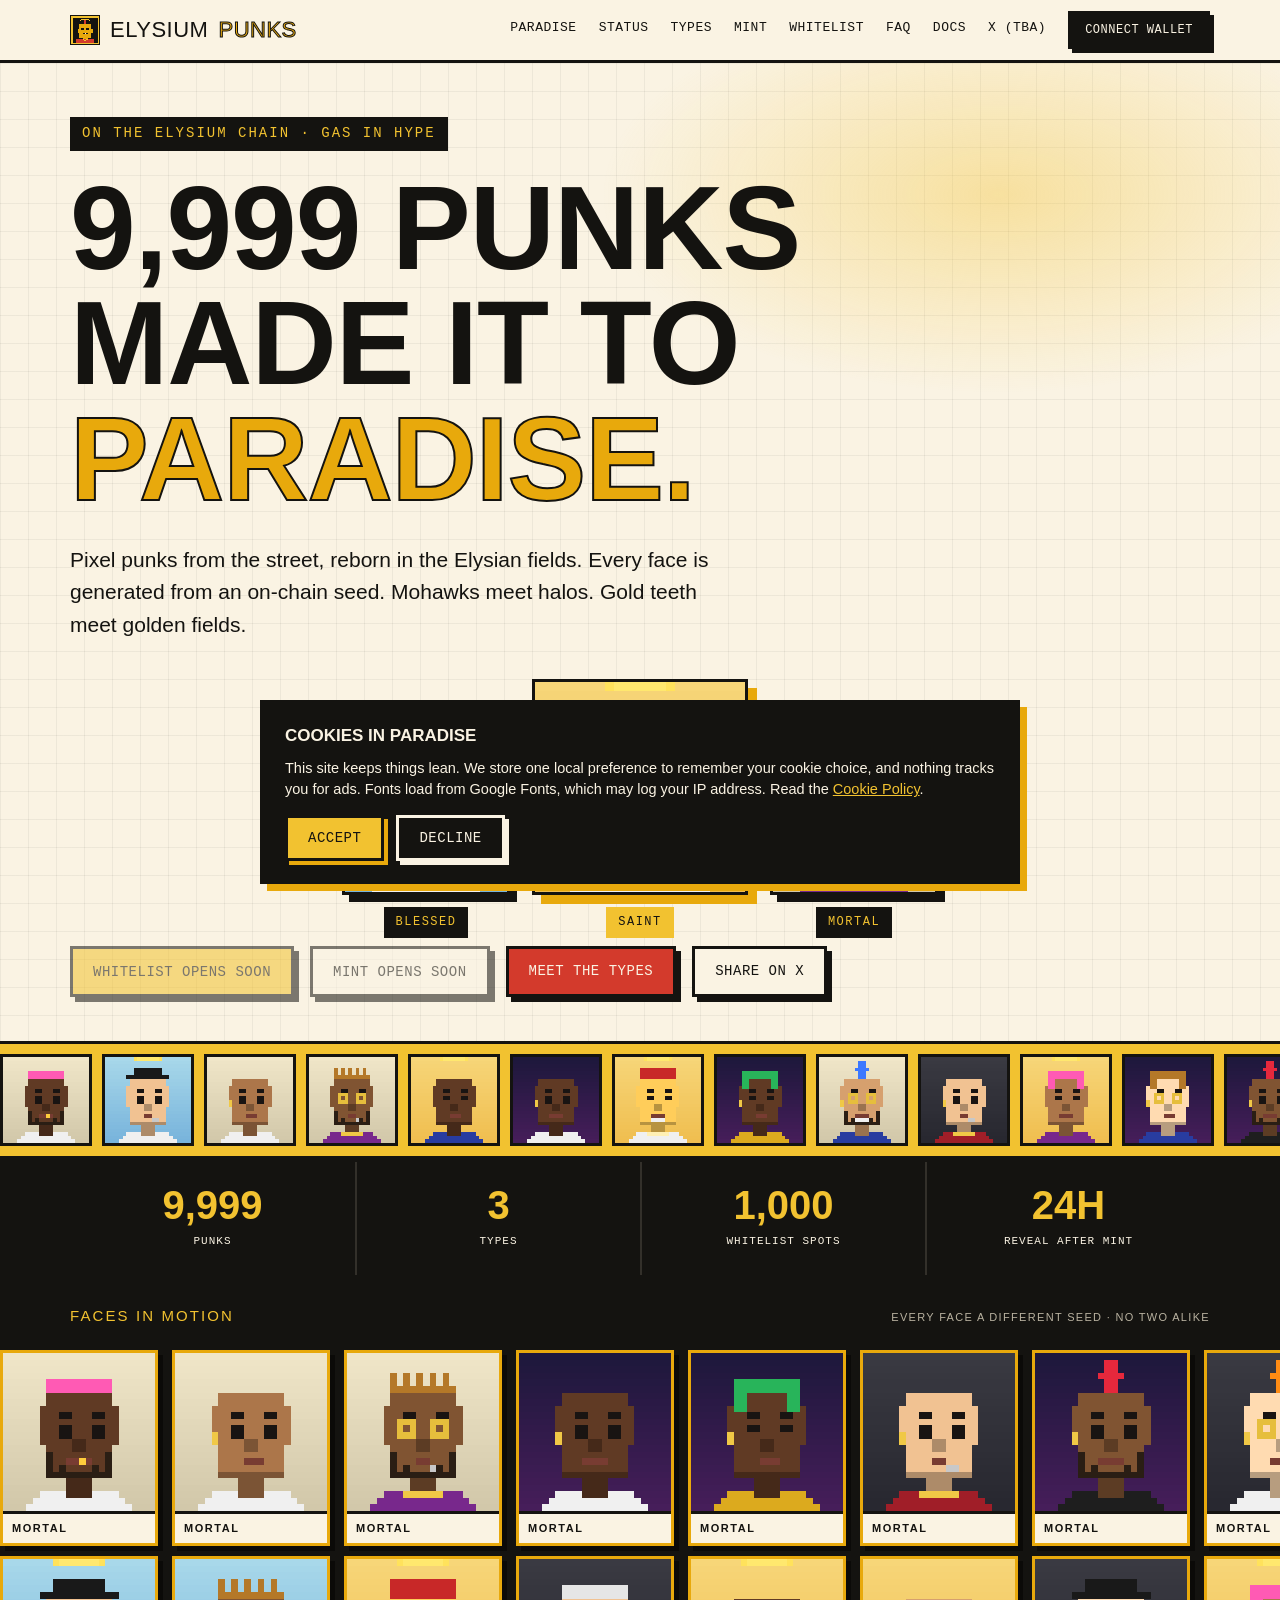
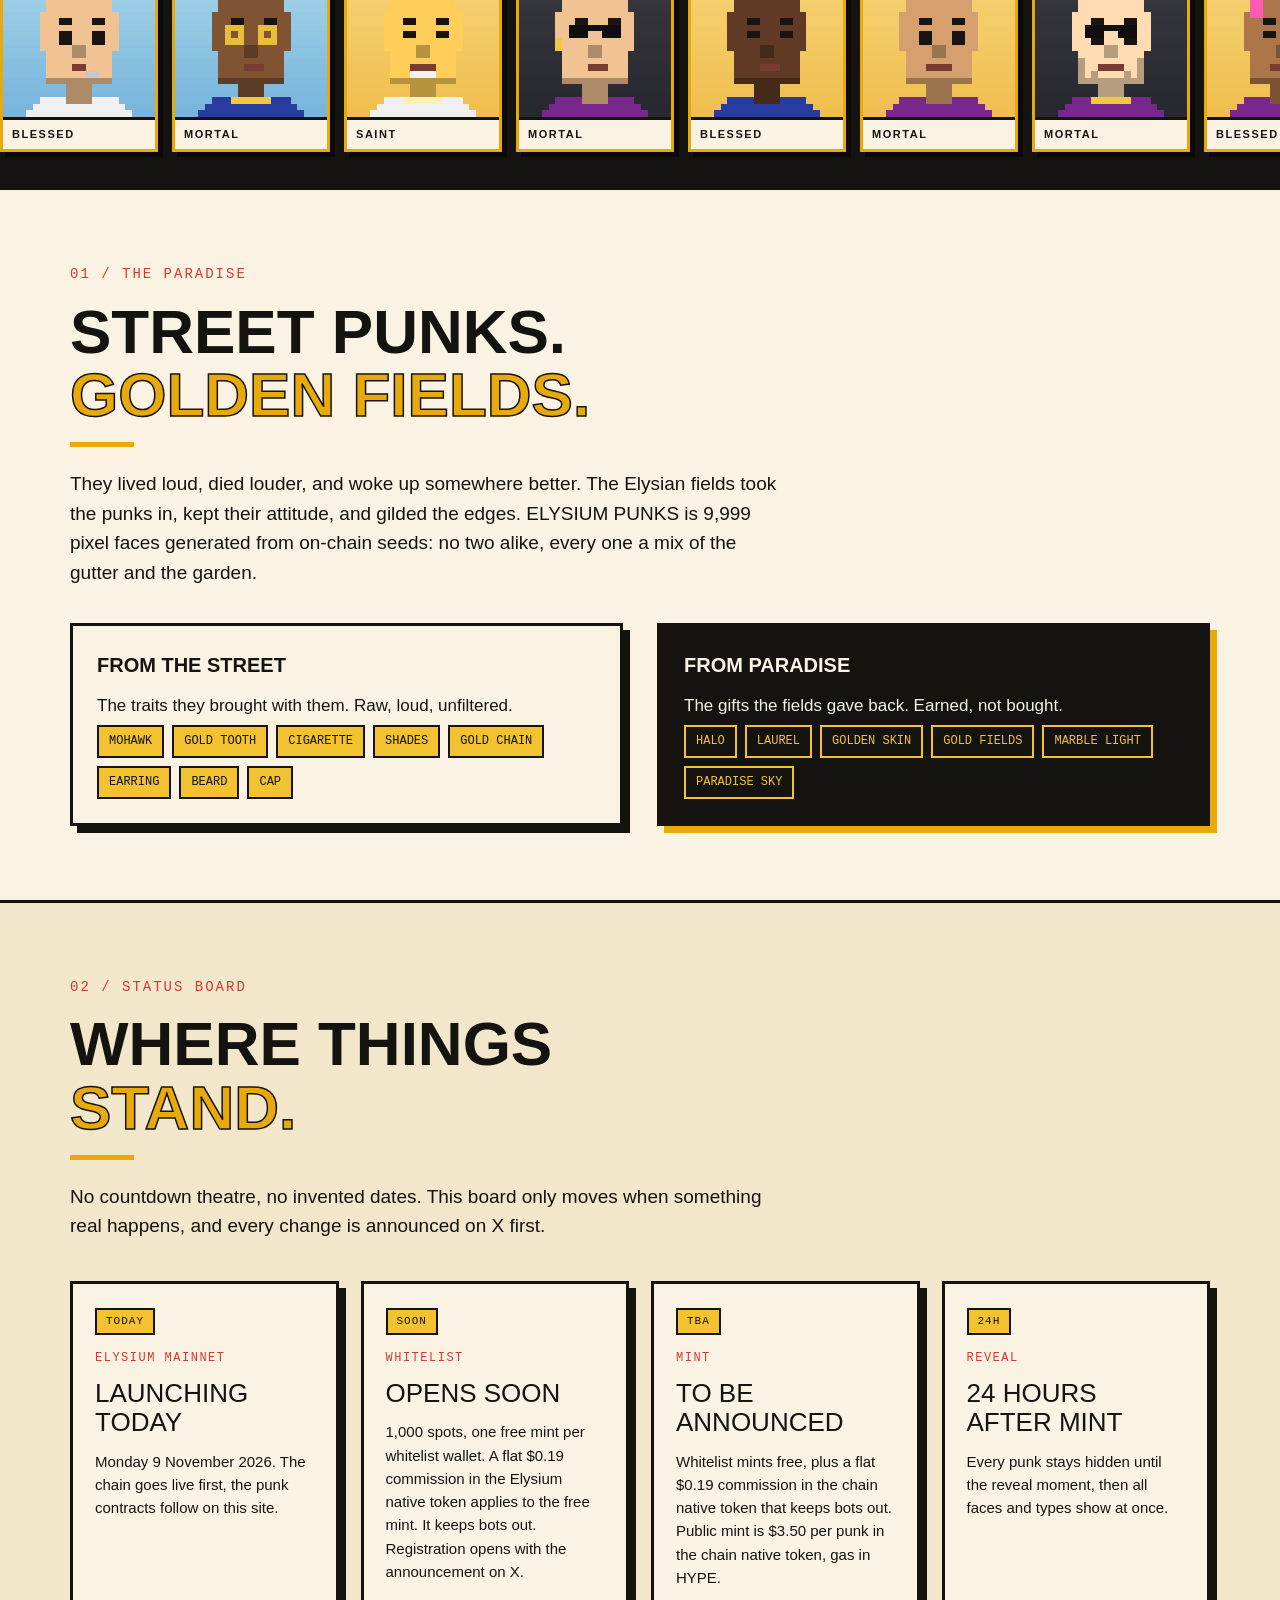
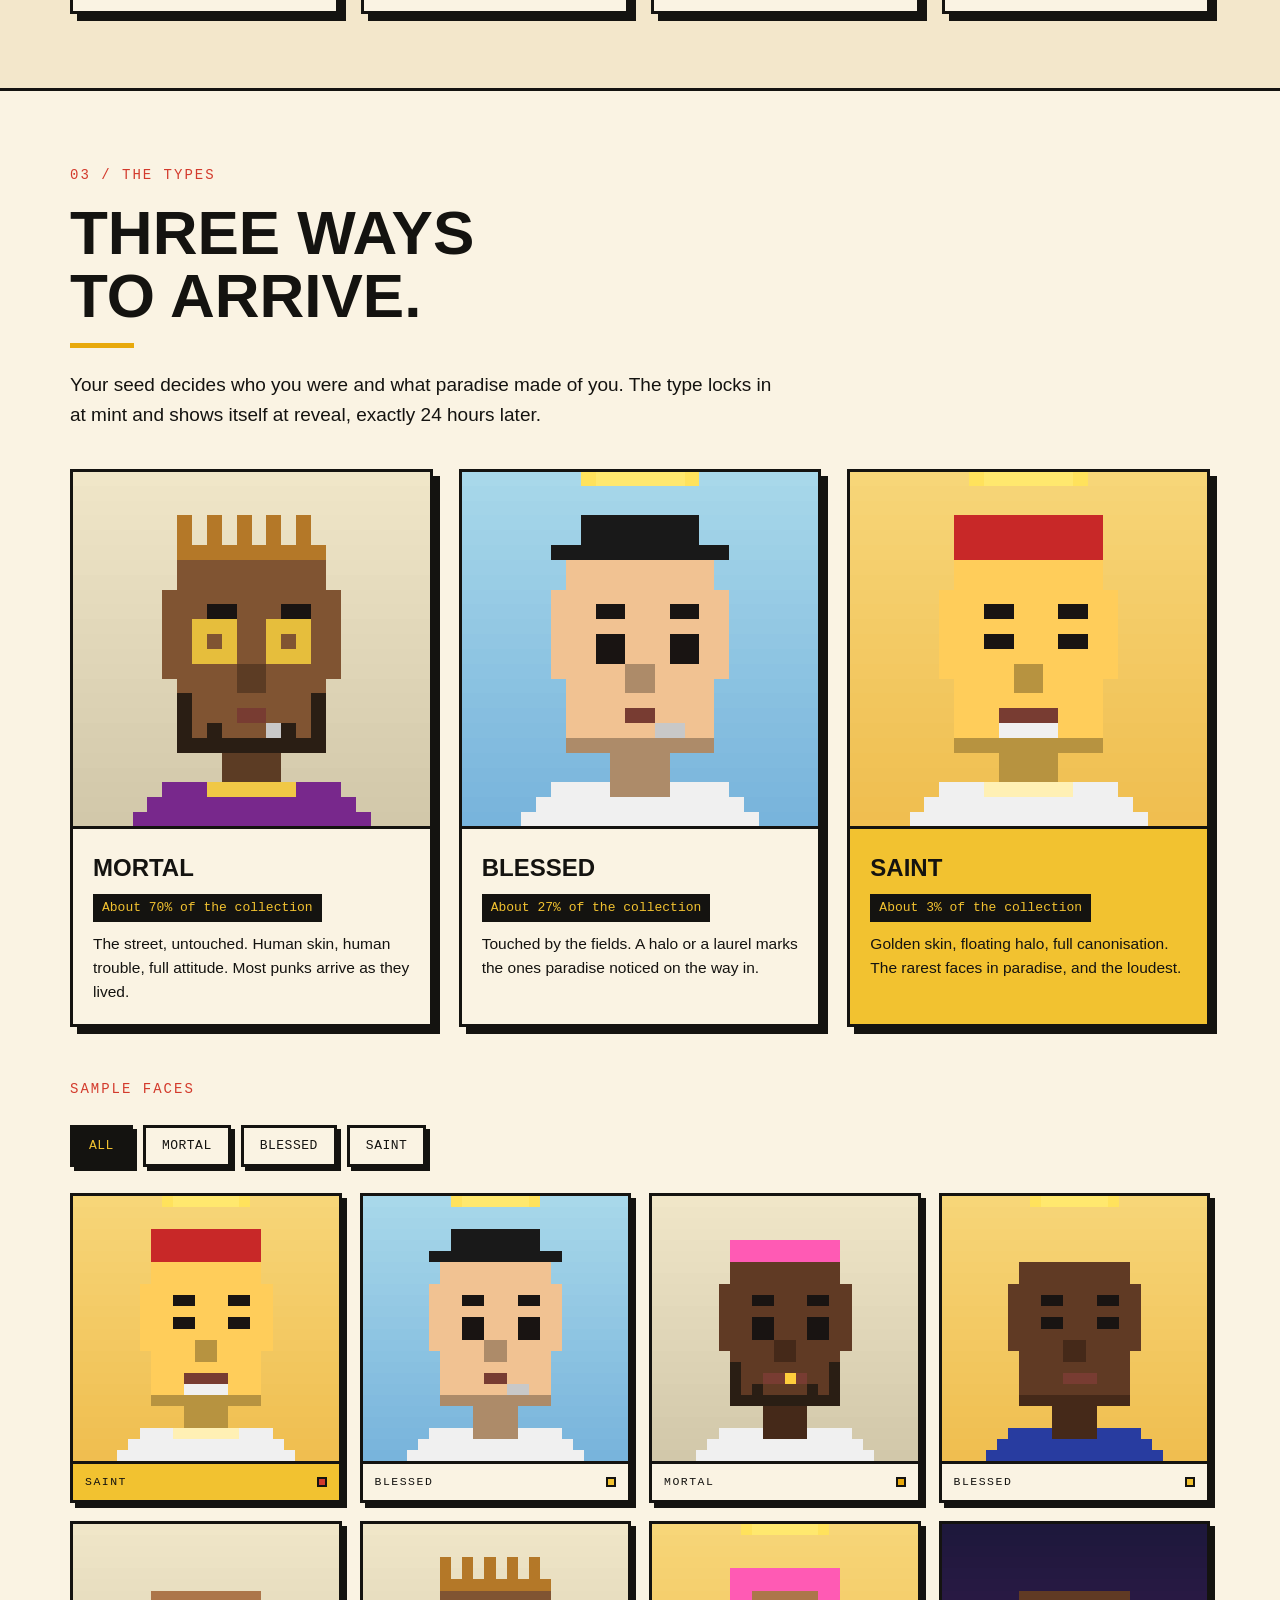
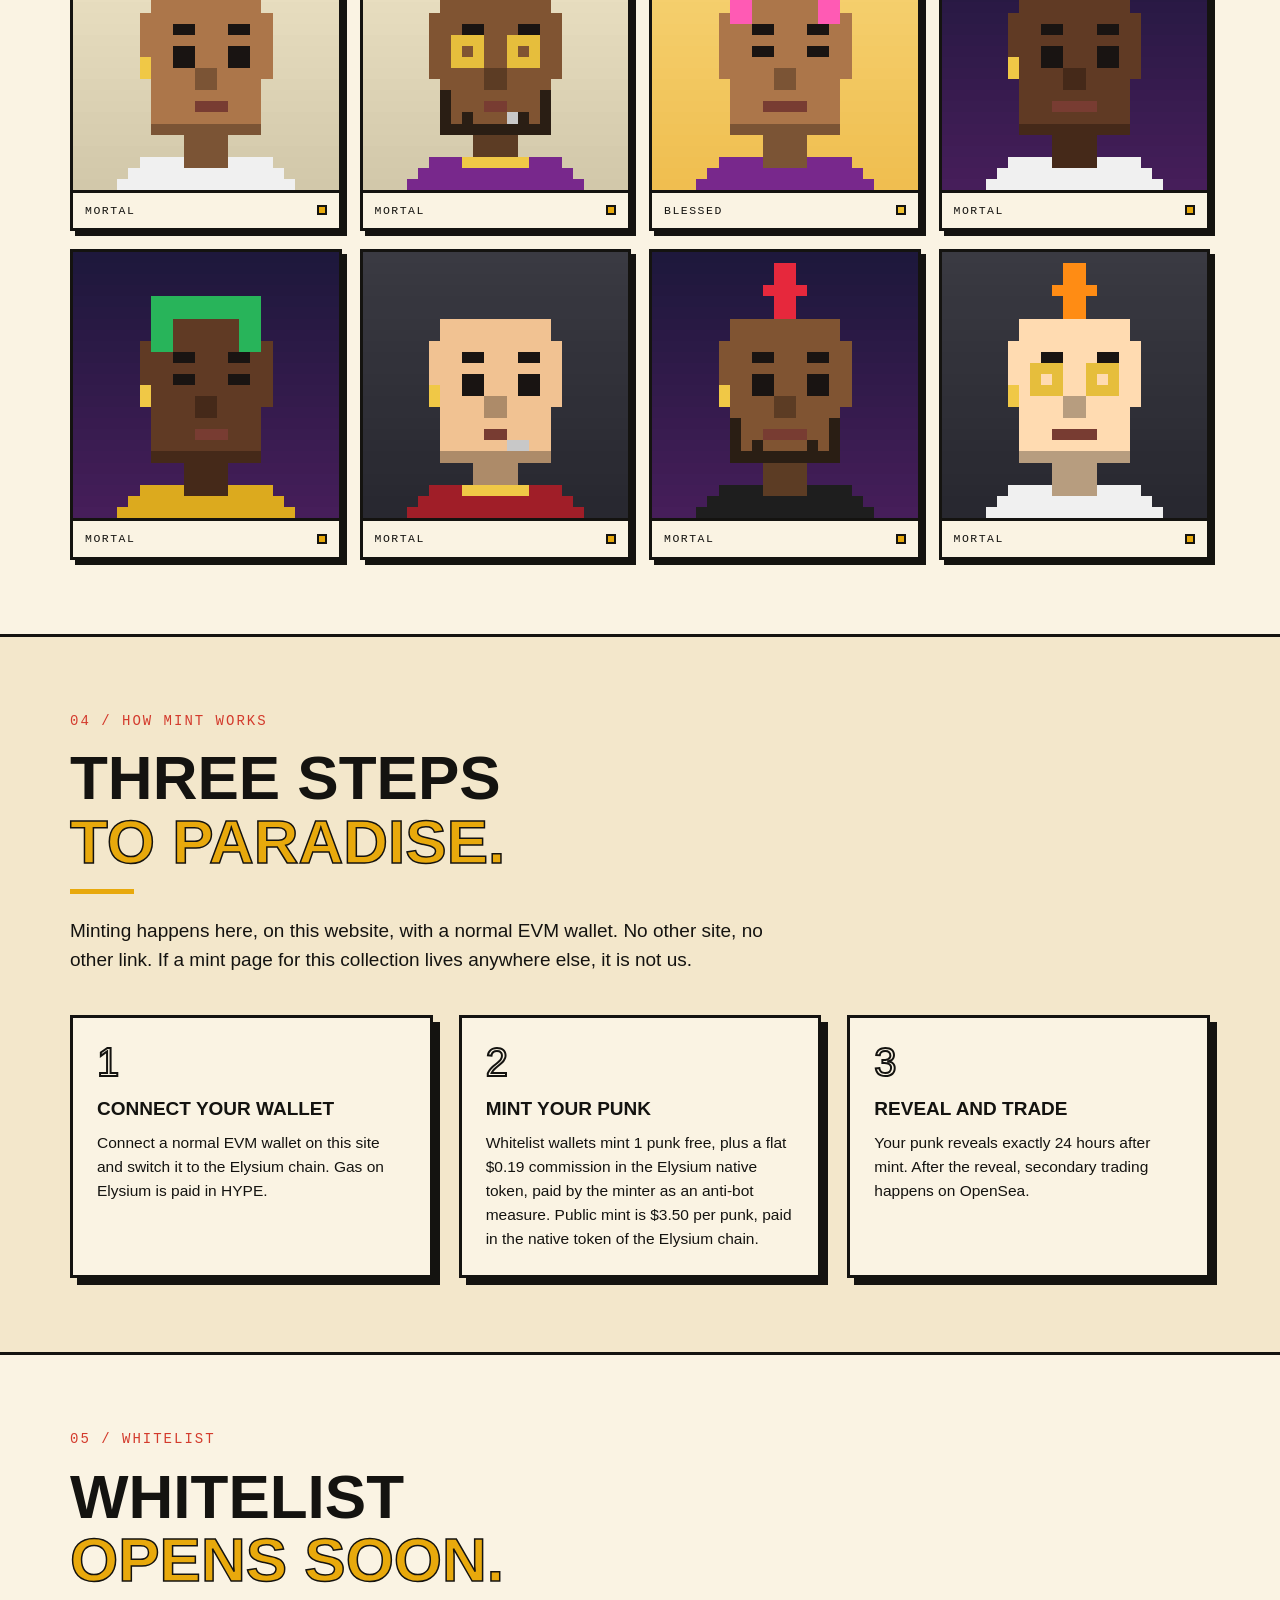
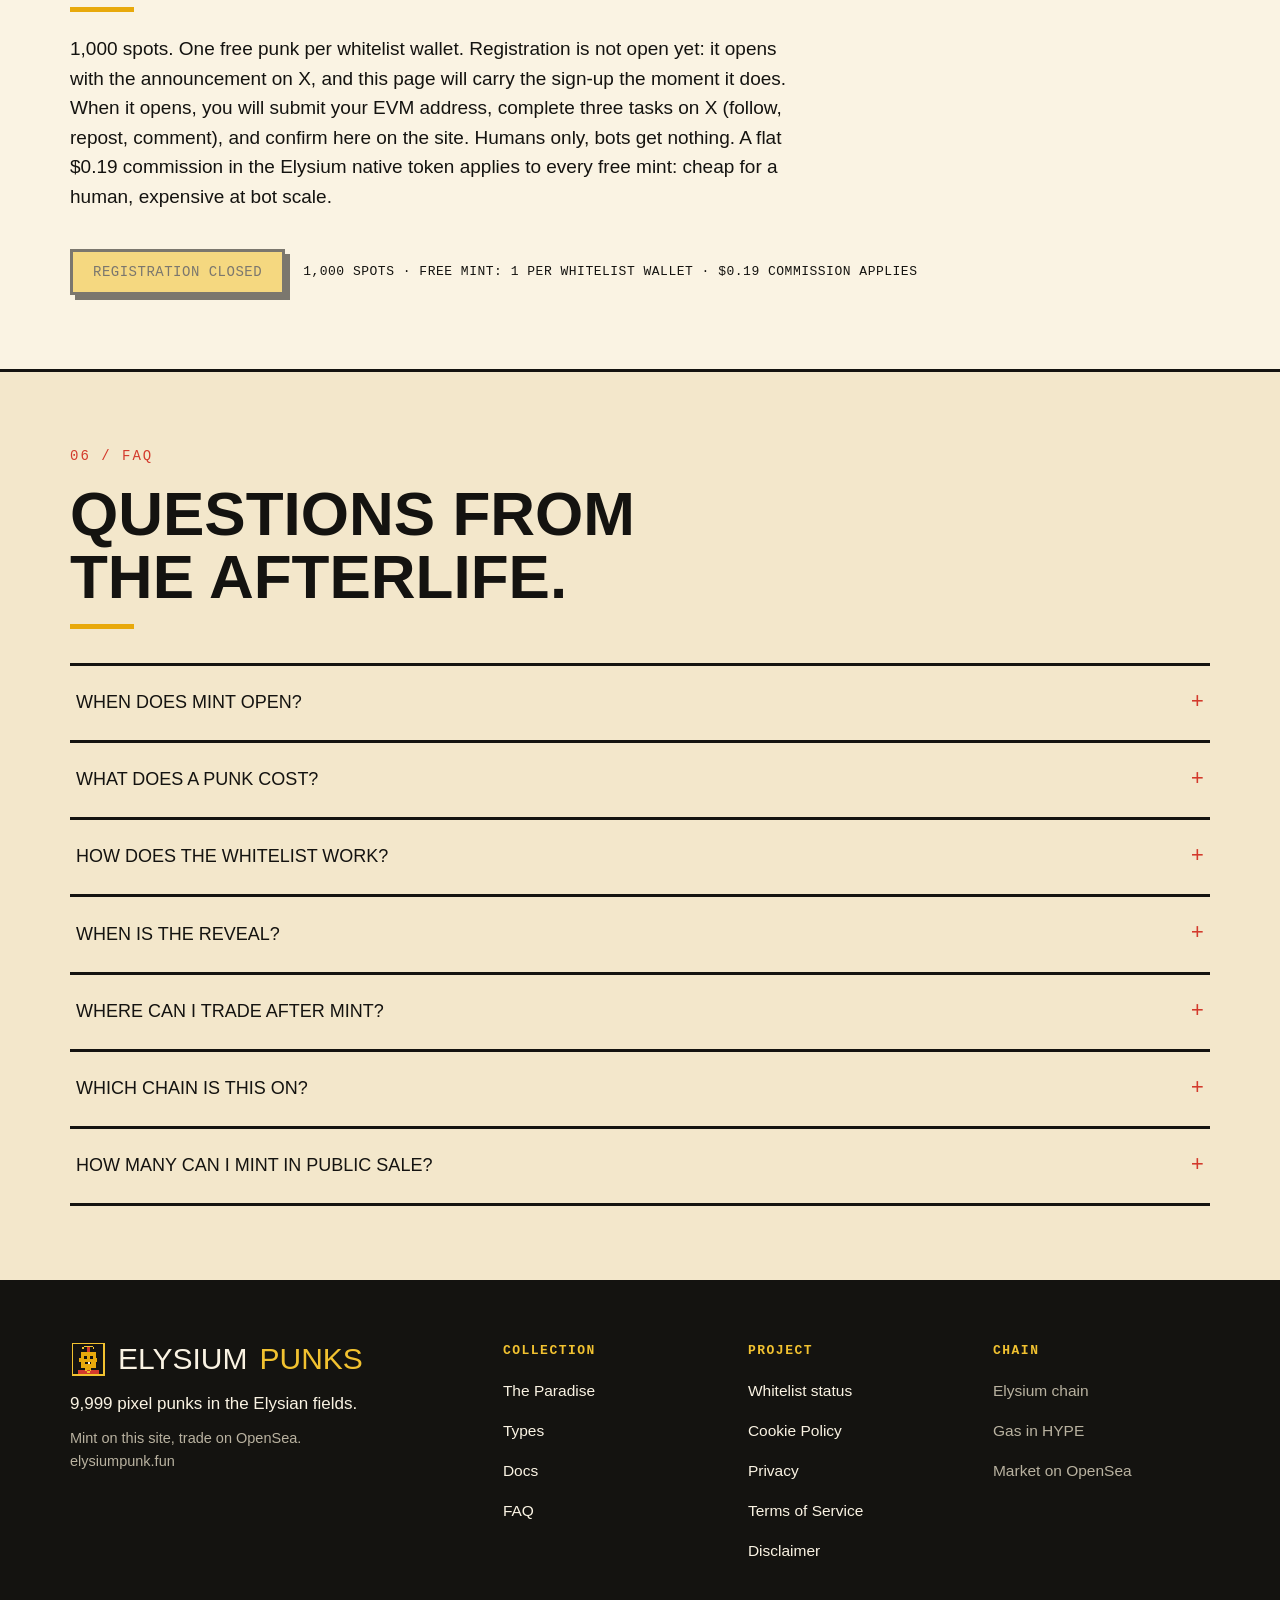
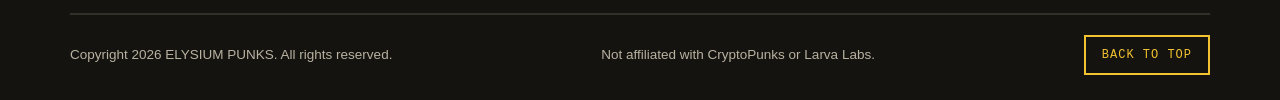
==== index.html @ f562dbe3 "Legal pages (Terms, Disclaimer) in footer; living hero background and swaying faces" ====
<!DOCTYPE html>
<html lang="en">
<head>
<meta charset="UTF-8">
<meta name="viewport" content="width=device-width, initial-scale=1.0">
<meta http-equiv="Content-Security-Policy" content="default-src 'self'; script-src 'self'; style-src 'self' https://fonts.googleapis.com 'unsafe-inline'; font-src 'self' https://fonts.gstatic.com; img-src 'self'; connect-src 'none'; base-uri 'self'; form-action 'self'; object-src 'none'">
<meta name="referrer" content="strict-origin-when-cross-origin">
<title>ELYSIUM PUNKS: 9,999 Punks Made It To Paradise</title>
<meta name="description" content="ELYSIUM PUNKS is a 9,999 piece pixel punk collection on the Elysium chain. Street punks who reached the Elysian fields. Whitelist opens soon, public mint $3.50, reveal in 24 hours.">
<meta property="og:type" content="website">
<meta property="og:site_name" content="ELYSIUM PUNKS">
<meta property="og:title" content="ELYSIUM PUNKS: 9,999 Punks Made It To Paradise">
<meta property="og:description" content="Pixel punks from the street, reborn in the Elysian fields. 9,999 faces on the Elysium chain. Whitelist opens soon, public mint $3.50, reveal in 24 hours.">
<meta property="og:url" content="https://elysiumpunk.fun/">
<meta property="og:image" content="https://elysiumpunk.fun/img/og.png">
<meta name="twitter:card" content="summary_large_image">
<meta name="twitter:title" content="ELYSIUM PUNKS: 9,999 Punks Made It To Paradise">
<meta name="twitter:description" content="Pixel punks from the street, reborn in the Elysian fields. 9,999 faces on the Elysium chain. Whitelist opens soon, public mint $3.50, reveal in 24 hours.">
<meta name="twitter:image" content="https://elysiumpunk.fun/img/og.png">
<link rel="preconnect" href="https://fonts.googleapis.com">
<link rel="preconnect" href="https://fonts.gstatic.com" crossorigin>
<link href="https://fonts.googleapis.com/css2?family=Archivo+Black&family=Silkscreen:wght@400;700&family=Space+Grotesk:wght@400;500;700&display=swap" rel="stylesheet">
<link rel="stylesheet" href="style.css?v=5">
<link rel="icon" type="image/png" sizes="128x128" href="img/logo.png">
<link rel="icon" type="image/svg+xml" href="img/logo.svg">
</head>
<body>

<header>
  <div class="header-in">
    <a class="logo" href="index.html"><img class="logo-mark" src="img/logo.svg" alt="" width="30" height="30">ELYSIUM <em>PUNKS</em></a>
    <nav class="mainnav" aria-label="Main">
      <a href="#paradise">Paradise</a>
      <a href="#status">Status</a>
      <a href="#types">Types</a>
      <a href="#how">Mint</a>
      <a href="#whitelist">Whitelist</a>
      <a href="#faq">FAQ</a>
      <a href="docs.html">Docs</a>
      <a href="https://x.com/" target="_blank" rel="noopener noreferrer">X (TBA)</a>
    </nav>
    <button class="btn small ink head-act" id="connectBtn" type="button">Connect Wallet</button>
  </div>
  <div class="scroll-progress" id="scrollProgress" aria-hidden="true"></div>
</header>

<div class="hero">
  <div class="hero-pixels" aria-hidden="true"><i></i><i></i><i></i><i></i><i></i><i></i><i></i><i></i><i></i><i></i><i></i><i></i></div>
  <div class="wrap">
    <span class="kicker hi" style="--d:0ms">On the Elysium chain · Gas in HYPE</span>
    <h1><span class="h-line hi" style="--d:90ms">9,999 punks</span><span class="h-line hi" style="--d:180ms">made it to</span><span class="h-line hi" style="--d:270ms"><span class="gold">paradise.</span></span></h1>
    <p class="sub hi" style="--d:390ms">Pixel punks from the street, reborn in the Elysian fields. Every face is generated from an on-chain seed. Mohawks meet halos. Gold teeth meet golden fields.</p>
    <div class="hero-trio">
      <figure class="hero-face d1 hi" style="--d:500ms">
        <img src="img/punk-700-blessed.png" alt="Blessed punk sample face">
        <figcaption><span class="tchip">Blessed</span></figcaption>
      </figure>
      <figure class="hero-face center d2 hi" style="--d:580ms">
        <img src="img/punk-970-saint.png" alt="Saint punk sample face">
        <figcaption><span class="tchip">Saint</span></figcaption>
      </figure>
      <figure class="hero-face d3 hi" style="--d:660ms">
        <img src="img/punk-3-mortal.png" alt="Mortal punk sample face">
        <figcaption><span class="tchip">Mortal</span></figcaption>
      </figure>
    </div>
    <div class="hero-cta hi" style="--d:780ms">
      <button class="btn gold" type="button" disabled>Whitelist opens soon</button>
      <button class="btn" id="mintBtn" type="button" disabled>Mint opens soon</button>
      <a class="btn red" href="#types">Meet the types</a>
      <a class="btn" href="https://twitter.com/intent/tweet?text=ELYSIUM%20PUNKS%3A%209%2C999%20pixel%20punks%20made%20it%20to%20paradise.%20Whitelist%20opens%20soon%2C%20mint%20on%20the%20Elysium%20chain.&amp;url=https%3A%2F%2Felysiumpunk.fun" target="_blank" rel="noopener noreferrer">Share on X</a>
    </div>
  </div>
  <div class="marquee" aria-hidden="true">
    <div class="marquee-track" id="marqueeTrack"></div>
  </div>
</div>

<div class="stats">
  <div class="stats-in">
    <div class="stat"><b data-count="9999">9,999</b><span>Punks</span></div>
    <div class="stat"><b>3</b><span>Types</span></div>
    <div class="stat"><b data-count="1000">1,000</b><span>Whitelist spots</span></div>
    <div class="stat"><b>24H</b><span>Reveal after mint</span></div>
  </div>
</div>

<section class="parade" aria-label="Faces in motion">
  <div class="parade-head"><span class="ph-l">Faces in motion</span><span class="ph-r">Every face a different seed · No two alike</span></div>
  <div class="prow"><div class="ptrack"><figure class="ptile"><img src="img/punk-1-mortal.png" alt="" loading="lazy"><figcaption>Mortal</figcaption></figure><figure class="ptile"><img src="img/punk-2-mortal.png" alt="" loading="lazy"><figcaption>Mortal</figcaption></figure><figure class="ptile"><img src="img/punk-3-mortal.png" alt="" loading="lazy"><figcaption>Mortal</figcaption></figure><figure class="ptile"><img src="img/punk-4-mortal.png" alt="" loading="lazy"><figcaption>Mortal</figcaption></figure><figure class="ptile"><img src="img/punk-5-mortal.png" alt="" loading="lazy"><figcaption>Mortal</figcaption></figure><figure class="ptile"><img src="img/punk-6-mortal.png" alt="" loading="lazy"><figcaption>Mortal</figcaption></figure><figure class="ptile"><img src="img/punk-7-mortal.png" alt="" loading="lazy"><figcaption>Mortal</figcaption></figure><figure class="ptile"><img src="img/punk-8-mortal.png" alt="" loading="lazy"><figcaption>Mortal</figcaption></figure><figure class="ptile"><img src="img/punk-11-mortal.png" alt="" loading="lazy"><figcaption>Mortal</figcaption></figure><figure class="ptile"><img src="img/punk-12-mortal.png" alt="" loading="lazy"><figcaption>Mortal</figcaption></figure><figure class="ptile" aria-hidden="true"><img src="img/punk-1-mortal.png" alt="" loading="lazy"><figcaption>Mortal</figcaption></figure><figure class="ptile" aria-hidden="true"><img src="img/punk-2-mortal.png" alt="" loading="lazy"><figcaption>Mortal</figcaption></figure><figure class="ptile" aria-hidden="true"><img src="img/punk-3-mortal.png" alt="" loading="lazy"><figcaption>Mortal</figcaption></figure><figure class="ptile" aria-hidden="true"><img src="img/punk-4-mortal.png" alt="" loading="lazy"><figcaption>Mortal</figcaption></figure><figure class="ptile" aria-hidden="true"><img src="img/punk-5-mortal.png" alt="" loading="lazy"><figcaption>Mortal</figcaption></figure><figure class="ptile" aria-hidden="true"><img src="img/punk-6-mortal.png" alt="" loading="lazy"><figcaption>Mortal</figcaption></figure><figure class="ptile" aria-hidden="true"><img src="img/punk-7-mortal.png" alt="" loading="lazy"><figcaption>Mortal</figcaption></figure><figure class="ptile" aria-hidden="true"><img src="img/punk-8-mortal.png" alt="" loading="lazy"><figcaption>Mortal</figcaption></figure><figure class="ptile" aria-hidden="true"><img src="img/punk-11-mortal.png" alt="" loading="lazy"><figcaption>Mortal</figcaption></figure><figure class="ptile" aria-hidden="true"><img src="img/punk-12-mortal.png" alt="" loading="lazy"><figcaption>Mortal</figcaption></figure></div></div>
  <div class="prow rev"><div class="ptrack"><figure class="ptile"><img src="img/punk-700-blessed.png" alt="" loading="lazy"><figcaption>Blessed</figcaption></figure><figure class="ptile"><img src="img/punk-13-mortal.png" alt="" loading="lazy"><figcaption>Mortal</figcaption></figure><figure class="ptile"><img src="img/punk-970-saint.png" alt="" loading="lazy"><figcaption>Saint</figcaption></figure><figure class="ptile"><img src="img/punk-14-mortal.png" alt="" loading="lazy"><figcaption>Mortal</figcaption></figure><figure class="ptile"><img src="img/punk-701-blessed.png" alt="" loading="lazy"><figcaption>Blessed</figcaption></figure><figure class="ptile"><img src="img/punk-15-mortal.png" alt="" loading="lazy"><figcaption>Mortal</figcaption></figure><figure class="ptile"><img src="img/punk-16-mortal.png" alt="" loading="lazy"><figcaption>Mortal</figcaption></figure><figure class="ptile"><img src="img/punk-702-blessed.png" alt="" loading="lazy"><figcaption>Blessed</figcaption></figure><figure class="ptile"><img src="img/punk-17-mortal.png" alt="" loading="lazy"><figcaption>Mortal</figcaption></figure><figure class="ptile"><img src="img/punk-18-mortal.png" alt="" loading="lazy"><figcaption>Mortal</figcaption></figure><figure class="ptile" aria-hidden="true"><img src="img/punk-700-blessed.png" alt="" loading="lazy"><figcaption>Blessed</figcaption></figure><figure class="ptile" aria-hidden="true"><img src="img/punk-13-mortal.png" alt="" loading="lazy"><figcaption>Mortal</figcaption></figure><figure class="ptile" aria-hidden="true"><img src="img/punk-970-saint.png" alt="" loading="lazy"><figcaption>Saint</figcaption></figure><figure class="ptile" aria-hidden="true"><img src="img/punk-14-mortal.png" alt="" loading="lazy"><figcaption>Mortal</figcaption></figure><figure class="ptile" aria-hidden="true"><img src="img/punk-701-blessed.png" alt="" loading="lazy"><figcaption>Blessed</figcaption></figure><figure class="ptile" aria-hidden="true"><img src="img/punk-15-mortal.png" alt="" loading="lazy"><figcaption>Mortal</figcaption></figure><figure class="ptile" aria-hidden="true"><img src="img/punk-16-mortal.png" alt="" loading="lazy"><figcaption>Mortal</figcaption></figure><figure class="ptile" aria-hidden="true"><img src="img/punk-702-blessed.png" alt="" loading="lazy"><figcaption>Blessed</figcaption></figure><figure class="ptile" aria-hidden="true"><img src="img/punk-17-mortal.png" alt="" loading="lazy"><figcaption>Mortal</figcaption></figure><figure class="ptile" aria-hidden="true"><img src="img/punk-18-mortal.png" alt="" loading="lazy"><figcaption>Mortal</figcaption></figure></div></div>
</section>

<section class="blk" id="paradise">
  <div class="wrap">
    <p class="sec-tag">01 / The Paradise</p>
    <h2>Street punks.<br><span class="gold">Golden fields.</span></h2>
    <p class="lede">They lived loud, died louder, and woke up somewhere better. The Elysian fields took the punks in, kept their attitude, and gilded the edges. ELYSIUM PUNKS is 9,999 pixel faces generated from on-chain seeds: no two alike, every one a mix of the gutter and the garden.</p>
    <div class="cols rv">
      <div class="traitbox">
        <h3>From the street</h3>
        <p>The traits they brought with them. Raw, loud, unfiltered.</p>
        <div class="chips">
          <span class="chip">Mohawk</span>
          <span class="chip">Gold tooth</span>
          <span class="chip">Cigarette</span>
          <span class="chip">Shades</span>
          <span class="chip">Gold chain</span>
          <span class="chip">Earring</span>
          <span class="chip">Beard</span>
          <span class="chip">Cap</span>
        </div>
      </div>
      <div class="traitbox dark">
        <h3>From paradise</h3>
        <p>The gifts the fields gave back. Earned, not bought.</p>
        <div class="chips">
          <span class="chip">Halo</span>
          <span class="chip">Laurel</span>
          <span class="chip">Golden skin</span>
          <span class="chip">Gold fields</span>
          <span class="chip">Marble light</span>
          <span class="chip">Paradise sky</span>
        </div>
      </div>
    </div>
  </div>
</section>

<section class="blk alt" id="status">
  <div class="wrap">
    <p class="sec-tag">02 / Status Board</p>
    <h2>Where things<br><span class="gold">stand.</span></h2>
    <p class="lede">No countdown theatre, no invented dates. This board only moves when something real happens, and every change is announced on X first.</p>
    <div class="statusgrid rv">
      <article class="statuscard">
        <span class="status-pill">Today</span>
        <span class="s-label">Elysium mainnet</span>
        <span class="s-value">Launching today</span>
        <p>Monday 9 November 2026. The chain goes live first, the punk contracts follow on this site.</p>
      </article>
      <article class="statuscard">
        <span class="status-pill">Soon</span>
        <span class="s-label">Whitelist</span>
        <span class="s-value">Opens soon</span>
        <p>1,000 spots, one free mint per whitelist wallet. A flat $0.19 commission in the Elysium native token applies to the free mint. It keeps bots out. Registration opens with the announcement on X.</p>
      </article>
      <article class="statuscard">
        <span class="status-pill">TBA</span>
        <span class="s-label">Mint</span>
        <span class="s-value">To be announced</span>
        <p>Whitelist mints free, plus a flat $0.19 commission in the chain native token that keeps bots out. Public mint is $3.50 per punk in the chain native token, gas in HYPE.</p>
      </article>
      <article class="statuscard">
        <span class="status-pill">24H</span>
        <span class="s-label">Reveal</span>
        <span class="s-value">24 hours after mint</span>
        <p>Every punk stays hidden until the reveal moment, then all faces and types show at once.</p>
      </article>
    </div>
  </div>
</section>

<section class="blk" id="types">
  <div class="wrap">
    <p class="sec-tag">03 / The Types</p>
    <h2>Three ways<br>to arrive.</h2>
    <p class="lede">Your seed decides who you were and what paradise made of you. The type locks in at mint and shows itself at reveal, exactly 24 hours later.</p>
    <div class="typegrid rv">
      <article class="typecard">
        <img src="img/punk-3-mortal.png" alt="Mortal punk sample face">
        <div class="tc-in">
          <h3>Mortal</h3>
          <span class="pct">About 70% of the collection</span>
          <p>The street, untouched. Human skin, human trouble, full attitude. Most punks arrive as they lived.</p>
        </div>
      </article>
      <article class="typecard">
        <img src="img/punk-700-blessed.png" alt="Blessed punk sample face">
        <div class="tc-in">
          <h3>Blessed</h3>
          <span class="pct">About 27% of the collection</span>
          <p>Touched by the fields. A halo or a laurel marks the ones paradise noticed on the way in.</p>
        </div>
      </article>
      <article class="typecard saint">
        <img src="img/punk-970-saint.png" alt="Saint punk sample face">
        <div class="tc-in">
          <h3>Saint</h3>
          <span class="pct">About 3% of the collection</span>
          <p>Golden skin, floating halo, full canonisation. The rarest faces in paradise, and the loudest.</p>
        </div>
      </article>
    </div>

    <p class="sec-tag gal-head">Sample faces</p>
    <div class="gal-filters" role="group" aria-label="Filter sample faces">
      <button class="fchip on" type="button" data-filter="all">All</button>
      <button class="fchip" type="button" data-filter="mortal">Mortal</button>
      <button class="fchip" type="button" data-filter="blessed">Blessed</button>
      <button class="fchip" type="button" data-filter="saint">Saint</button>
    </div>
    <div class="gallery rv">
      <figure class="saint" data-type="saint" tabindex="0" role="button" aria-label="View Saint sample face"><img src="img/punk-970-saint.png" alt="Saint punk sample face" loading="lazy"><figcaption>Saint<span class="g-dot"></span></figcaption></figure>
      <figure class="blessed" data-type="blessed" tabindex="0" role="button" aria-label="View Blessed sample face"><img src="img/punk-700-blessed.png" alt="Blessed punk sample face" loading="lazy"><figcaption>Blessed<span class="g-dot"></span></figcaption></figure>
      <figure data-type="mortal" tabindex="0" role="button" aria-label="View Mortal sample face"><img src="img/punk-1-mortal.png" alt="Mortal punk sample face" loading="lazy"><figcaption>Mortal<span class="g-dot"></span></figcaption></figure>
      <figure class="blessed" data-type="blessed" tabindex="0" role="button" aria-label="View Blessed sample face"><img src="img/punk-701-blessed.png" alt="Blessed punk sample face" loading="lazy"><figcaption>Blessed<span class="g-dot"></span></figcaption></figure>
      <figure data-type="mortal" tabindex="0" role="button" aria-label="View Mortal sample face"><img src="img/punk-2-mortal.png" alt="Mortal punk sample face" loading="lazy"><figcaption>Mortal<span class="g-dot"></span></figcaption></figure>
      <figure data-type="mortal" tabindex="0" role="button" aria-label="View Mortal sample face"><img src="img/punk-3-mortal.png" alt="Mortal punk sample face" loading="lazy"><figcaption>Mortal<span class="g-dot"></span></figcaption></figure>
      <figure class="blessed" data-type="blessed" tabindex="0" role="button" aria-label="View Blessed sample face"><img src="img/punk-702-blessed.png" alt="Blessed punk sample face" loading="lazy"><figcaption>Blessed<span class="g-dot"></span></figcaption></figure>
      <figure data-type="mortal" tabindex="0" role="button" aria-label="View Mortal sample face"><img src="img/punk-4-mortal.png" alt="Mortal punk sample face" loading="lazy"><figcaption>Mortal<span class="g-dot"></span></figcaption></figure>
      <figure data-type="mortal" tabindex="0" role="button" aria-label="View Mortal sample face"><img src="img/punk-5-mortal.png" alt="Mortal punk sample face" loading="lazy"><figcaption>Mortal<span class="g-dot"></span></figcaption></figure>
      <figure data-type="mortal" tabindex="0" role="button" aria-label="View Mortal sample face"><img src="img/punk-6-mortal.png" alt="Mortal punk sample face" loading="lazy"><figcaption>Mortal<span class="g-dot"></span></figcaption></figure>
      <figure data-type="mortal" tabindex="0" role="button" aria-label="View Mortal sample face"><img src="img/punk-7-mortal.png" alt="Mortal punk sample face" loading="lazy"><figcaption>Mortal<span class="g-dot"></span></figcaption></figure>
      <figure data-type="mortal" tabindex="0" role="button" aria-label="View Mortal sample face"><img src="img/punk-8-mortal.png" alt="Mortal punk sample face" loading="lazy"><figcaption>Mortal<span class="g-dot"></span></figcaption></figure>
    </div>
  </div>
</section>

<section class="blk alt" id="how">
  <div class="wrap">
    <p class="sec-tag">04 / How Mint Works</p>
    <h2>Three steps<br><span class="gold">to paradise.</span></h2>
    <p class="lede">Minting happens here, on this website, with a normal EVM wallet. No other site, no other link. If a mint page for this collection lives anywhere else, it is not us.</p>
    <div class="steps rv">
      <div class="step">
        <div class="num">1</div>
        <h3>Connect your wallet</h3>
        <p>Connect a normal EVM wallet on this site and switch it to the Elysium chain. Gas on Elysium is paid in HYPE.</p>
      </div>
      <div class="step">
        <div class="num">2</div>
        <h3>Mint your punk</h3>
        <p>Whitelist wallets mint 1 punk free, plus a flat $0.19 commission in the Elysium native token, paid by the minter as an anti-bot measure. Public mint is $3.50 per punk, paid in the native token of the Elysium chain.</p>
      </div>
      <div class="step">
        <div class="num">3</div>
        <h3>Reveal and trade</h3>
        <p>Your punk reveals exactly 24 hours after mint. After the reveal, secondary trading happens on OpenSea.</p>
      </div>
    </div>
  </div>
</section>

<section class="blk" id="whitelist">
  <div class="wrap">
    <p class="sec-tag">05 / Whitelist</p>
    <h2>Whitelist<br><span class="gold">opens soon.</span></h2>
    <p class="lede">1,000 spots. One free punk per whitelist wallet. Registration is not open yet: it opens with the announcement on X, and this page will carry the sign-up the moment it does. When it opens, you will submit your EVM address, complete three tasks on X (follow, repost, comment), and confirm here on the site. Humans only, bots get nothing. A flat $0.19 commission in the Elysium native token applies to every free mint: cheap for a human, expensive at bot scale.</p>
    <div class="wl-cta rv">
      <button class="btn gold" type="button" disabled>Registration closed</button>
      <span class="wl-note">1,000 spots · Free mint: 1 per whitelist wallet · $0.19 commission applies</span>
    </div>
  </div>
</section>

<section class="blk alt" id="faq">
  <div class="wrap">
    <p class="sec-tag">06 / FAQ</p>
    <h2>Questions from<br>the afterlife.</h2>
    <div class="faq rv">
      <details>
        <summary>When does mint open? <span class="plus">+</span></summary>
        <p class="a">Mint opens after the Elysium mainnet launch. The exact date and time will be announced on X and on this page. The mint button stays in its "opens soon" state until contracts are live.</p>
      </details>
      <details>
        <summary>What does a punk cost? <span class="plus">+</span></summary>
        <p class="a">The punk itself is free for whitelist wallets. A flat $0.19 commission in the Elysium native token applies to the free mint, paid by the minter: cheap for a human, expensive at bot scale. Public mint is $3.50 per punk, paid in the native token of the Elysium chain. Gas on Elysium is paid in HYPE.</p>
      </details>
      <details>
        <summary>How does the whitelist work? <span class="plus">+</span></summary>
        <p class="a">Registration has not opened yet. When it opens, you will submit your EVM address, complete three tasks on X (follow, repost, comment), and confirm here on the site. There are 1,000 spots total, and the opening is announced on X first.</p>
      </details>
      <details>
        <summary>When is the reveal? <span class="plus">+</span></summary>
        <p class="a">Exactly 24 hours after mint. Every punk stays hidden until the reveal moment, then all faces and types show at once.</p>
      </details>
      <details>
        <summary>Where can I trade after mint? <span class="plus">+</span></summary>
        <p class="a">On OpenSea. The collection will be listed there for secondary trading once the reveal lands.</p>
      </details>
      <details>
        <summary>Which chain is this on? <span class="plus">+</span></summary>
        <p class="a">The Elysium chain, the Kinetiq L2 on Hyperliquid. You mint with a normal EVM wallet connected to this site, and gas is paid in HYPE.</p>
      </details>
      <details>
        <summary>How many can I mint in public sale? <span class="plus">+</span></summary>
        <p class="a">To be announced with the mint date. Whitelist is fixed at 1 free mint per wallet.</p>
      </details>
    </div>
  </div>
</section>

<footer>
  <div class="wrap">
    <div class="foot-top">
      <div class="foot-brand">
        <div class="foot-logo"><img class="logo-mark" src="img/logo.svg" alt="" width="34" height="34">ELYSIUM <em>PUNKS</em></div>
        <p class="foot-tag">9,999 pixel punks in the Elysian fields.</p>
        <p class="foot-line">Mint on this site, trade on OpenSea.<br>elysiumpunk.fun</p>
      </div>
      <nav class="foot-cols" aria-label="Footer">
        <div class="foot-col">
          <h5>Collection</h5>
          <a href="#paradise">The Paradise</a>
          <a href="#types">Types</a>
          <a href="docs.html">Docs</a>
          <a href="#faq">FAQ</a>
        </div>
        <div class="foot-col">
          <h5>Project</h5>
          <a href="whitelist.html">Whitelist status</a>
          <a href="cookies.html">Cookie Policy</a>
          <a href="privacy.html">Privacy</a>
          <a href="terms.html">Terms of Service</a>
          <a href="disclaimer.html">Disclaimer</a>
        </div>
        <div class="foot-col">
          <h5>Chain</h5>
          <span>Elysium chain</span>
          <span>Gas in HYPE</span>
          <span>Market on OpenSea</span>
        </div>
      </nav>
    </div>
    <div class="foot-bar">
      <span>Copyright 2026 ELYSIUM PUNKS. All rights reserved.</span>
      <span>Not affiliated with CryptoPunks or Larva Labs.</span>
      <button class="to-top" id="toTop" type="button">Back to top</button>
    </div>
  </div>
</footer>

<div class="lightbox" id="lightbox" hidden role="dialog" aria-modal="true" aria-labelledby="lbType">
  <div class="lb-backdrop" id="lbBackdrop"></div>
  <figure class="lb-card">
    <button class="lb-close" id="lbClose" type="button" aria-label="Close">&times;</button>
    <img id="lbImg" src="" alt="">
    <figcaption>
      <span class="lb-type" id="lbType">Mortal</span>
      <span class="lb-share" id="lbShare">About 70% of the collection</span>
      <p class="lb-desc" id="lbDesc"></p>
      <span class="lb-seed" id="lbSeed">Sample face</span>
    </figcaption>
  </figure>
</div>

<div class="cookiebar" id="cookieBar" role="dialog" aria-label="Cookie consent">
  <h4>Cookies in paradise</h4>
  <p>This site keeps things lean. We store one local preference to remember your cookie choice, and nothing tracks you for ads. Fonts load from Google Fonts, which may log your IP address. Read the <a href="cookies.html">Cookie Policy</a>.</p>
  <div class="cb-btns">
    <button class="btn gold" id="cookieAccept" type="button">Accept</button>
    <button class="btn ghost" id="cookieDecline" type="button">Decline</button>
  </div>
</div>
<script src="app.js?v=3"></script>
</body>
</html>
---- style.css ----
/* ELYSIUM PUNKS - shared styles
   Palette: cream #FAF3E3, ink #141310, paradise gold #E8A90C / #F2C230, red #D33A2C */

:root{
  --cream:#FAF3E3;
  --cream2:#F3E7CB;
  --ink:#141310;
  --gold:#E8A90C;
  --gold2:#F2C230;
  --red:#D33A2C;
  --disp:"Archivo Black","Arial Black",sans-serif;
  --pix:"Silkscreen",monospace;
  --body:"Space Grotesk","Helvetica Neue",Arial,sans-serif;
}
*{margin:0;padding:0;box-sizing:border-box}
html{scroll-behavior:smooth}
body{
  background:var(--cream);
  color:var(--ink);
  font-family:var(--body);
  font-size:17px;
  line-height:1.55;
  overflow-x:hidden;
}
img{image-rendering:pixelated;display:block}
a{color:inherit}
.wrap{max-width:1180px;margin:0 auto;padding:0 20px}

/* ---------- header ---------- */
header{
  position:sticky;top:0;z-index:50;
  background:rgba(250,243,227,.88);
  -webkit-backdrop-filter:blur(10px);backdrop-filter:blur(10px);
  border-bottom:3px solid var(--ink);
}
.scroll-progress{
  position:absolute;left:0;bottom:-3px;height:3px;width:100%;
  background:var(--gold);transform:scaleX(0);transform-origin:left;
}
.header-in{
  max-width:1180px;margin:0 auto;padding:10px 20px;
  display:flex;align-items:center;gap:8px 18px;flex-wrap:wrap;
}
.logo{
  font-family:var(--disp);
  font-size:22px;letter-spacing:.5px;line-height:1;
  text-decoration:none;display:flex;align-items:center;gap:10px;
}
.logo-mark{width:30px;height:30px;flex:none;display:block}
.foot-logo{display:flex;align-items:center;gap:12px}
.foot-logo .logo-mark{width:36px;height:36px}
.logo em{font-style:normal;color:var(--gold);-webkit-text-stroke:1px var(--ink)}
nav.mainnav{display:flex;gap:6px 14px;margin-left:auto;flex-wrap:wrap;align-items:center}
nav.mainnav a{
  font-family:var(--pix);font-size:13px;text-decoration:none;
  text-transform:uppercase;letter-spacing:.5px;padding:4px 4px;
  min-height:40px;display:flex;align-items:center;
  border-bottom:3px solid transparent;
}
nav.mainnav a:hover{border-bottom-color:var(--red)}
.btn{
  display:inline-block;font-family:var(--pix);font-size:14px;
  text-transform:uppercase;letter-spacing:.5px;text-decoration:none;
  padding:12px 20px;border:3px solid var(--ink);cursor:pointer;
  background:var(--cream);color:var(--ink);
  box-shadow:5px 5px 0 var(--ink);
  transition:transform .12s ease, box-shadow .12s ease;
}
.btn:hover{transform:translate(2px,2px);box-shadow:3px 3px 0 var(--ink)}
.btn:active{transform:translate(5px,5px);box-shadow:0 0 0 var(--ink)}
.btn.gold{background:var(--gold2)}
.btn.red{background:var(--red);color:var(--cream)}
.btn.ink{background:var(--ink);color:var(--cream);box-shadow:5px 5px 0 var(--gold)}
.btn.ink:hover{box-shadow:3px 3px 0 var(--gold)}
.btn[disabled]{opacity:.55;cursor:not-allowed;transform:none}
.btn.small{padding:9px 14px;font-size:12px;box-shadow:4px 4px 0 var(--ink)}

/* ---------- hero ---------- */
.hero{
  padding:54px 0 0;border-bottom:3px solid var(--ink);overflow:hidden;position:relative;
  background:
    radial-gradient(640px 320px at 78% 12%,rgba(242,194,48,.38),rgba(242,194,48,0) 62%),
    linear-gradient(rgba(20,19,16,.055) 1px,transparent 1px),
    linear-gradient(90deg,rgba(20,19,16,.055) 1px,transparent 1px);
  background-size:auto,28px 28px,28px 28px;
  animation:heroDrift 18s ease-in-out infinite alternate;
}
@keyframes heroDrift{
  from{background-position:0 0,0 0,0 0}
  to{background-position:140px -50px,84px 42px,42px 84px}
}
.h-line{display:block}
.hero .kicker{
  font-family:var(--pix);font-size:14px;text-transform:uppercase;
  letter-spacing:2px;display:inline-block;background:var(--ink);color:var(--gold2);
  padding:6px 12px;margin-bottom:20px;
}
.hero h1{
  font-family:var(--disp);
  font-size:clamp(44px,10.5vw,118px);
  line-height:.98;letter-spacing:-1px;text-transform:uppercase;
}
.hero h1 .gold{color:var(--gold);-webkit-text-stroke:2px var(--ink)}
.hero h1 .outl{color:var(--cream);-webkit-text-stroke:2.5px var(--ink)}
.hero p.sub{
  max-width:640px;font-size:clamp(17px,2.4vw,21px);margin:26px 0 30px;
}
.hero-cta{display:flex;gap:16px;flex-wrap:wrap;margin-bottom:44px}

/* ---------- marquee ---------- */
.marquee{
  border-top:3px solid var(--ink);border-bottom:3px solid var(--ink);
  background:var(--gold2);overflow:hidden;padding:10px 0;
}
.marquee-track{
  display:flex;gap:10px;width:max-content;will-change:transform;
  animation:scrollx 28s linear infinite;
}
.marquee:hover .marquee-track{animation-play-state:paused}
.marquee-track img{
  width:92px;height:92px;border:3px solid var(--ink);background:var(--cream);
}
@keyframes scrollx{from{transform:translateX(0)}to{transform:translateX(-50%)}}

/* ---------- stat strip ---------- */
.stats{background:var(--ink);color:var(--cream)}
.stats-in{
  max-width:1180px;margin:0 auto;padding:0 20px;
  display:grid;grid-template-columns:repeat(4,1fr);
}
.stat{padding:22px 10px;text-align:center;border-left:2px solid #33302a}
.stat:first-child{border-left:none}
.stat b{
  display:block;font-family:var(--disp);font-size:clamp(22px,4.5vw,40px);
  color:var(--gold2);line-height:1.05;
}
.stat span{font-family:var(--pix);font-size:11px;text-transform:uppercase;letter-spacing:1px}

/* ---------- sections ---------- */
section.blk{padding:74px 0;scroll-margin-top:104px}
section.blk.alt{background:var(--cream2);border-top:3px solid var(--ink);border-bottom:3px solid var(--ink)}
.sec-tag{
  font-family:var(--pix);font-size:14px;letter-spacing:2px;text-transform:uppercase;
  color:var(--red);margin-bottom:14px;
}
h2{
  font-family:var(--disp);text-transform:uppercase;
  font-size:clamp(32px,6.5vw,62px);line-height:1.02;margin-bottom:22px;
}
h2 .gold{color:var(--gold);-webkit-text-stroke:1.5px var(--ink)}
.lede{max-width:720px;font-size:19px}
.cols{display:grid;grid-template-columns:1fr 1fr;gap:34px;margin-top:36px}
.traitbox{
  border:3px solid var(--ink);background:var(--cream);padding:24px;
  box-shadow:7px 7px 0 var(--ink);
}
.traitbox.dark{background:var(--ink);color:var(--cream);box-shadow:7px 7px 0 var(--gold)}
.traitbox h3{font-family:var(--disp);text-transform:uppercase;font-size:20px;margin-bottom:12px}
.chips{display:flex;flex-wrap:wrap;gap:8px;margin-top:6px}
.chip{
  font-family:var(--pix);font-size:12px;padding:5px 10px;
  border:2px solid var(--ink);background:var(--gold2);text-transform:uppercase;
}
.traitbox.dark .chip{border-color:var(--gold2);background:transparent;color:var(--gold2)}

/* ---------- types ---------- */
.typegrid{display:grid;grid-template-columns:repeat(3,1fr);gap:26px;margin-top:40px}
.typecard{
  border:3px solid var(--ink);background:var(--cream);
  box-shadow:7px 7px 0 var(--ink);overflow:hidden;
  transition:transform .15s ease;
}
.typecard:hover{transform:translateY(-6px) rotate(-.5deg)}
.typecard img{width:100%;aspect-ratio:1;object-fit:cover;border-bottom:3px solid var(--ink);cursor:pointer}
.typecard .tc-in{padding:20px}
.typecard h3{font-family:var(--disp);text-transform:uppercase;font-size:24px}
.typecard .pct{
  font-family:var(--pix);font-size:13px;display:inline-block;margin:8px 0 10px;
  background:var(--ink);color:var(--gold2);padding:4px 9px;
}
.typecard.saint{background:var(--gold2)}
.typecard p{font-size:15.5px}

/* ---------- whitelist steps ---------- */
.steps{display:grid;grid-template-columns:repeat(3,1fr);gap:26px;margin-top:40px}
.step{
  border:3px solid var(--ink);background:var(--cream);padding:24px;
  box-shadow:7px 7px 0 var(--ink);position:relative;
}
.step .num{
  font-family:var(--disp);font-size:40px;color:var(--cream);
  -webkit-text-stroke:2px var(--ink);line-height:1;
}
.step h3{font-family:var(--disp);text-transform:uppercase;font-size:19px;margin:12px 0 8px}
.step p{font-size:15.5px}
.wl-cta{margin-top:38px;display:flex;align-items:center;gap:18px;flex-wrap:wrap}
.wl-note{font-family:var(--pix);font-size:13px;text-transform:uppercase;letter-spacing:.5px}

/* ---------- faq ---------- */
.faq{margin-top:34px;border-top:3px solid var(--ink)}
.faq details{border-bottom:3px solid var(--ink);padding:0}
.faq summary{
  font-family:var(--disp);text-transform:uppercase;font-size:18px;
  padding:20px 6px;cursor:pointer;list-style:none;
  display:flex;justify-content:space-between;align-items:center;gap:14px;
}
.faq summary::-webkit-details-marker{display:none}
::selection{background:var(--gold2);color:var(--ink)}
a:focus-visible,button:focus-visible,summary:focus-visible{outline:3px solid var(--red);outline-offset:2px}
.faq summary .plus{font-family:var(--pix);color:var(--red);font-size:22px}
.faq details[open ] summary .plus{transform:rotate(45deg)}
.faq .a{padding:0 6px 22px;max-width:760px}

/* ---------- footer ---------- */
footer{background:var(--ink);color:var(--cream);padding:58px 0 0;margin-top:0}
.foot-top{
  display:grid;grid-template-columns:1.1fr 2fr;gap:44px;
  padding-bottom:42px;
}
.foot-logo{font-family:var(--disp);font-size:30px;text-transform:uppercase;line-height:1.1}
.foot-logo em{font-style:normal;color:var(--gold2)}
.foot-tag{font-size:17px;margin-top:14px;max-width:340px}
.foot-line{color:#b9b2a0;font-size:14.5px;margin-top:10px;line-height:1.6}
.foot-cols{display:grid;grid-template-columns:repeat(3,1fr);gap:28px}
.foot-col h5{
  font-family:var(--pix);font-size:13px;letter-spacing:1.5px;text-transform:uppercase;
  color:var(--gold2);margin-bottom:10px;
}
.foot-col a,.foot-col span{
  display:flex;align-items:center;min-height:40px;
  color:var(--cream);text-decoration:none;font-size:15.5px;padding:2px 0;
}
.foot-col a:hover{color:var(--gold2)}
.foot-col span{color:#b9b2a0}
.foot-bar{
  border-top:2px solid #33302a;padding:20px 0 26px;
  display:flex;gap:12px 22px;flex-wrap:wrap;align-items:center;justify-content:space-between;
  font-size:13.5px;color:#b9b2a0;
}
.to-top{
  font-family:var(--pix);font-size:12px;text-transform:uppercase;letter-spacing:1px;
  background:transparent;color:var(--gold2);border:2px solid var(--gold2);
  padding:10px 16px;cursor:pointer;min-height:40px;
}
.to-top:hover{background:var(--gold2);color:var(--ink)}

/* ---------- whitelist form ---------- */
.formcard{
  border:3px solid var(--ink);background:var(--cream);
  box-shadow:8px 8px 0 var(--ink);padding:30px;max-width:680px;margin-top:36px;
}
.field{margin-bottom:22px}
.field label{
  display:block;font-family:var(--pix);font-size:13px;text-transform:uppercase;
  letter-spacing:.5px;margin-bottom:8px;
}
.field input[type=text]{
  width:100%;font-family:var(--body);font-size:16px;padding:13px 14px;
  border:3px solid var(--ink);background:#fff;color:var(--ink);
}
.field input[type=text]:focus{outline:3px solid var(--gold2);outline-offset:1px}
.field .hint{font-size:13.5px;color:#5c564a;margin-top:6px}
.taskrow{
  display:flex;gap:12px;align-items:flex-start;border:3px solid var(--ink);
  padding:14px;margin-bottom:12px;background:#fff;cursor:pointer;
}
.taskrow input{width:22px;height:22px;margin-top:2px;accent-color:var(--red);flex:none}
.taskrow b{font-family:var(--disp);text-transform:uppercase;font-size:15px;display:block}
.taskrow span{font-size:14.5px}
.taskrow a{color:var(--red);font-weight:700}
.captcha-row{display:flex;gap:12px;align-items:center;flex-wrap:wrap}
.captcha-q{
  font-family:var(--pix);font-size:20px;background:var(--ink);color:var(--gold2);
  padding:10px 16px;letter-spacing:2px;
}
.captcha-row input{width:120px !important}
.hp{position:absolute;left:-9999px;top:-9999px;height:1px;width:1px;overflow:hidden}
.err{
  display:none;border:3px solid var(--red);background:#fbe9e6;color:#7c170d;
  padding:13px 16px;font-size:15px;margin-bottom:20px;font-weight:600;
}
.err.show{display:block}
.success{
  display:none;border:3px solid var(--ink);background:var(--gold2);
  box-shadow:8px 8px 0 var(--ink);padding:30px;max-width:680px;margin-top:36px;
}
.success.show{display:block}
.success h3{font-family:var(--disp);text-transform:uppercase;font-size:26px;margin-bottom:10px}
.codebox{
  font-family:var(--pix);font-size:clamp(18px,4.5vw,26px);letter-spacing:2px;
  background:var(--ink);color:var(--gold2);padding:16px;text-align:center;
  margin:18px 0;word-break:break-all;
}


/* ---------- hero trio ---------- */
.hero-trio{
  display:flex;justify-content:center;align-items:flex-end;gap:clamp(10px,3vw,22px);
  margin:38px 0 8px;position:relative;
}
.hero-trio::before{
  content:"";position:absolute;left:50%;top:46%;width:min(560px,90%);height:70%;
  transform:translate(-50%,-50%);
  background:radial-gradient(closest-side,rgba(242,194,48,.5),rgba(242,194,48,0));
  pointer-events:none;
}
.hero-face{
  position:relative;margin:0;text-align:center;
  animation:floaty 6s ease-in-out infinite;
}
.hero-face.d1{animation-duration:5s;animation-delay:0s}
.hero-face.d2{animation-duration:6s;animation-delay:1.4s}
.hero-face.d3{animation-duration:7s;animation-delay:2.6s}
.hero-face img{
  width:clamp(104px,24vw,168px);height:auto;aspect-ratio:1;object-fit:cover;
  border:3px solid var(--ink);background:var(--cream);
  box-shadow:7px 7px 0 var(--ink);
}
.hero-face.center img{
  width:clamp(128px,30vw,216px);
  border-color:var(--ink);box-shadow:9px 9px 0 var(--gold);
}
.tchip{
  display:inline-block;margin-top:12px;
  font-family:var(--pix);font-size:12px;letter-spacing:1.5px;text-transform:uppercase;
  background:var(--ink);color:var(--gold2);padding:6px 12px;
}
.hero-face.center .tchip{background:var(--gold2);color:var(--ink)}
@keyframes floaty{
  0%,100%{transform:translateY(0) rotate(-1.1deg)}
  50%{transform:translateY(-8px) rotate(1.1deg)}
}

/* ---------- status board ---------- */
.statusgrid{display:grid;grid-template-columns:repeat(4,1fr);gap:22px;margin-top:40px}
.statuscard{
  border:3px solid var(--ink);background:var(--cream);padding:22px;
  box-shadow:7px 7px 0 var(--ink);
}
.statuscard .s-label{
  font-family:var(--pix);font-size:12px;letter-spacing:1.5px;text-transform:uppercase;
  color:var(--red);display:block;margin-bottom:12px;
}
.statuscard .s-value{
  font-family:var(--disp);text-transform:uppercase;
  font-size:clamp(20px,2.4vw,26px);line-height:1.12;display:block;
}
.statuscard p{font-size:15px;margin-top:12px}
.status-pill{
  display:inline-block;font-family:var(--pix);font-size:11px;letter-spacing:1px;
  text-transform:uppercase;background:var(--gold2);border:2px solid var(--ink);
  padding:3px 9px;margin-bottom:14px;
}

/* ---------- gallery ---------- */
.gal-head{margin-top:52px}
.gallery{
  display:grid;grid-template-columns:repeat(4,1fr);gap:18px;margin-top:26px;
}
.gallery figure{
  margin:0;border:3px solid var(--ink);background:var(--cream);overflow:hidden;
  box-shadow:5px 5px 0 var(--ink);
  transition:transform .15s ease, box-shadow .15s ease;
}
.gallery figure:hover{transform:translateY(-5px);box-shadow:7px 9px 0 var(--ink)}
.gallery img{width:100%;aspect-ratio:1;object-fit:cover}
.gallery figcaption{
  font-family:var(--pix);font-size:11.5px;letter-spacing:1.5px;text-transform:uppercase;
  padding:9px 12px;border-top:3px solid var(--ink);
  display:flex;justify-content:space-between;align-items:center;gap:8px;
}
.gallery figcaption .g-dot{width:10px;height:10px;background:var(--gold);border:2px solid var(--ink);flex:none}
.gallery figure.blessed figcaption .g-dot{background:var(--gold2)}
.gallery figure.saint{background:var(--gold2)}
.gallery figure.saint figcaption .g-dot{background:var(--red)}

/* ---------- reveal on scroll ---------- */
html.anim .rv{opacity:0;transform:translateY(18px);transition:opacity .6s cubic-bezier(.22,.61,.21,1),transform .6s cubic-bezier(.22,.61,.21,1)}
html.anim .rv.vis{opacity:1;transform:none}

/* ---------- responsive ---------- */
@media (max-width:1024px){
  .statusgrid{grid-template-columns:repeat(2,1fr)}
}
@media (max-width:860px){
  .header-in{
    padding:10px 16px;gap:6px 12px;
    display:grid;grid-template-columns:1fr auto;
    grid-template-areas:"logo act" "nav nav";align-items:center;
  }
  .logo{grid-area:logo;font-size:19px}
  .logo-mark{width:26px;height:26px}
  .head-act{grid-area:act}
  nav.mainnav{
    grid-area:nav;width:100%;margin-left:0;
    flex-wrap:nowrap;overflow-x:auto;gap:4px 8px;
    scrollbar-width:none;-webkit-overflow-scrolling:touch;
  }
  nav.mainnav::-webkit-scrollbar{display:none}
  nav.mainnav a{white-space:nowrap;padding:4px 8px}
  .btn.small{padding:8px 11px}
  section.blk{padding:56px 0;scroll-margin-top:138px}
  .cols,.typegrid,.steps{grid-template-columns:1fr}
  .stats-in{grid-template-columns:repeat(2,1fr)}
  .stat{border-top:2px solid #33302a}
  .stat:nth-child(-n+2){border-top:none}
  .stat:nth-child(odd){border-left:none}
  .hero{padding-top:38px}
  .gallery{grid-template-columns:repeat(3,1fr);gap:12px}
  .foot-top{grid-template-columns:1fr;gap:34px;padding-bottom:34px}
  .foot-cols{grid-template-columns:1fr;gap:24px}
  .foot-bar{justify-content:flex-start}
  .formcard,.success{padding:22px}
}
@media (max-width:560px){
  .statusgrid{grid-template-columns:1fr}
}

/* ---------- reduced motion ---------- */
@media (prefers-reduced-motion: reduce){
  html{scroll-behavior:auto}
  .rv{opacity:1;transform:none;transition:none}
  .hero-face{animation:none}
  .marquee-track{animation:none}
  .ptrack{animation:none}
  .hero-pixels i{animation:none}
  .hero-face{animation:none}
  .gallery figure,.typecard,.btn{transition:none}
}

/* ---------- cookie bar ---------- */
.cookiebar{
  position:fixed;left:16px;right:16px;bottom:16px;z-index:90;
  max-width:760px;margin:0 auto;background:var(--ink);color:var(--cream);
  border:3px solid var(--ink);box-shadow:7px 7px 0 var(--gold);
  padding:20px 22px;display:none;
}
.cookiebar.show{display:block}
.cookiebar h4{font-family:var(--disp);text-transform:uppercase;font-size:17px;margin-bottom:8px}
.cookiebar p{font-size:14.5px;line-height:1.5}
.cookiebar p a{color:var(--gold2)}
.cookiebar .cb-btns{display:flex;gap:12px;margin-top:14px;flex-wrap:wrap}
.cookiebar .btn{box-shadow:4px 4px 0 var(--gold)}
.cookiebar .btn.ghost{background:transparent;color:var(--cream);border-color:var(--cream);box-shadow:4px 4px 0 var(--cream)}
@media (max-width:860px){.cookiebar{left:10px;right:10px;bottom:10px;padding:16px 18px}}

/* ---------- doc pages (shared) ---------- */
.doctable{width:100%;border:3px solid var(--ink);border-collapse:collapse;margin-top:26px;background:var(--cream)}
.doctable th,.doctable td{border:2px solid var(--ink);padding:12px 14px;text-align:left;font-size:15.5px;vertical-align:top}
.doctable th{font-family:var(--pix);text-transform:uppercase;font-size:13px;background:var(--ink);color:var(--gold2)}
.docsec{margin-top:44px}
.docsec p{max-width:760px;margin-top:12px}
.docsec ul{max-width:760px;margin:12px 0 0 20px}
.docsec li{margin-bottom:7px}

/* ---------- print ---------- */
@media print{
  .rv{opacity:1 !important;transform:none !important}
  .cookiebar{display:none !important}
}

/* ---------- hero entrance (JS-gated: content is visible without JS) ---------- */
html.anim .hi{opacity:0;transform:translateY(24px)}
html.anim .hi.in{
  opacity:1;transform:none;
  transition:opacity .65s cubic-bezier(.22,.61,.21,1),transform .65s cubic-bezier(.22,.61,.21,1);
  transition-delay:var(--d,0s);
}

/* ---------- section heading underline sweep ---------- */
section.blk h2::after{
  content:"";display:block;width:64px;height:5px;background:var(--gold);
  margin-top:16px;transform-origin:left center;
}
html.anim section.blk h2::after{transform:scaleX(0)}
html.anim section.blk h2.vis::after{
  transform:scaleX(1);
  transition:transform .7s cubic-bezier(.22,.61,.21,1) .15s;
}

/* ---------- stat strip entrance ---------- */
html.anim .stat{opacity:0;transform:translateY(10px)}
html.anim .stat.vis{
  opacity:1;transform:none;
  transition:opacity .55s cubic-bezier(.22,.61,.21,1),transform .55s cubic-bezier(.22,.61,.21,1);
}

/* ---------- button sheen + card motion ---------- */
.btn{position:relative;overflow:hidden}
.statuscard,.step{transition:transform .25s cubic-bezier(.22,.61,.21,1)}
.typecard:active,.statuscard:active,.step:active{transform:translateY(2px) scale(.99)}
.gallery figure{position:relative;cursor:pointer;transition:opacity .25s ease,transform .25s ease,box-shadow .25s ease}
.gallery figure.tile-out{opacity:0;transform:scale(.92)}
.gallery figure:active{transform:translateY(1px) scale(.99)}
@media (hover:hover) and (pointer:fine){
  .btn::after{
    content:"";position:absolute;top:0;left:-90%;width:45%;height:100%;
    background:linear-gradient(100deg,rgba(255,255,255,0),rgba(255,255,255,.5),rgba(255,255,255,0));
    transform:skewX(-18deg);transition:left .55s cubic-bezier(.22,.61,.21,1);
    pointer-events:none;
  }
  .btn:hover::after{left:140%}
  .btn[disabled]::after{display:none}
  .statuscard:hover,.step:hover{transform:translateY(-5px)}
  .gallery figure::after{
    content:"";position:absolute;top:0;left:-90%;width:45%;height:100%;z-index:1;
    background:linear-gradient(100deg,rgba(255,255,255,0),rgba(255,255,255,.35),rgba(255,255,255,0));
    transform:skewX(-18deg);transition:left .55s cubic-bezier(.22,.61,.21,1);
    pointer-events:none;
  }
  .gallery figure:hover::after{left:140%}
}

/* ---------- gallery filter chips ---------- */
.gal-filters{display:flex;gap:10px;flex-wrap:wrap;margin-top:24px}
.fchip{
  font-family:var(--pix);font-size:13px;text-transform:uppercase;letter-spacing:.5px;
  padding:10px 16px;min-height:42px;border:3px solid var(--ink);
  background:var(--cream);color:var(--ink);cursor:pointer;
  box-shadow:4px 4px 0 var(--ink);
  transition:transform .12s ease,box-shadow .12s ease,background .15s ease,color .15s ease;
}
.fchip:hover{transform:translate(2px,2px);box-shadow:3px 3px 0 var(--ink)}
.fchip:active{transform:translate(4px,4px);box-shadow:0 0 0 var(--ink)}
.fchip.on{background:var(--ink);color:var(--gold2)}

/* ---------- lightbox ---------- */
.lightbox{
  position:fixed;inset:0;z-index:200;padding:18px;
  display:flex;align-items:center;justify-content:center;
}
.lightbox[hidden]{display:none}
.lb-backdrop{
  position:absolute;inset:0;background:rgba(20,19,16,.74);
  -webkit-backdrop-filter:blur(4px);backdrop-filter:blur(4px);
}
.lb-card{
  position:relative;margin:0;width:min(92vw,400px);
  background:var(--cream);border:3px solid var(--ink);
  box-shadow:9px 9px 0 var(--gold);
}
html.anim .lb-card{animation:lbIn .35s cubic-bezier(.22,.61,.21,1)}
@keyframes lbIn{from{opacity:0;transform:translateY(14px) scale(.95)}to{opacity:1;transform:none}}
.lb-card img{width:100%;aspect-ratio:1;object-fit:cover;border-bottom:3px solid var(--ink)}
.lb-card figcaption{padding:18px 20px 20px}
.lb-type{font-family:var(--disp);text-transform:uppercase;font-size:24px;display:block;line-height:1.1}
.lb-share{
  display:inline-block;font-family:var(--pix);font-size:12.5px;margin:9px 0 10px;
  background:var(--ink);color:var(--gold2);padding:4px 9px;
}
.lb-desc{font-size:15.5px}
.lb-seed{
  display:inline-block;margin-top:12px;font-family:var(--pix);font-size:11px;
  letter-spacing:1.5px;text-transform:uppercase;color:var(--red);
}
.lb-seed:empty{display:none}
.lb-close{
  position:absolute;top:10px;right:10px;width:42px;height:42px;z-index:2;
  font-family:var(--pix);font-size:22px;line-height:1;cursor:pointer;
  background:var(--cream);color:var(--ink);border:3px solid var(--ink);
  box-shadow:4px 4px 0 var(--ink);
}
.lb-close:active{transform:translate(2px,2px);box-shadow:2px 2px 0 var(--ink)}

/* ---------- reduced motion: new animation layers ---------- */
@media (prefers-reduced-motion: reduce){
  .hero{animation:none}
  html.anim .hi{opacity:1;transform:none;transition:none}
  html.anim .stat{opacity:1;transform:none;transition:none}
  html.anim section.blk h2::after{transform:none;transition:none}
  html.anim .lb-card{animation:none}
  .fchip,.statuscard,.step,.gallery figure{transition:none}
}

/* Faces in motion: dual-direction parade band */
.parade{background:var(--ink);border-block:3px solid var(--ink);padding:26px 0 30px;overflow:hidden}
.parade-head{display:flex;justify-content:space-between;align-items:baseline;gap:16px;padding:0 20px 18px;max-width:1180px;margin:0 auto}
.ph-l{font-family:var(--f-disp);font-size:15px;letter-spacing:.14em;text-transform:uppercase;color:var(--gold2)}
.ph-r{font-family:var(--f-mono);font-size:11px;letter-spacing:.12em;text-transform:uppercase;color:#B9B2A0}
.prow{overflow:hidden;padding:5px 0}
.ptrack{display:flex;gap:14px;width:max-content;will-change:transform;animation:scrollx 30s linear infinite}
.prow.rev .ptrack{animation-direction:reverse;animation-duration:38s}
.parade:hover .ptrack{animation-play-state:paused}
.ptile{margin:0;width:158px;flex:none;background:var(--cream);border:3px solid var(--gold);box-shadow:5px 5px 0 rgba(0,0,0,.45)}
.ptile img{display:block;width:100%;height:158px;object-fit:cover;image-rendering:pixelated}
.ptile figcaption{font-family:var(--f-mono);font-size:11px;font-weight:700;letter-spacing:.14em;text-transform:uppercase;color:var(--ink);padding:6px 9px;border-top:3px solid var(--ink)}
@media (max-width:560px){.ptile{width:124px}.ptile img{height:124px}.ph-r{display:none}}

/* Hero floating pixels: gold dust rising through the hero */
.hero-pixels{position:absolute;inset:0;overflow:hidden;pointer-events:none;z-index:0}
.hero .wrap,.hero .marquee{position:relative;z-index:1}
.hero-pixels i{position:absolute;bottom:-14px;display:block;background:var(--gold);opacity:0;animation:pixelRise linear infinite}
.hero-pixels i:nth-child(3n){background:var(--ink)}
.hero-pixels i:nth-child(4n){background:var(--red)}
.hero-pixels i:nth-child(1){left:6%;width:8px;height:8px;animation-duration:11s;animation-delay:0s}
.hero-pixels i:nth-child(2){left:14%;width:6px;height:6px;animation-duration:14s;animation-delay:2.2s}
.hero-pixels i:nth-child(3){left:23%;width:9px;height:9px;animation-duration:12s;animation-delay:4.5s}
.hero-pixels i:nth-child(4){left:34%;width:6px;height:6px;animation-duration:15s;animation-delay:1.1s}
.hero-pixels i:nth-child(5){left:45%;width:8px;height:8px;animation-duration:10.5s;animation-delay:5.6s}
.hero-pixels i:nth-child(6){left:54%;width:7px;height:7px;animation-duration:13.5s;animation-delay:3.3s}
.hero-pixels i:nth-child(7){left:63%;width:9px;height:9px;animation-duration:11.5s;animation-delay:6.4s}
.hero-pixels i:nth-child(8){left:71%;width:6px;height:6px;animation-duration:14.5s;animation-delay:.7s}
.hero-pixels i:nth-child(9){left:79%;width:8px;height:8px;animation-duration:12.5s;animation-delay:2.9s}
.hero-pixels i:nth-child(10){left:86%;width:7px;height:7px;animation-duration:10s;animation-delay:4.1s}
.hero-pixels i:nth-child(11){left:92%;width:6px;height:6px;animation-duration:15.5s;animation-delay:5.2s}
.hero-pixels i:nth-child(12){left:40%;width:6px;height:6px;animation-duration:13s;animation-delay:7s}
@keyframes pixelRise{
  0%{transform:translate(0,0);opacity:0}
  10%{opacity:.5}
  50%{transform:translate(14px,-330px)}
  88%{opacity:.45}
  100%{transform:translate(-8px,-640px);opacity:0}
}
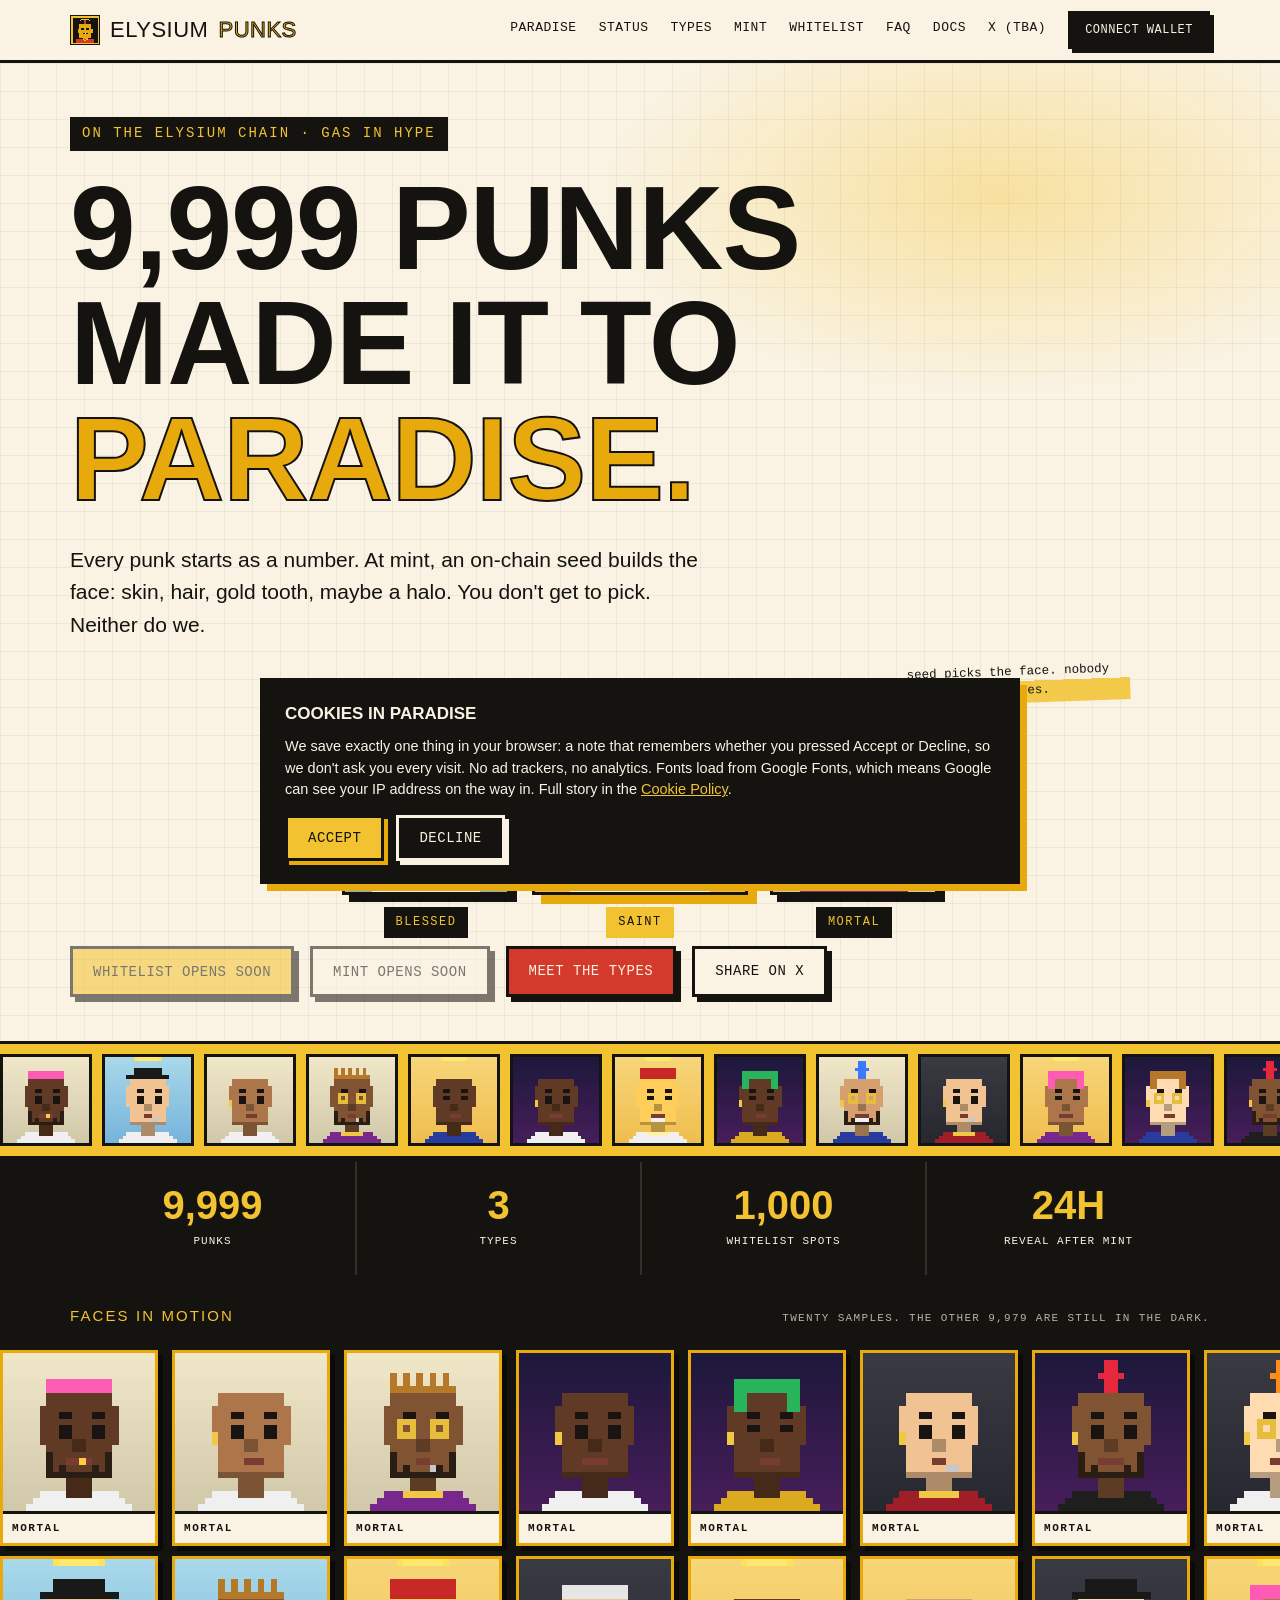
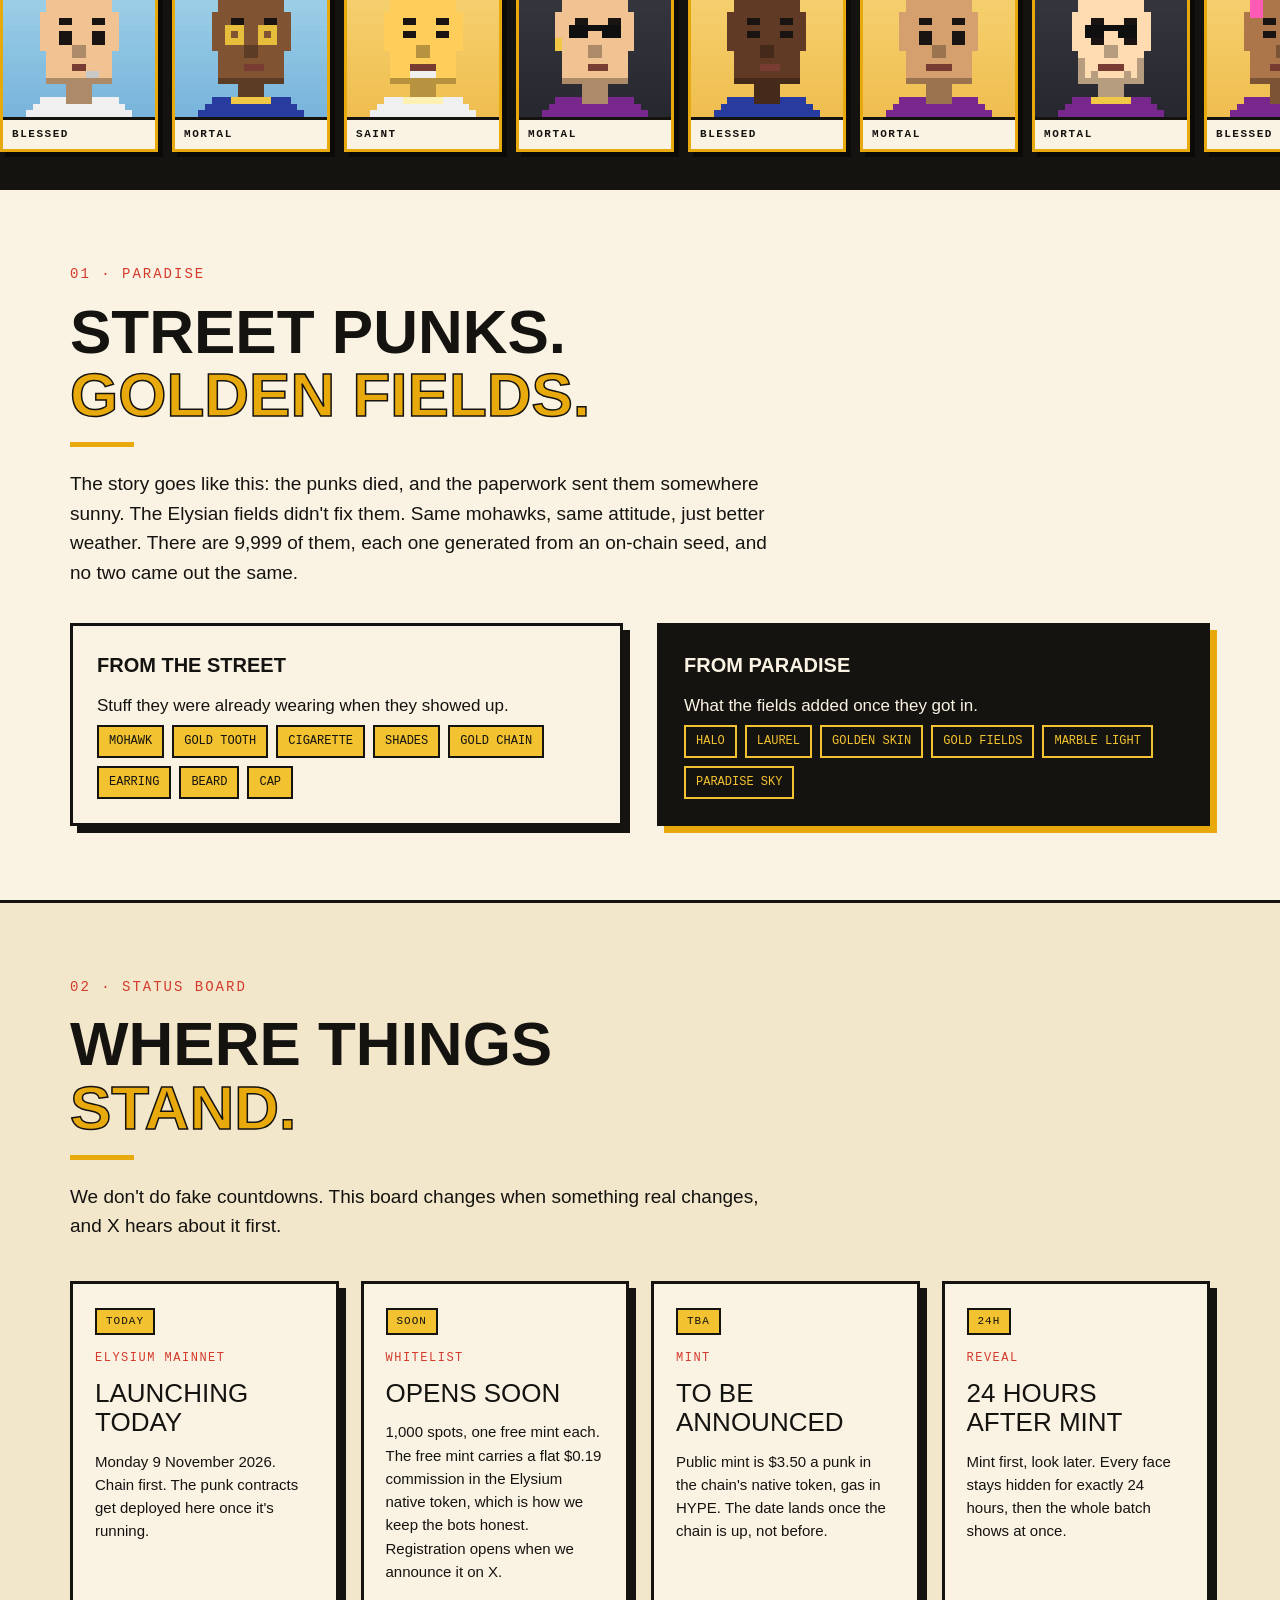
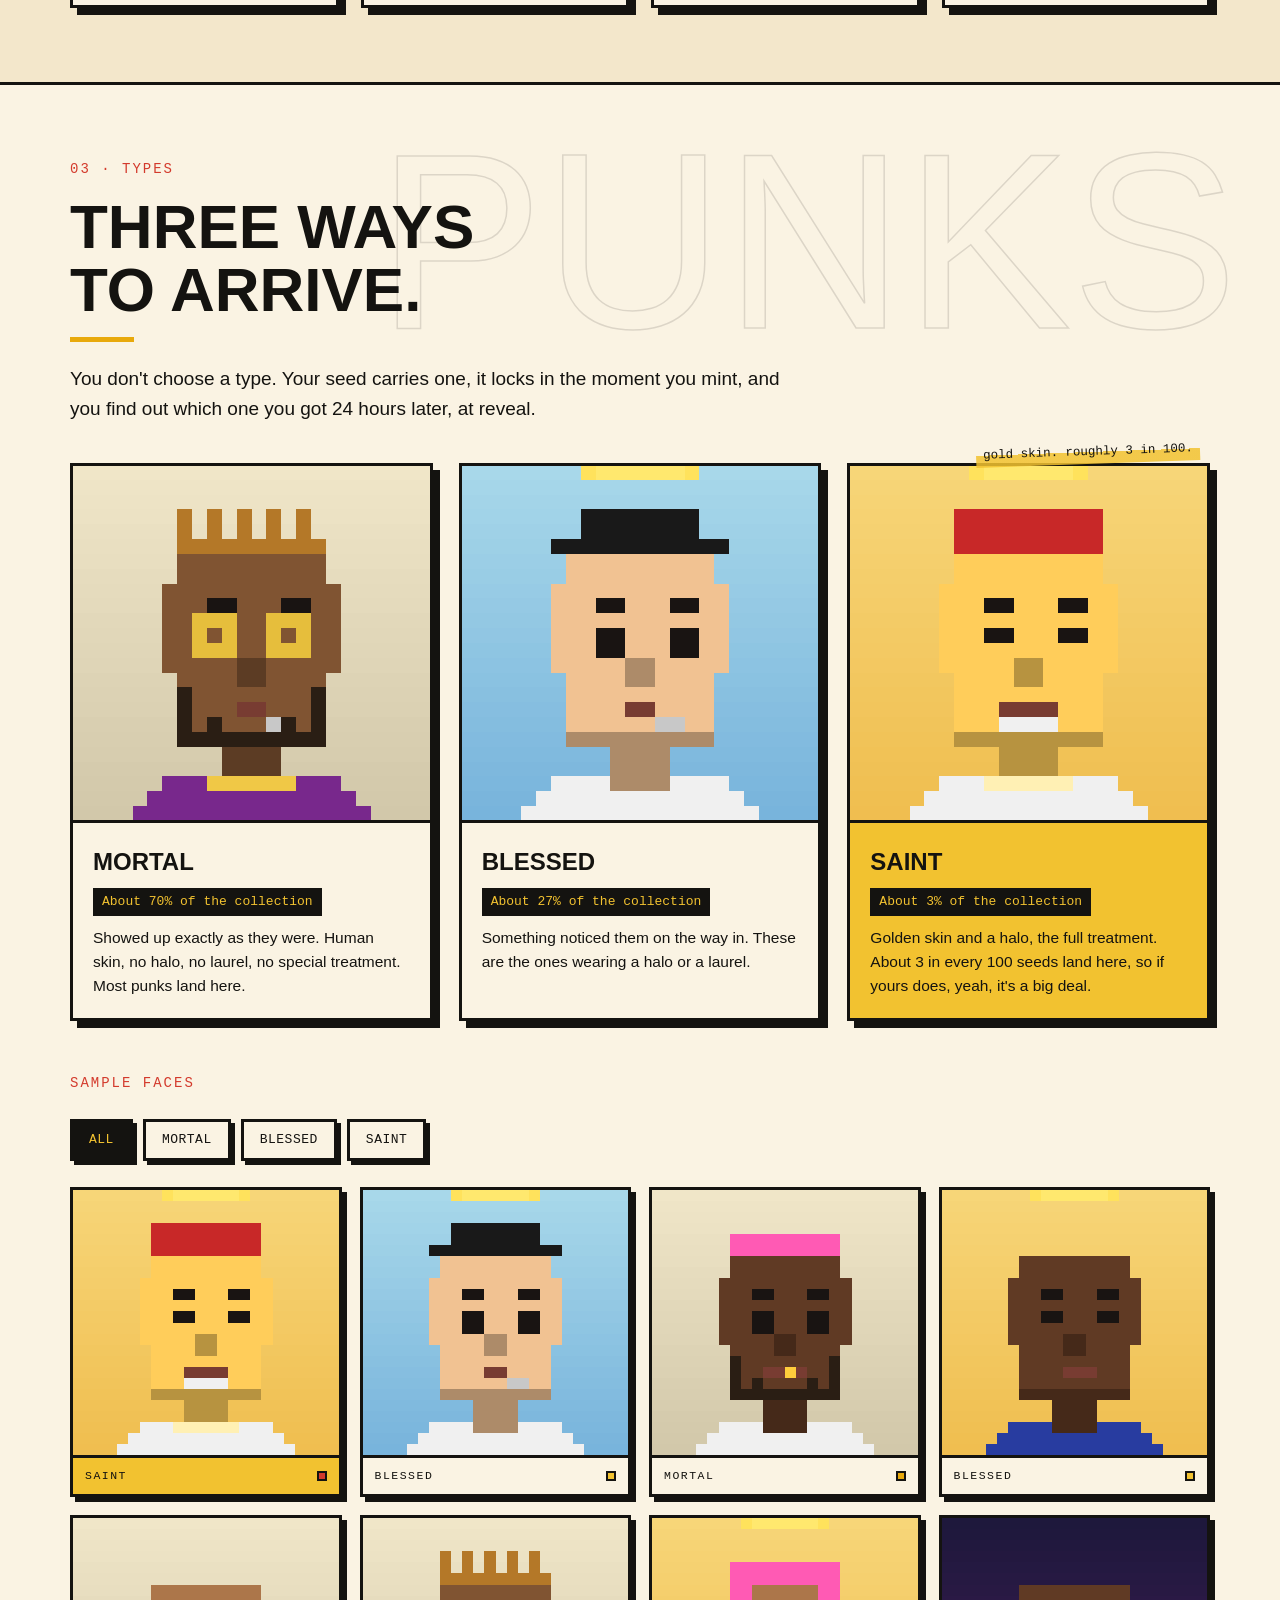
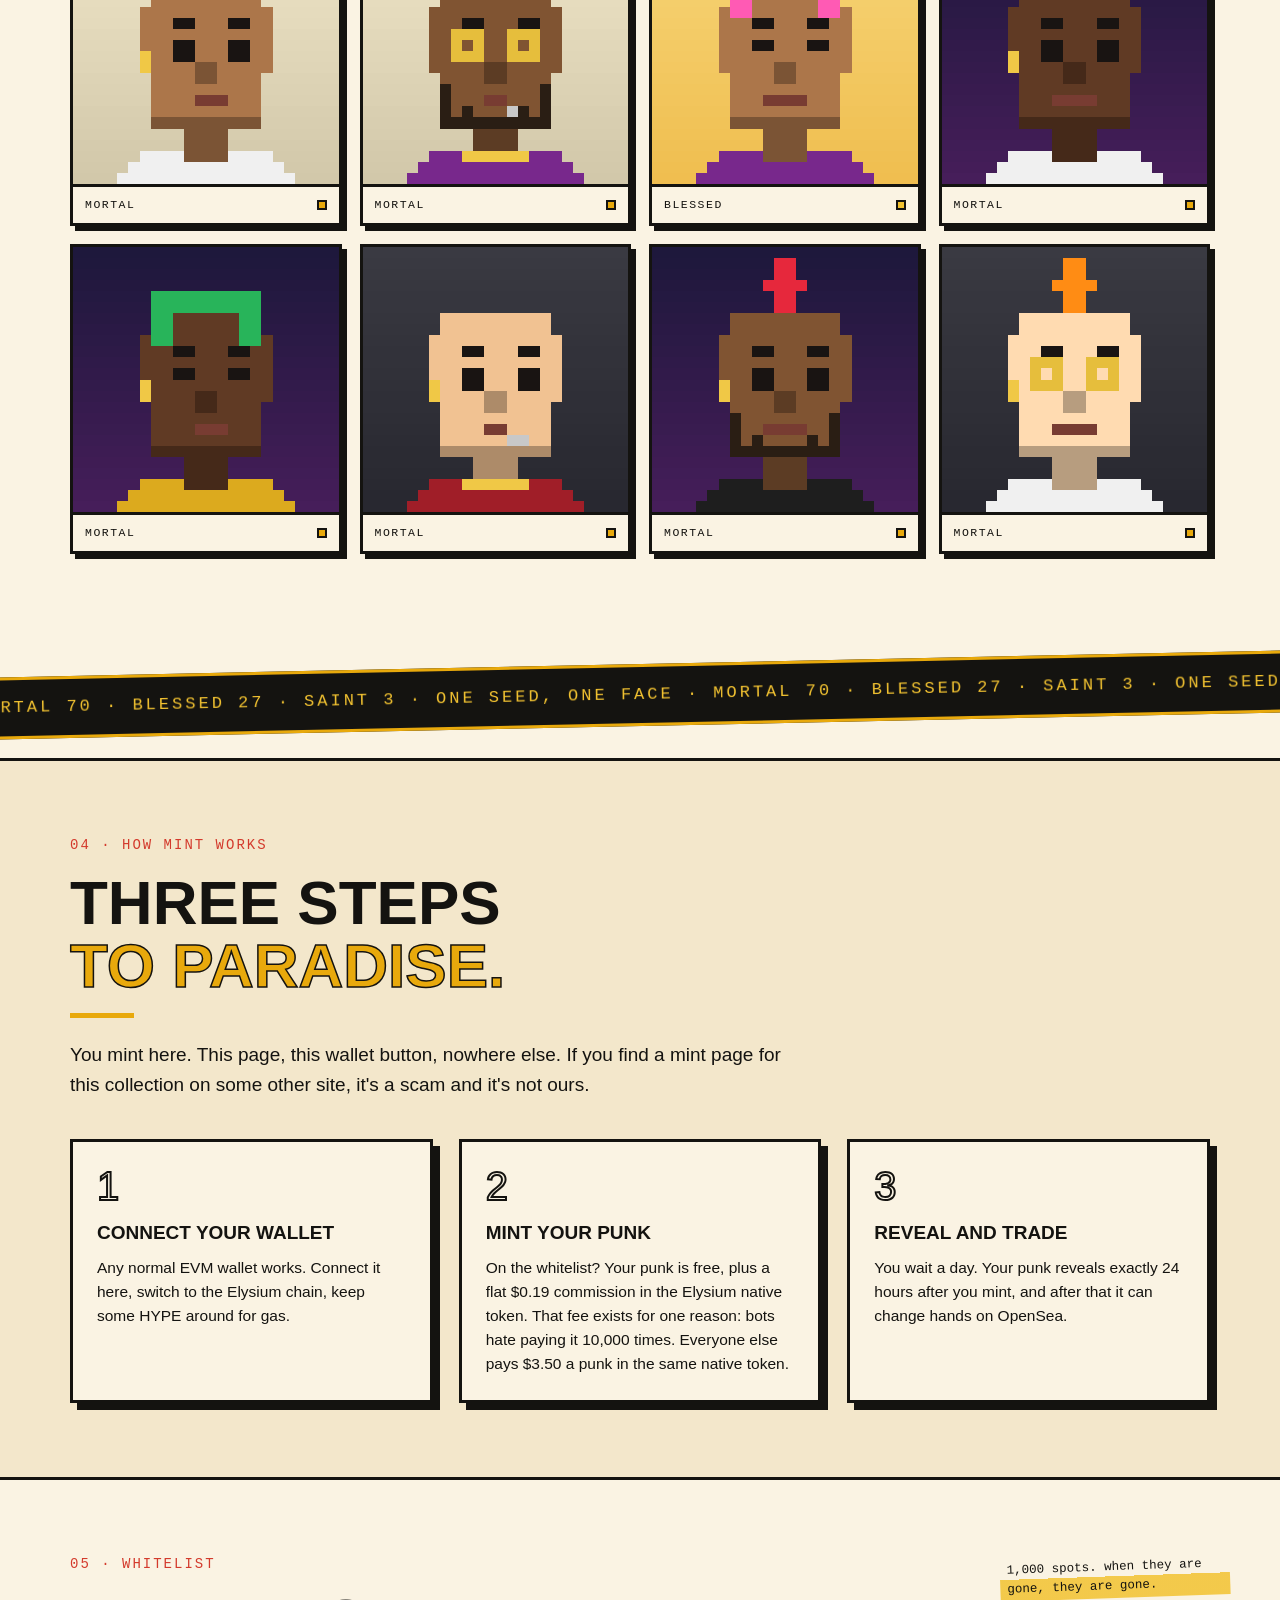
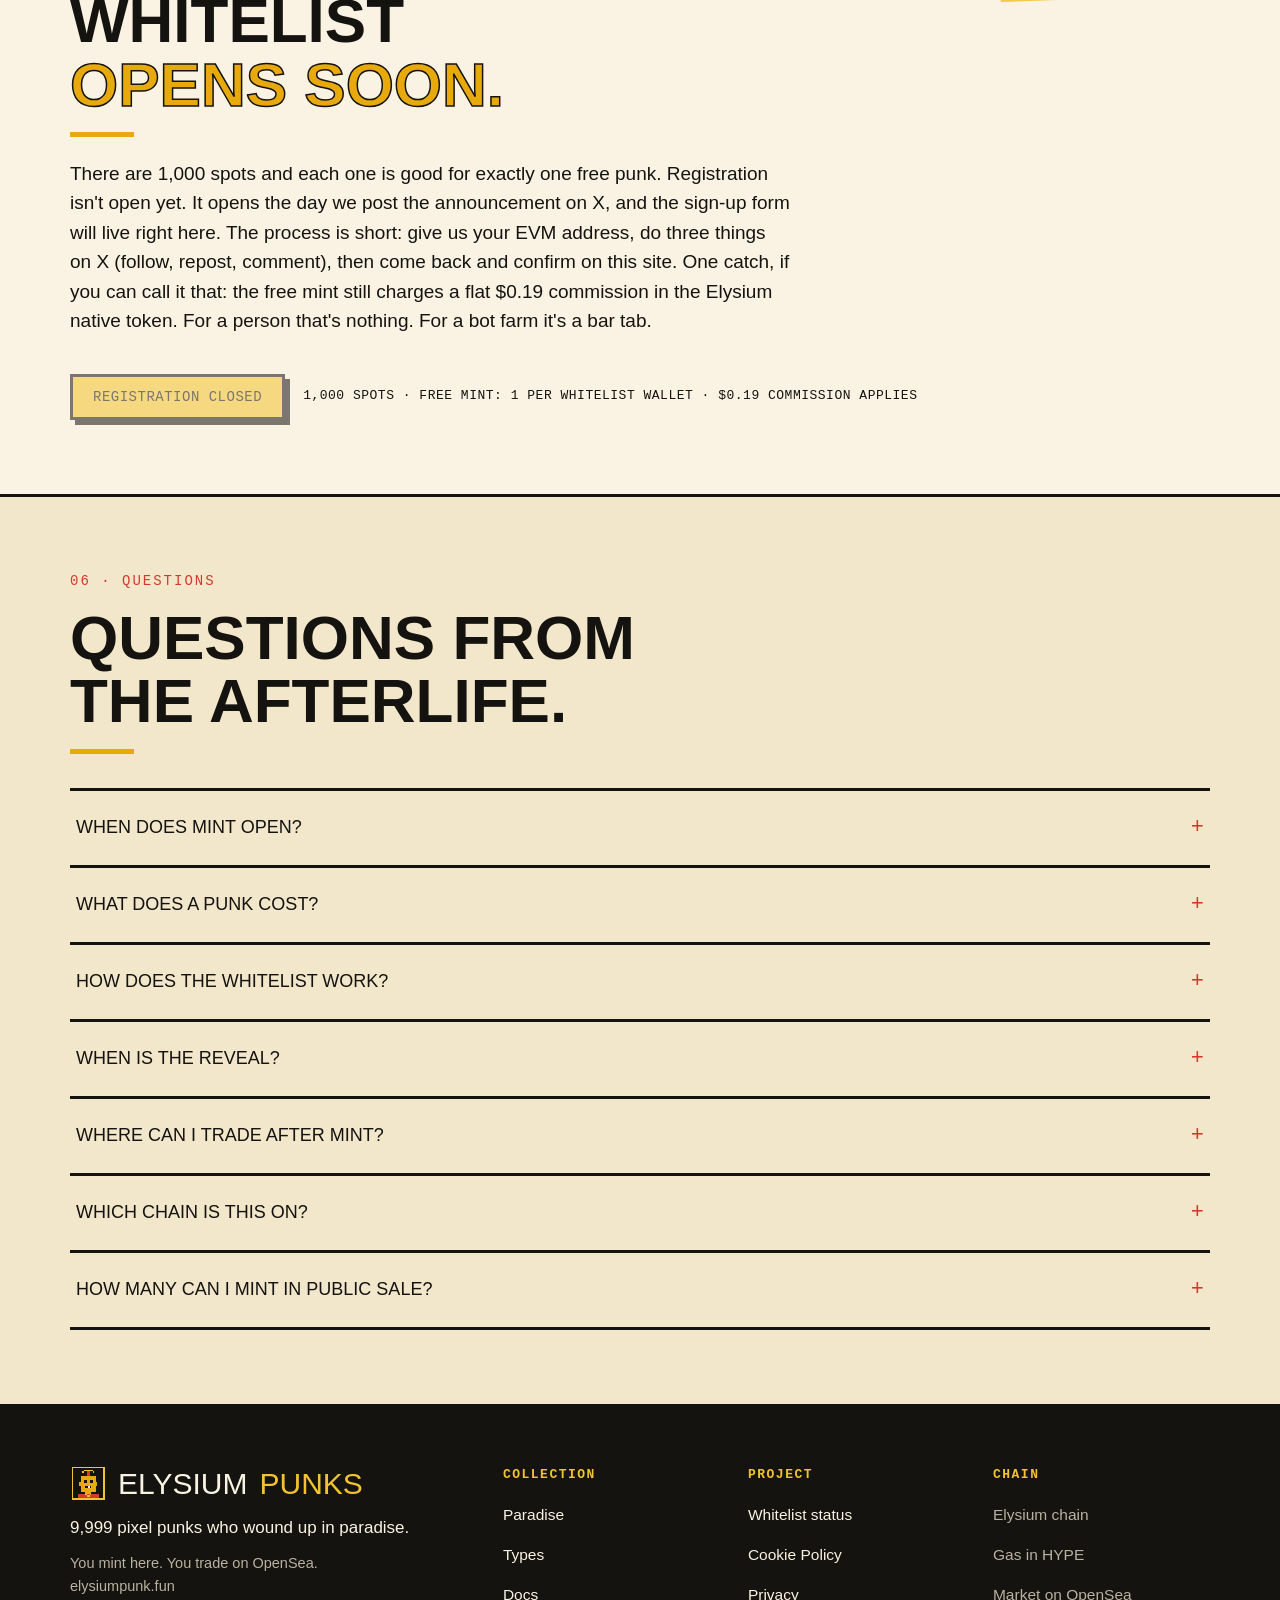
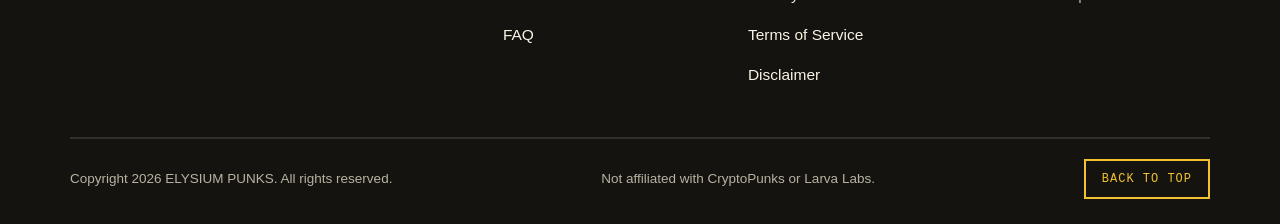
==== commit 3d9d49e8: "Anti-generic pass: human copy rewrite, editorial design details, smooth FAQ" ====
--- a/index.html
+++ b/index.html
@@ -6,21 +6,21 @@
 <meta http-equiv="Content-Security-Policy" content="default-src 'self'; script-src 'self'; style-src 'self' https://fonts.googleapis.com 'unsafe-inline'; font-src 'self' https://fonts.gstatic.com; img-src 'self'; connect-src 'none'; base-uri 'self'; form-action 'self'; object-src 'none'">
 <meta name="referrer" content="strict-origin-when-cross-origin">
 <title>ELYSIUM PUNKS: 9,999 Punks Made It To Paradise</title>
-<meta name="description" content="ELYSIUM PUNKS is a 9,999 piece pixel punk collection on the Elysium chain. Street punks who reached the Elysian fields. Whitelist opens soon, public mint $3.50, reveal in 24 hours.">
+<meta name="description" content="9,999 pixel punks on the Elysium chain, each one generated from an on-chain seed. Whitelist opens soon, public mint $3.50, reveal 24 hours after mint.">
 <meta property="og:type" content="website">
 <meta property="og:site_name" content="ELYSIUM PUNKS">
 <meta property="og:title" content="ELYSIUM PUNKS: 9,999 Punks Made It To Paradise">
-<meta property="og:description" content="Pixel punks from the street, reborn in the Elysian fields. 9,999 faces on the Elysium chain. Whitelist opens soon, public mint $3.50, reveal in 24 hours.">
+<meta property="og:description" content="Every face is picked by an on-chain seed: skin, hair, gold tooth, maybe a halo. 9,999 punks on the Elysium chain. Whitelist opens soon, public mint $3.50, reveal in 24 hours.">
 <meta property="og:url" content="https://elysiumpunk.fun/">
 <meta property="og:image" content="https://elysiumpunk.fun/img/og.png">
 <meta name="twitter:card" content="summary_large_image">
 <meta name="twitter:title" content="ELYSIUM PUNKS: 9,999 Punks Made It To Paradise">
-<meta name="twitter:description" content="Pixel punks from the street, reborn in the Elysian fields. 9,999 faces on the Elysium chain. Whitelist opens soon, public mint $3.50, reveal in 24 hours.">
+<meta name="twitter:description" content="Every face is picked by an on-chain seed: skin, hair, gold tooth, maybe a halo. 9,999 punks on the Elysium chain. Whitelist opens soon, public mint $3.50, reveal in 24 hours.">
 <meta name="twitter:image" content="https://elysiumpunk.fun/img/og.png">
 <link rel="preconnect" href="https://fonts.googleapis.com">
 <link rel="preconnect" href="https://fonts.gstatic.com" crossorigin>
-<link href="https://fonts.googleapis.com/css2?family=Archivo+Black&family=Silkscreen:wght@400;700&family=Space+Grotesk:wght@400;500;700&display=swap" rel="stylesheet">
-<link rel="stylesheet" href="style.css?v=5">
+<link href="https://fonts.googleapis.com/css2?family=Archivo+Black&family=Silkscreen:wght@400;700&family=Space+Grotesk:wght@400;500;700&family=Space+Mono:wght@400;700&display=swap" rel="stylesheet">
+<link rel="stylesheet" href="style.css?v=6">
 <link rel="icon" type="image/png" sizes="128x128" href="img/logo.png">
 <link rel="icon" type="image/svg+xml" href="img/logo.svg">
 </head>
@@ -49,7 +49,7 @@
   <div class="wrap">
     <span class="kicker hi" style="--d:0ms">On the Elysium chain · Gas in HYPE</span>
     <h1><span class="h-line hi" style="--d:90ms">9,999 punks</span><span class="h-line hi" style="--d:180ms">made it to</span><span class="h-line hi" style="--d:270ms"><span class="gold">paradise.</span></span></h1>
-    <p class="sub hi" style="--d:390ms">Pixel punks from the street, reborn in the Elysian fields. Every face is generated from an on-chain seed. Mohawks meet halos. Gold teeth meet golden fields.</p>
+    <p class="sub hi" style="--d:390ms">Every punk starts as a number. At mint, an on-chain seed builds the face: skin, hair, gold tooth, maybe a halo. You don't get to pick. Neither do we.</p>
     <div class="hero-trio">
       <figure class="hero-face d1 hi" style="--d:500ms">
         <img src="img/punk-700-blessed.png" alt="Blessed punk sample face">
@@ -63,6 +63,7 @@
         <img src="img/punk-3-mortal.png" alt="Mortal punk sample face">
         <figcaption><span class="tchip">Mortal</span></figcaption>
       </figure>
+      <span class="mnote mnote-hero" aria-hidden="true">seed picks the face. nobody at the studio does.</span>
     </div>
     <div class="hero-cta hi" style="--d:780ms">
       <button class="btn gold" type="button" disabled>Whitelist opens soon</button>
@@ -86,20 +87,20 @@
 </div>
 
 <section class="parade" aria-label="Faces in motion">
-  <div class="parade-head"><span class="ph-l">Faces in motion</span><span class="ph-r">Every face a different seed · No two alike</span></div>
+  <div class="parade-head"><span class="ph-l">Faces in motion</span><span class="ph-r">Twenty samples. The other 9,979 are still in the dark.</span></div>
   <div class="prow"><div class="ptrack"><figure class="ptile"><img src="img/punk-1-mortal.png" alt="" loading="lazy"><figcaption>Mortal</figcaption></figure><figure class="ptile"><img src="img/punk-2-mortal.png" alt="" loading="lazy"><figcaption>Mortal</figcaption></figure><figure class="ptile"><img src="img/punk-3-mortal.png" alt="" loading="lazy"><figcaption>Mortal</figcaption></figure><figure class="ptile"><img src="img/punk-4-mortal.png" alt="" loading="lazy"><figcaption>Mortal</figcaption></figure><figure class="ptile"><img src="img/punk-5-mortal.png" alt="" loading="lazy"><figcaption>Mortal</figcaption></figure><figure class="ptile"><img src="img/punk-6-mortal.png" alt="" loading="lazy"><figcaption>Mortal</figcaption></figure><figure class="ptile"><img src="img/punk-7-mortal.png" alt="" loading="lazy"><figcaption>Mortal</figcaption></figure><figure class="ptile"><img src="img/punk-8-mortal.png" alt="" loading="lazy"><figcaption>Mortal</figcaption></figure><figure class="ptile"><img src="img/punk-11-mortal.png" alt="" loading="lazy"><figcaption>Mortal</figcaption></figure><figure class="ptile"><img src="img/punk-12-mortal.png" alt="" loading="lazy"><figcaption>Mortal</figcaption></figure><figure class="ptile" aria-hidden="true"><img src="img/punk-1-mortal.png" alt="" loading="lazy"><figcaption>Mortal</figcaption></figure><figure class="ptile" aria-hidden="true"><img src="img/punk-2-mortal.png" alt="" loading="lazy"><figcaption>Mortal</figcaption></figure><figure class="ptile" aria-hidden="true"><img src="img/punk-3-mortal.png" alt="" loading="lazy"><figcaption>Mortal</figcaption></figure><figure class="ptile" aria-hidden="true"><img src="img/punk-4-mortal.png" alt="" loading="lazy"><figcaption>Mortal</figcaption></figure><figure class="ptile" aria-hidden="true"><img src="img/punk-5-mortal.png" alt="" loading="lazy"><figcaption>Mortal</figcaption></figure><figure class="ptile" aria-hidden="true"><img src="img/punk-6-mortal.png" alt="" loading="lazy"><figcaption>Mortal</figcaption></figure><figure class="ptile" aria-hidden="true"><img src="img/punk-7-mortal.png" alt="" loading="lazy"><figcaption>Mortal</figcaption></figure><figure class="ptile" aria-hidden="true"><img src="img/punk-8-mortal.png" alt="" loading="lazy"><figcaption>Mortal</figcaption></figure><figure class="ptile" aria-hidden="true"><img src="img/punk-11-mortal.png" alt="" loading="lazy"><figcaption>Mortal</figcaption></figure><figure class="ptile" aria-hidden="true"><img src="img/punk-12-mortal.png" alt="" loading="lazy"><figcaption>Mortal</figcaption></figure></div></div>
   <div class="prow rev"><div class="ptrack"><figure class="ptile"><img src="img/punk-700-blessed.png" alt="" loading="lazy"><figcaption>Blessed</figcaption></figure><figure class="ptile"><img src="img/punk-13-mortal.png" alt="" loading="lazy"><figcaption>Mortal</figcaption></figure><figure class="ptile"><img src="img/punk-970-saint.png" alt="" loading="lazy"><figcaption>Saint</figcaption></figure><figure class="ptile"><img src="img/punk-14-mortal.png" alt="" loading="lazy"><figcaption>Mortal</figcaption></figure><figure class="ptile"><img src="img/punk-701-blessed.png" alt="" loading="lazy"><figcaption>Blessed</figcaption></figure><figure class="ptile"><img src="img/punk-15-mortal.png" alt="" loading="lazy"><figcaption>Mortal</figcaption></figure><figure class="ptile"><img src="img/punk-16-mortal.png" alt="" loading="lazy"><figcaption>Mortal</figcaption></figure><figure class="ptile"><img src="img/punk-702-blessed.png" alt="" loading="lazy"><figcaption>Blessed</figcaption></figure><figure class="ptile"><img src="img/punk-17-mortal.png" alt="" loading="lazy"><figcaption>Mortal</figcaption></figure><figure class="ptile"><img src="img/punk-18-mortal.png" alt="" loading="lazy"><figcaption>Mortal</figcaption></figure><figure class="ptile" aria-hidden="true"><img src="img/punk-700-blessed.png" alt="" loading="lazy"><figcaption>Blessed</figcaption></figure><figure class="ptile" aria-hidden="true"><img src="img/punk-13-mortal.png" alt="" loading="lazy"><figcaption>Mortal</figcaption></figure><figure class="ptile" aria-hidden="true"><img src="img/punk-970-saint.png" alt="" loading="lazy"><figcaption>Saint</figcaption></figure><figure class="ptile" aria-hidden="true"><img src="img/punk-14-mortal.png" alt="" loading="lazy"><figcaption>Mortal</figcaption></figure><figure class="ptile" aria-hidden="true"><img src="img/punk-701-blessed.png" alt="" loading="lazy"><figcaption>Blessed</figcaption></figure><figure class="ptile" aria-hidden="true"><img src="img/punk-15-mortal.png" alt="" loading="lazy"><figcaption>Mortal</figcaption></figure><figure class="ptile" aria-hidden="true"><img src="img/punk-16-mortal.png" alt="" loading="lazy"><figcaption>Mortal</figcaption></figure><figure class="ptile" aria-hidden="true"><img src="img/punk-702-blessed.png" alt="" loading="lazy"><figcaption>Blessed</figcaption></figure><figure class="ptile" aria-hidden="true"><img src="img/punk-17-mortal.png" alt="" loading="lazy"><figcaption>Mortal</figcaption></figure><figure class="ptile" aria-hidden="true"><img src="img/punk-18-mortal.png" alt="" loading="lazy"><figcaption>Mortal</figcaption></figure></div></div>
 </section>
 
 <section class="blk" id="paradise">
   <div class="wrap">
-    <p class="sec-tag">01 / The Paradise</p>
+    <p class="sec-tag">01 · Paradise</p>
     <h2>Street punks.<br><span class="gold">Golden fields.</span></h2>
-    <p class="lede">They lived loud, died louder, and woke up somewhere better. The Elysian fields took the punks in, kept their attitude, and gilded the edges. ELYSIUM PUNKS is 9,999 pixel faces generated from on-chain seeds: no two alike, every one a mix of the gutter and the garden.</p>
+    <p class="lede">The story goes like this: the punks died, and the paperwork sent them somewhere sunny. The Elysian fields didn't fix them. Same mohawks, same attitude, just better weather. There are 9,999 of them, each one generated from an on-chain seed, and no two came out the same.</p>
     <div class="cols rv">
       <div class="traitbox">
         <h3>From the street</h3>
-        <p>The traits they brought with them. Raw, loud, unfiltered.</p>
+        <p>Stuff they were already wearing when they showed up.</p>
         <div class="chips">
           <span class="chip">Mohawk</span>
           <span class="chip">Gold tooth</span>
@@ -113,7 +114,7 @@
       </div>
       <div class="traitbox dark">
         <h3>From paradise</h3>
-        <p>The gifts the fields gave back. Earned, not bought.</p>
+        <p>What the fields added once they got in.</p>
         <div class="chips">
           <span class="chip">Halo</span>
           <span class="chip">Laurel</span>
@@ -129,33 +130,33 @@
 
 <section class="blk alt" id="status">
   <div class="wrap">
-    <p class="sec-tag">02 / Status Board</p>
+    <p class="sec-tag">02 · Status board</p>
     <h2>Where things<br><span class="gold">stand.</span></h2>
-    <p class="lede">No countdown theatre, no invented dates. This board only moves when something real happens, and every change is announced on X first.</p>
+    <p class="lede">We don't do fake countdowns. This board changes when something real changes, and X hears about it first.</p>
     <div class="statusgrid rv">
       <article class="statuscard">
         <span class="status-pill">Today</span>
         <span class="s-label">Elysium mainnet</span>
         <span class="s-value">Launching today</span>
-        <p>Monday 9 November 2026. The chain goes live first, the punk contracts follow on this site.</p>
+        <p>Monday 9 November 2026. Chain first. The punk contracts get deployed here once it's running.</p>
       </article>
       <article class="statuscard">
         <span class="status-pill">Soon</span>
         <span class="s-label">Whitelist</span>
         <span class="s-value">Opens soon</span>
-        <p>1,000 spots, one free mint per whitelist wallet. A flat $0.19 commission in the Elysium native token applies to the free mint. It keeps bots out. Registration opens with the announcement on X.</p>
+        <p>1,000 spots, one free mint each. The free mint carries a flat $0.19 commission in the Elysium native token, which is how we keep the bots honest. Registration opens when we announce it on X.</p>
       </article>
       <article class="statuscard">
         <span class="status-pill">TBA</span>
         <span class="s-label">Mint</span>
         <span class="s-value">To be announced</span>
-        <p>Whitelist mints free, plus a flat $0.19 commission in the chain native token that keeps bots out. Public mint is $3.50 per punk in the chain native token, gas in HYPE.</p>
+        <p>Public mint is $3.50 a punk in the chain's native token, gas in HYPE. The date lands once the chain is up, not before.</p>
       </article>
       <article class="statuscard">
         <span class="status-pill">24H</span>
         <span class="s-label">Reveal</span>
         <span class="s-value">24 hours after mint</span>
-        <p>Every punk stays hidden until the reveal moment, then all faces and types show at once.</p>
+        <p>Mint first, look later. Every face stays hidden for exactly 24 hours, then the whole batch shows at once.</p>
       </article>
     </div>
   </div>
@@ -163,16 +164,18 @@
 
 <section class="blk" id="types">
   <div class="wrap">
-    <p class="sec-tag">03 / The Types</p>
+    <span class="ghost-type" aria-hidden="true">PUNKS</span>
+    <p class="sec-tag">03 · Types</p>
     <h2>Three ways<br>to arrive.</h2>
-    <p class="lede">Your seed decides who you were and what paradise made of you. The type locks in at mint and shows itself at reveal, exactly 24 hours later.</p>
+    <p class="lede">You don't choose a type. Your seed carries one, it locks in the moment you mint, and you find out which one you got 24 hours later, at reveal.</p>
     <div class="typegrid rv">
+      <span class="mnote mnote-saint" aria-hidden="true">gold skin. roughly 3 in 100.</span>
       <article class="typecard">
         <img src="img/punk-3-mortal.png" alt="Mortal punk sample face">
         <div class="tc-in">
           <h3>Mortal</h3>
           <span class="pct">About 70% of the collection</span>
-          <p>The street, untouched. Human skin, human trouble, full attitude. Most punks arrive as they lived.</p>
+          <p>Showed up exactly as they were. Human skin, no halo, no laurel, no special treatment. Most punks land here.</p>
         </div>
       </article>
       <article class="typecard">
@@ -180,7 +183,7 @@
         <div class="tc-in">
           <h3>Blessed</h3>
           <span class="pct">About 27% of the collection</span>
-          <p>Touched by the fields. A halo or a laurel marks the ones paradise noticed on the way in.</p>
+          <p>Something noticed them on the way in. These are the ones wearing a halo or a laurel.</p>
         </div>
       </article>
       <article class="typecard saint">
@@ -188,7 +191,7 @@
         <div class="tc-in">
           <h3>Saint</h3>
           <span class="pct">About 3% of the collection</span>
-          <p>Golden skin, floating halo, full canonisation. The rarest faces in paradise, and the loudest.</p>
+          <p>Golden skin and a halo, the full treatment. About 3 in every 100 seeds land here, so if yours does, yeah, it's a big deal.</p>
         </div>
       </article>
     </div>
@@ -217,26 +220,32 @@
   </div>
 </section>
 
+<div class="textband-clip" aria-hidden="true">
+  <div class="textband">
+    <div class="textband-track"><span>MORTAL 70 · BLESSED 27 · SAINT 3 · ONE SEED, ONE FACE · MORTAL 70 · BLESSED 27 · SAINT 3 · ONE SEED, ONE FACE · MORTAL 70 · BLESSED 27 · SAINT 3 · ONE SEED, ONE FACE · MORTAL 70 · BLESSED 27 · SAINT 3 · ONE SEED, ONE FACE · </span><span>MORTAL 70 · BLESSED 27 · SAINT 3 · ONE SEED, ONE FACE · MORTAL 70 · BLESSED 27 · SAINT 3 · ONE SEED, ONE FACE · MORTAL 70 · BLESSED 27 · SAINT 3 · ONE SEED, ONE FACE · MORTAL 70 · BLESSED 27 · SAINT 3 · ONE SEED, ONE FACE · </span></div>
+  </div>
+</div>
+
 <section class="blk alt" id="how">
   <div class="wrap">
-    <p class="sec-tag">04 / How Mint Works</p>
+    <p class="sec-tag">04 · How mint works</p>
     <h2>Three steps<br><span class="gold">to paradise.</span></h2>
-    <p class="lede">Minting happens here, on this website, with a normal EVM wallet. No other site, no other link. If a mint page for this collection lives anywhere else, it is not us.</p>
+    <p class="lede">You mint here. This page, this wallet button, nowhere else. If you find a mint page for this collection on some other site, it's a scam and it's not ours.</p>
     <div class="steps rv">
       <div class="step">
         <div class="num">1</div>
         <h3>Connect your wallet</h3>
-        <p>Connect a normal EVM wallet on this site and switch it to the Elysium chain. Gas on Elysium is paid in HYPE.</p>
+        <p>Any normal EVM wallet works. Connect it here, switch to the Elysium chain, keep some HYPE around for gas.</p>
       </div>
       <div class="step">
         <div class="num">2</div>
         <h3>Mint your punk</h3>
-        <p>Whitelist wallets mint 1 punk free, plus a flat $0.19 commission in the Elysium native token, paid by the minter as an anti-bot measure. Public mint is $3.50 per punk, paid in the native token of the Elysium chain.</p>
+        <p>On the whitelist? Your punk is free, plus a flat $0.19 commission in the Elysium native token. That fee exists for one reason: bots hate paying it 10,000 times. Everyone else pays $3.50 a punk in the same native token.</p>
       </div>
       <div class="step">
         <div class="num">3</div>
         <h3>Reveal and trade</h3>
-        <p>Your punk reveals exactly 24 hours after mint. After the reveal, secondary trading happens on OpenSea.</p>
+        <p>You wait a day. Your punk reveals exactly 24 hours after you mint, and after that it can change hands on OpenSea.</p>
       </div>
     </div>
   </div>
@@ -244,9 +253,10 @@
 
 <section class="blk" id="whitelist">
   <div class="wrap">
-    <p class="sec-tag">05 / Whitelist</p>
+    <p class="sec-tag">05 · Whitelist</p>
     <h2>Whitelist<br><span class="gold">opens soon.</span></h2>
-    <p class="lede">1,000 spots. One free punk per whitelist wallet. Registration is not open yet: it opens with the announcement on X, and this page will carry the sign-up the moment it does. When it opens, you will submit your EVM address, complete three tasks on X (follow, repost, comment), and confirm here on the site. Humans only, bots get nothing. A flat $0.19 commission in the Elysium native token applies to every free mint: cheap for a human, expensive at bot scale.</p>
+    <p class="lede">There are 1,000 spots and each one is good for exactly one free punk. Registration isn't open yet. It opens the day we post the announcement on X, and the sign-up form will live right here. The process is short: give us your EVM address, do three things on X (follow, repost, comment), then come back and confirm on this site. One catch, if you can call it that: the free mint still charges a flat $0.19 commission in the Elysium native token. For a person that's nothing. For a bot farm it's a bar tab.</p>
+    <span class="mnote mnote-wl" aria-hidden="true">1,000 spots. when they are gone, they are gone.</span>
     <div class="wl-cta rv">
       <button class="btn gold" type="button" disabled>Registration closed</button>
       <span class="wl-note">1,000 spots · Free mint: 1 per whitelist wallet · $0.19 commission applies</span>
@@ -256,36 +266,36 @@
 
 <section class="blk alt" id="faq">
   <div class="wrap">
-    <p class="sec-tag">06 / FAQ</p>
+    <p class="sec-tag">06 · Questions</p>
     <h2>Questions from<br>the afterlife.</h2>
     <div class="faq rv">
       <details>
         <summary>When does mint open? <span class="plus">+</span></summary>
-        <p class="a">Mint opens after the Elysium mainnet launch. The exact date and time will be announced on X and on this page. The mint button stays in its "opens soon" state until contracts are live.</p>
+        <p class="a">Once the Elysium mainnet is up and the contracts are deployed. We haven't published a date yet, on purpose. When there is one, it goes on X and on this page first, and the mint button here wakes up. Until then it just sits there saying "opens soon", because it is.</p>
       </details>
       <details>
         <summary>What does a punk cost? <span class="plus">+</span></summary>
-        <p class="a">The punk itself is free for whitelist wallets. A flat $0.19 commission in the Elysium native token applies to the free mint, paid by the minter: cheap for a human, expensive at bot scale. Public mint is $3.50 per punk, paid in the native token of the Elysium chain. Gas on Elysium is paid in HYPE.</p>
+        <p class="a">Whitelist? Free. Well, nearly: there's a flat $0.19 commission in the Elysium native token on the free mint, and yes, it's there to annoy bots. Public mint is $3.50 a punk in the same token. Either way you also pay gas, and gas on Elysium is HYPE.</p>
       </details>
       <details>
         <summary>How does the whitelist work? <span class="plus">+</span></summary>
-        <p class="a">Registration has not opened yet. When it opens, you will submit your EVM address, complete three tasks on X (follow, repost, comment), and confirm here on the site. There are 1,000 spots total, and the opening is announced on X first.</p>
+        <p class="a">It hasn't opened yet, so right now there's nothing to fill in. When it opens: you send us your EVM address, you follow, repost and comment on X, then you confirm back here on the site and get a confirmation code. 1,000 spots total. The announcement lands on X first.</p>
       </details>
       <details>
         <summary>When is the reveal? <span class="plus">+</span></summary>
-        <p class="a">Exactly 24 hours after mint. Every punk stays hidden until the reveal moment, then all faces and types show at once.</p>
+        <p class="a">24 hours after you mint, to the minute. Your punk hides until then. Everybody's does. Then all the faces and types show up at once.</p>
       </details>
       <details>
         <summary>Where can I trade after mint? <span class="plus">+</span></summary>
-        <p class="a">On OpenSea. The collection will be listed there for secondary trading once the reveal lands.</p>
+        <p class="a">OpenSea. Once the reveal lands, the collection goes up there for secondary trading. Minting only ever happens here, though.</p>
       </details>
       <details>
         <summary>Which chain is this on? <span class="plus">+</span></summary>
-        <p class="a">The Elysium chain, the Kinetiq L2 on Hyperliquid. You mint with a normal EVM wallet connected to this site, and gas is paid in HYPE.</p>
+        <p class="a">Elysium. It's the Kinetiq L2 built on Hyperliquid. You mint from a normal EVM wallet connected to this site, and gas is paid in HYPE.</p>
       </details>
       <details>
         <summary>How many can I mint in public sale? <span class="plus">+</span></summary>
-        <p class="a">To be announced with the mint date. Whitelist is fixed at 1 free mint per wallet.</p>
+        <p class="a">We haven't set the public limit yet. It gets announced with the mint date. The whitelist side is fixed, though: 1 free mint per wallet, no exceptions.</p>
       </details>
     </div>
   </div>
@@ -296,13 +306,13 @@
     <div class="foot-top">
       <div class="foot-brand">
         <div class="foot-logo"><img class="logo-mark" src="img/logo.svg" alt="" width="34" height="34">ELYSIUM <em>PUNKS</em></div>
-        <p class="foot-tag">9,999 pixel punks in the Elysian fields.</p>
-        <p class="foot-line">Mint on this site, trade on OpenSea.<br>elysiumpunk.fun</p>
+        <p class="foot-tag">9,999 pixel punks who wound up in paradise.</p>
+        <p class="foot-line">You mint here. You trade on OpenSea.<br>elysiumpunk.fun</p>
       </div>
       <nav class="foot-cols" aria-label="Footer">
         <div class="foot-col">
           <h5>Collection</h5>
-          <a href="#paradise">The Paradise</a>
+          <a href="#paradise">Paradise</a>
           <a href="#types">Types</a>
           <a href="docs.html">Docs</a>
           <a href="#faq">FAQ</a>
@@ -347,12 +357,12 @@
 
 <div class="cookiebar" id="cookieBar" role="dialog" aria-label="Cookie consent">
   <h4>Cookies in paradise</h4>
-  <p>This site keeps things lean. We store one local preference to remember your cookie choice, and nothing tracks you for ads. Fonts load from Google Fonts, which may log your IP address. Read the <a href="cookies.html">Cookie Policy</a>.</p>
+  <p>We save exactly one thing in your browser: a note that remembers whether you pressed Accept or Decline, so we don't ask you every visit. No ad trackers, no analytics. Fonts load from Google Fonts, which means Google can see your IP address on the way in. Full story in the <a href="cookies.html">Cookie Policy</a>.</p>
   <div class="cb-btns">
     <button class="btn gold" id="cookieAccept" type="button">Accept</button>
     <button class="btn ghost" id="cookieDecline" type="button">Decline</button>
   </div>
 </div>
-<script src="app.js?v=3"></script>
+<script src="app.js?v=4"></script>
 </body>
 </html>
--- a/style.css
+++ b/style.css
@@ -11,6 +11,7 @@
   --disp:"Archivo Black","Arial Black",sans-serif;
   --pix:"Silkscreen",monospace;
   --body:"Space Grotesk","Helvetica Neue",Arial,sans-serif;
+  --mono:"Space Mono",ui-monospace,monospace;
 }
 *{margin:0;padding:0;box-sizing:border-box}
 html{scroll-behavior:smooth}
@@ -23,7 +24,7 @@
   overflow-x:hidden;
 }
 img{image-rendering:pixelated;display:block}
-a{color:inherit}
+a{color:inherit;transition:color .18s ease}
 .wrap{max-width:1180px;margin:0 auto;padding:0 20px}
 
 /* ---------- header ---------- */
@@ -56,15 +57,18 @@
   text-transform:uppercase;letter-spacing:.5px;padding:4px 4px;
   min-height:40px;display:flex;align-items:center;
   border-bottom:3px solid transparent;
-}
-nav.mainnav a:hover{border-bottom-color:var(--red)}
+  background-image:linear-gradient(var(--red),var(--red));
+  background-repeat:no-repeat;background-position:0 100%;background-size:0% 3px;
+  transition:background-size .3s ease,color .18s ease;
+}
+nav.mainnav a:hover{background-size:100% 3px}
 .btn{
   display:inline-block;font-family:var(--pix);font-size:14px;
   text-transform:uppercase;letter-spacing:.5px;text-decoration:none;
   padding:12px 20px;border:3px solid var(--ink);cursor:pointer;
   background:var(--cream);color:var(--ink);
   box-shadow:5px 5px 0 var(--ink);
-  transition:transform .12s ease, box-shadow .12s ease;
+  transition:transform .18s ease, box-shadow .18s ease, background-color .18s ease, color .18s ease;
 }
 .btn:hover{transform:translate(2px,2px);box-shadow:3px 3px 0 var(--ink)}
 .btn:active{transform:translate(5px,5px);box-shadow:0 0 0 var(--ink)}
@@ -160,11 +164,12 @@
 .chip{
   font-family:var(--pix);font-size:12px;padding:5px 10px;
   border:2px solid var(--ink);background:var(--gold2);text-transform:uppercase;
+  transition:background-color .18s ease,color .18s ease,border-color .18s ease,transform .18s ease;
 }
 .traitbox.dark .chip{border-color:var(--gold2);background:transparent;color:var(--gold2)}
 
 /* ---------- types ---------- */
-.typegrid{display:grid;grid-template-columns:repeat(3,1fr);gap:26px;margin-top:40px}
+.typegrid{display:grid;grid-template-columns:repeat(3,1fr);gap:26px;margin-top:40px;position:relative}
 .typecard{
   border:3px solid var(--ink);background:var(--cream);
   box-shadow:7px 7px 0 var(--ink);overflow:hidden;
@@ -205,9 +210,9 @@
   display:flex;justify-content:space-between;align-items:center;gap:14px;
 }
 .faq summary::-webkit-details-marker{display:none}
-::selection{background:var(--gold2);color:var(--ink)}
-a:focus-visible,button:focus-visible,summary:focus-visible{outline:3px solid var(--red);outline-offset:2px}
-.faq summary .plus{font-family:var(--pix);color:var(--red);font-size:22px}
+::selection{background:var(--gold);color:var(--ink)}
+:focus-visible{outline:3px dashed var(--gold);outline-offset:3px}
+.faq summary .plus{font-family:var(--pix);color:var(--red);font-size:22px;transition:transform .28s ease}
 .faq details[open ] summary .plus{transform:rotate(45deg)}
 .faq .a{padding:0 6px 22px;max-width:760px}
 
@@ -230,7 +235,12 @@
   display:flex;align-items:center;min-height:40px;
   color:var(--cream);text-decoration:none;font-size:15.5px;padding:2px 0;
 }
-.foot-col a:hover{color:var(--gold2)}
+.foot-col a{
+  background-image:linear-gradient(var(--gold2),var(--gold2));
+  background-repeat:no-repeat;background-position:0 92%;background-size:0% 2px;
+  transition:background-size .3s ease,color .18s ease;
+}
+.foot-col a:hover{color:var(--gold2);background-size:100% 2px}
 .foot-col span{color:#b9b2a0}
 .foot-bar{
   border-top:2px solid #33302a;padding:20px 0 26px;
@@ -363,7 +373,8 @@
   transition:transform .15s ease, box-shadow .15s ease;
 }
 .gallery figure:hover{transform:translateY(-5px);box-shadow:7px 9px 0 var(--ink)}
-.gallery img{width:100%;aspect-ratio:1;object-fit:cover}
+.gallery img{width:100%;aspect-ratio:1;object-fit:cover;transition:transform .35s ease}
+.gallery figure:hover img{transform:scale(1.05)}
 .gallery figcaption{
   font-family:var(--pix);font-size:11.5px;letter-spacing:1.5px;text-transform:uppercase;
   padding:9px 12px;border-top:3px solid var(--ink);
@@ -575,15 +586,15 @@
 /* Faces in motion: dual-direction parade band */
 .parade{background:var(--ink);border-block:3px solid var(--ink);padding:26px 0 30px;overflow:hidden}
 .parade-head{display:flex;justify-content:space-between;align-items:baseline;gap:16px;padding:0 20px 18px;max-width:1180px;margin:0 auto}
-.ph-l{font-family:var(--f-disp);font-size:15px;letter-spacing:.14em;text-transform:uppercase;color:var(--gold2)}
-.ph-r{font-family:var(--f-mono);font-size:11px;letter-spacing:.12em;text-transform:uppercase;color:#B9B2A0}
+.ph-l{font-family:var(--disp);font-size:15px;letter-spacing:.14em;text-transform:uppercase;color:var(--gold2)}
+.ph-r{font-family:var(--mono);font-size:11px;letter-spacing:.12em;text-transform:uppercase;color:#B9B2A0}
 .prow{overflow:hidden;padding:5px 0}
 .ptrack{display:flex;gap:14px;width:max-content;will-change:transform;animation:scrollx 30s linear infinite}
 .prow.rev .ptrack{animation-direction:reverse;animation-duration:38s}
 .parade:hover .ptrack{animation-play-state:paused}
 .ptile{margin:0;width:158px;flex:none;background:var(--cream);border:3px solid var(--gold);box-shadow:5px 5px 0 rgba(0,0,0,.45)}
 .ptile img{display:block;width:100%;height:158px;object-fit:cover;image-rendering:pixelated}
-.ptile figcaption{font-family:var(--f-mono);font-size:11px;font-weight:700;letter-spacing:.14em;text-transform:uppercase;color:var(--ink);padding:6px 9px;border-top:3px solid var(--ink)}
+.ptile figcaption{font-family:var(--mono);font-size:11px;font-weight:700;letter-spacing:.14em;text-transform:uppercase;color:var(--ink);padding:6px 9px;border-top:3px solid var(--ink)}
 @media (max-width:560px){.ptile{width:124px}.ptile img{height:124px}.ph-r{display:none}}
 
 /* Hero floating pixels: gold dust rising through the hero */
@@ -611,3 +622,64 @@
   88%{opacity:.45}
   100%{transform:translate(-8px,-640px);opacity:0}
 }
+
+/* ---------- scrollbar ---------- */
+html{scrollbar-color:var(--ink) var(--cream2);scrollbar-width:thin}
+::-webkit-scrollbar{width:10px;height:10px}
+::-webkit-scrollbar-track{background:var(--cream2)}
+::-webkit-scrollbar-thumb{background:var(--ink);border:2px solid var(--gold)}
+
+/* ---------- scrolling text band ---------- */
+.textband-clip{overflow:hidden;padding:36px 0 32px}
+.textband{
+  background:var(--ink);width:104%;margin-left:-2%;
+  transform:rotate(-1.2deg);padding:15px 0;
+  border-top:3px solid var(--gold);border-bottom:3px solid var(--gold);
+}
+.textband-track{
+  display:flex;width:max-content;will-change:transform;
+  animation:textbandScroll 30s linear infinite;
+}
+.textband-clip:hover .textband-track{animation-play-state:paused}
+.textband-track span{
+  font-family:var(--pix);font-size:17px;letter-spacing:3px;
+  color:var(--gold2);white-space:nowrap;
+}
+@keyframes textbandScroll{from{transform:translateX(0)}to{transform:translateX(-50%)}}
+
+/* ---------- ghost type behind the Types heading ---------- */
+#types .wrap{position:relative;z-index:0}
+.ghost-type{
+  position:absolute;top:-30px;right:-8px;z-index:-1;
+  font-family:var(--disp);font-size:clamp(130px,20vw,250px);line-height:.9;
+  text-transform:uppercase;color:transparent;
+  -webkit-text-stroke:1.5px rgba(20,19,16,.13);
+  pointer-events:none;user-select:none;
+}
+@media (max-width:700px){.ghost-type{display:none}}
+
+/* ---------- margin notes (handwritten feel) ---------- */
+#whitelist .wrap{position:relative}
+.mnote{
+  position:absolute;z-index:3;max-width:230px;
+  font-family:var(--mono);font-size:12.5px;line-height:1.5;color:var(--ink);
+  background:linear-gradient(to top,rgba(242,194,48,.85) 52%,rgba(242,194,48,0) 52%);
+  padding:2px 7px;transform:rotate(-2deg);pointer-events:none;
+}
+.mnote-hero{top:-18px;right:7%}
+.mnote-saint{top:-22px;right:10px}
+.mnote-wl{top:2px;right:0}
+@media (max-width:860px){
+  .hero-trio{flex-wrap:wrap}
+  .mnote{position:static;pointer-events:auto}
+  .mnote-hero{order:4;flex-basis:100%;text-align:center;margin:18px auto 0}
+  .mnote-saint{grid-column:1/-1;justify-self:start;margin-bottom:6px}
+  .mnote-wl{display:inline-block;margin:20px 0 0}
+}
+
+/* ---------- reduced motion: new layers ---------- */
+@media (prefers-reduced-motion: reduce){
+  .textband-track{animation:none}
+  .gallery img{transition:none}
+  .gallery figure:hover img{transform:none}
+}
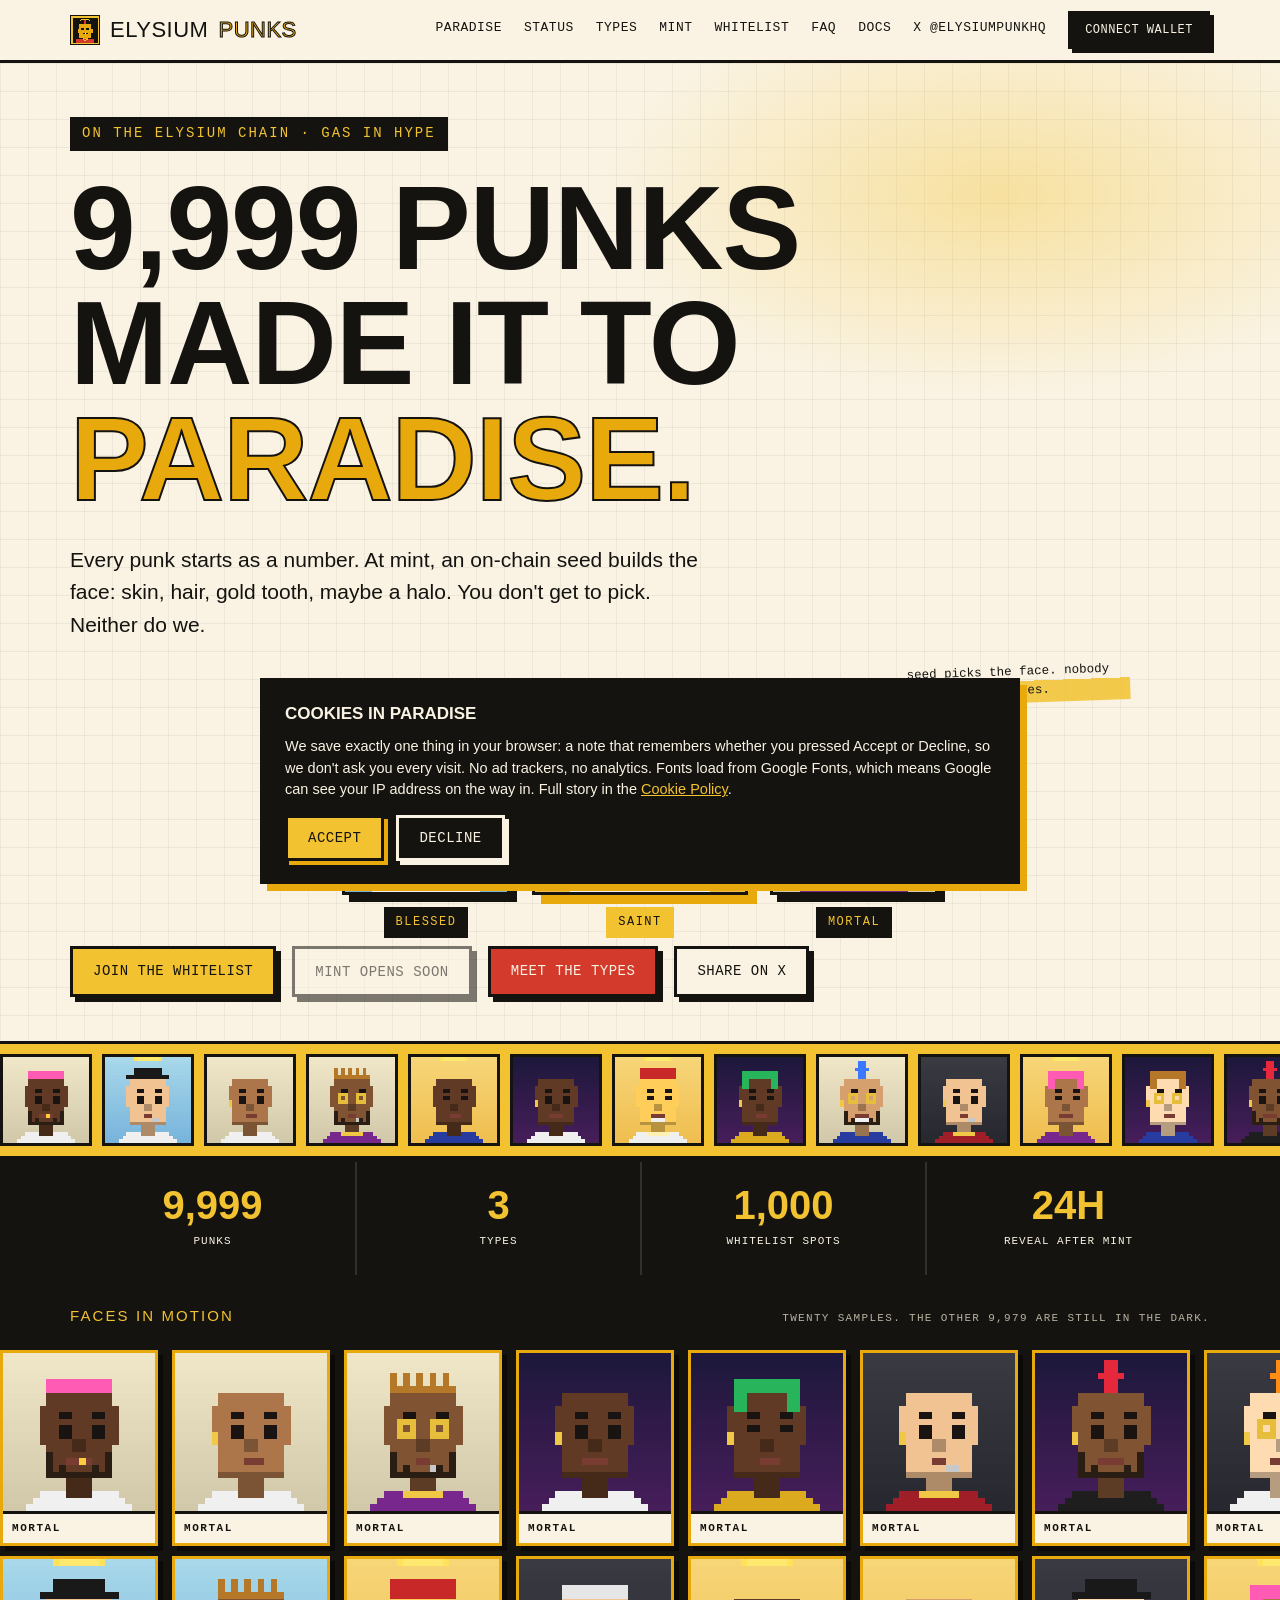
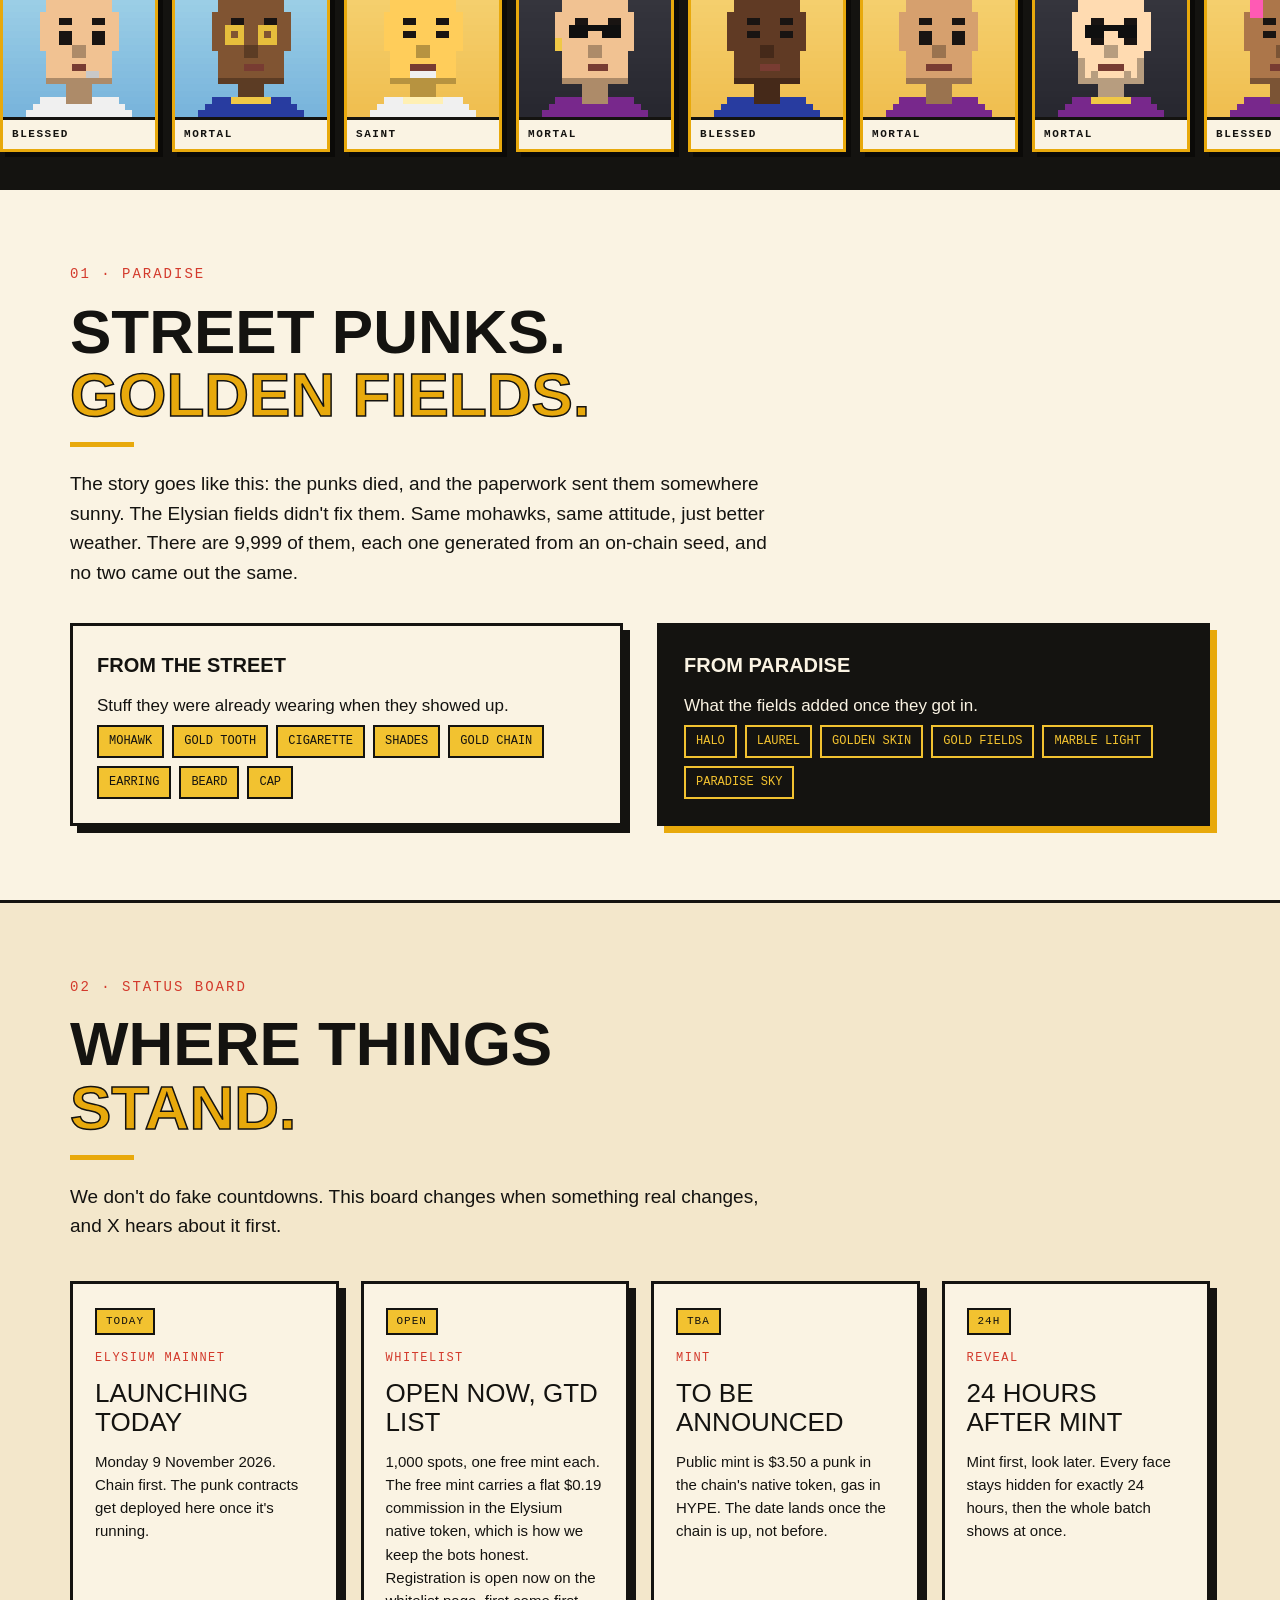
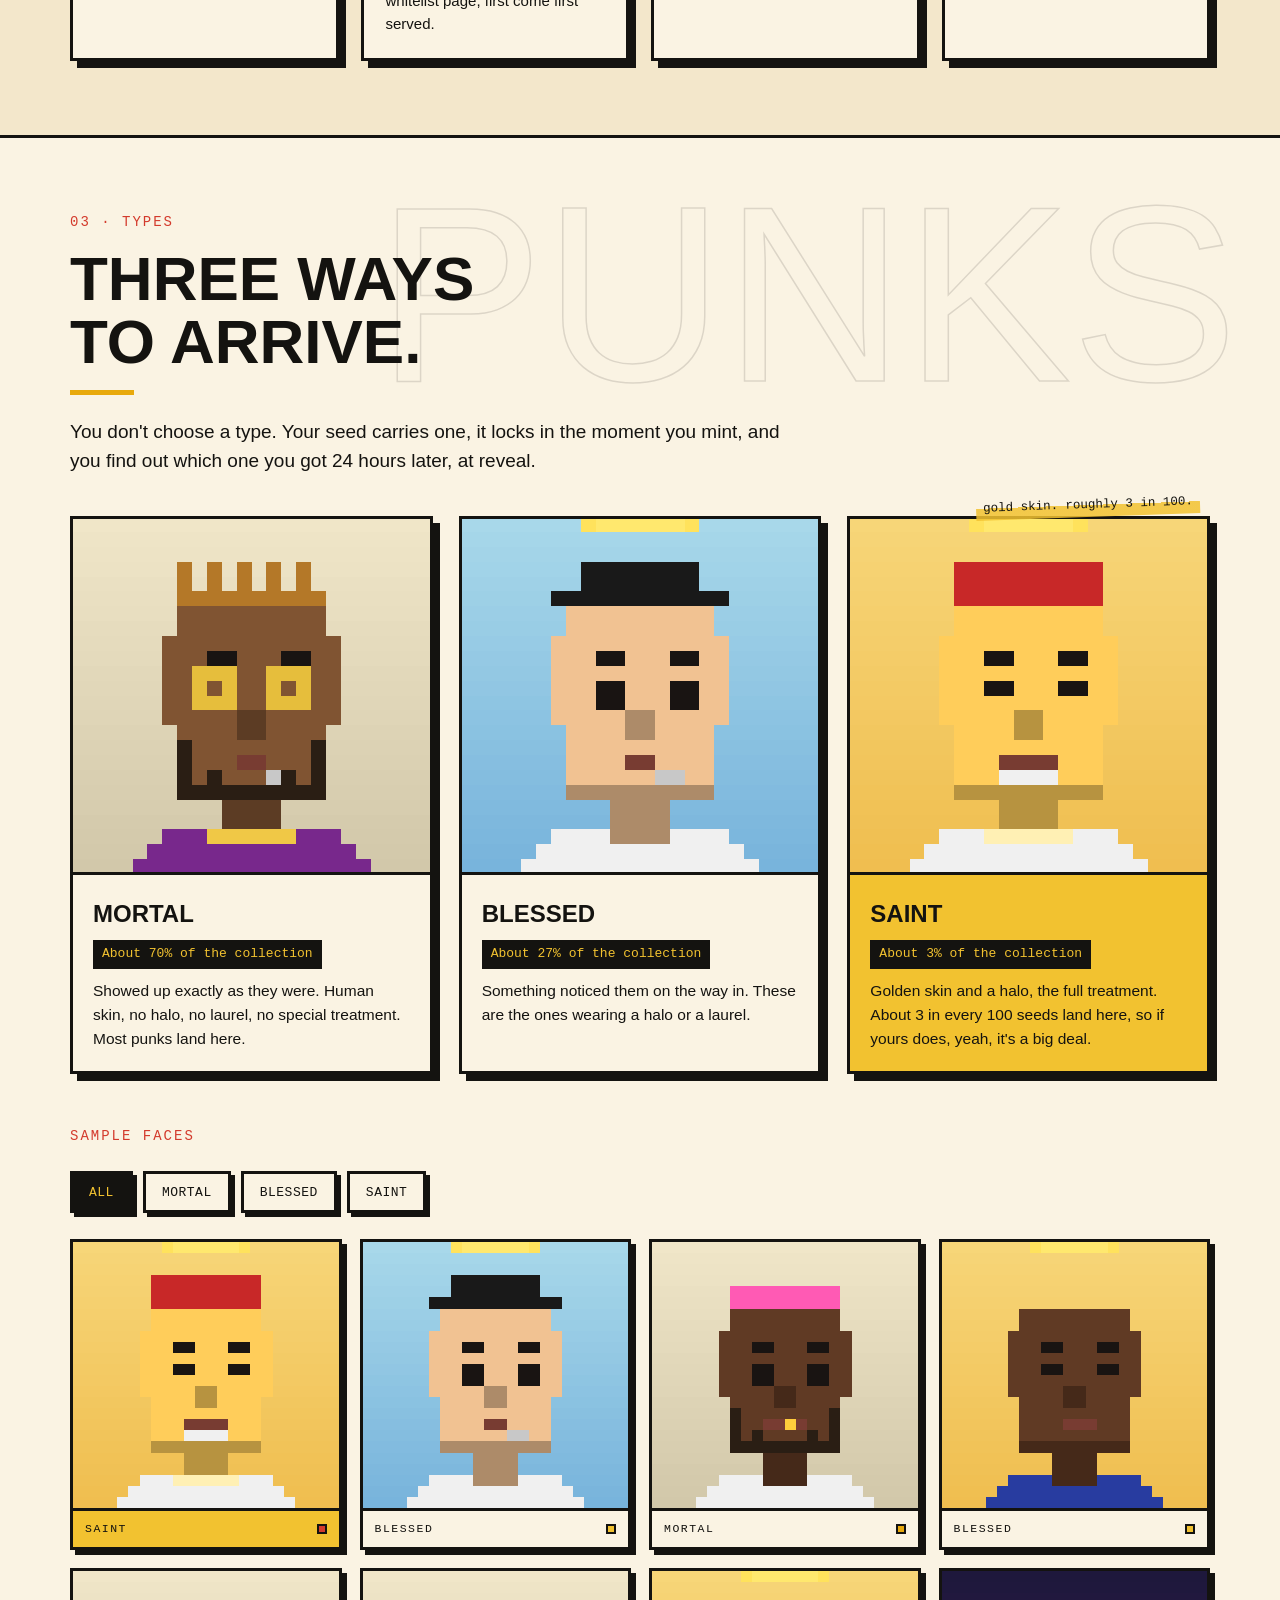
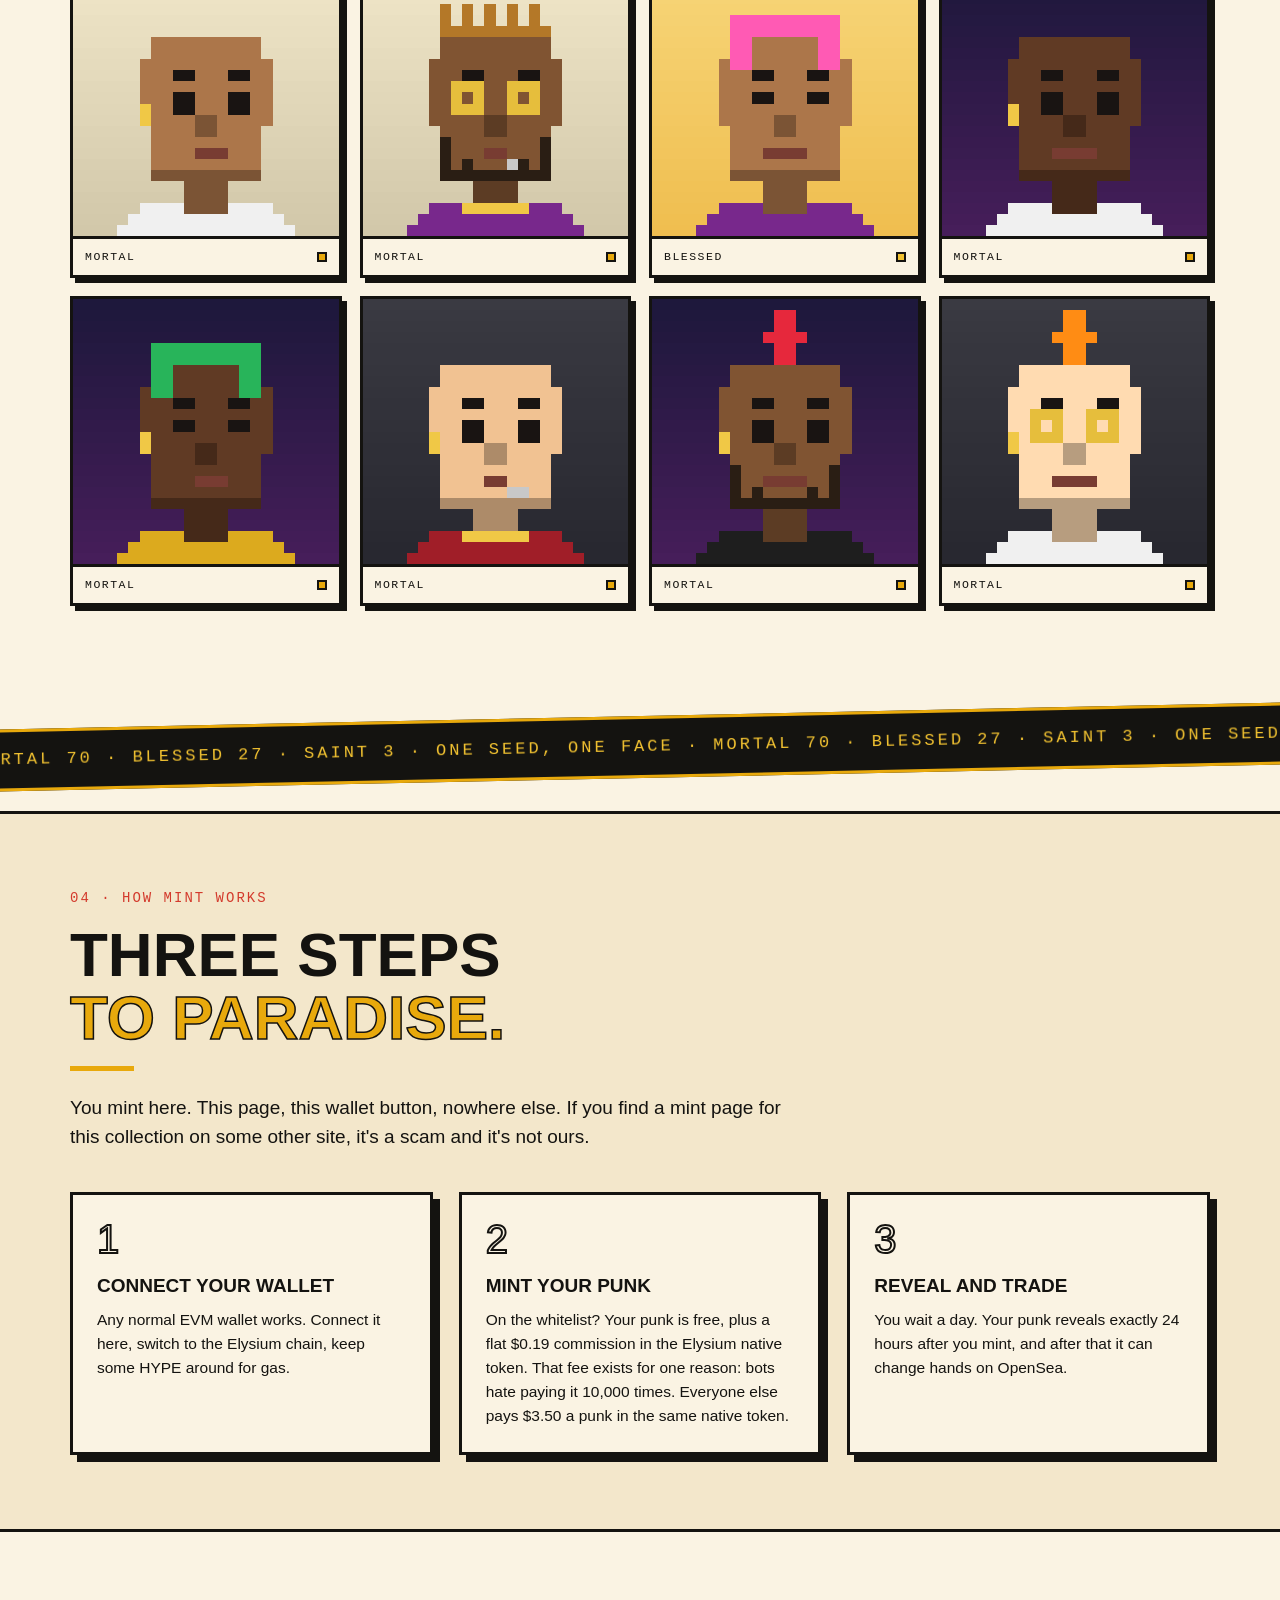
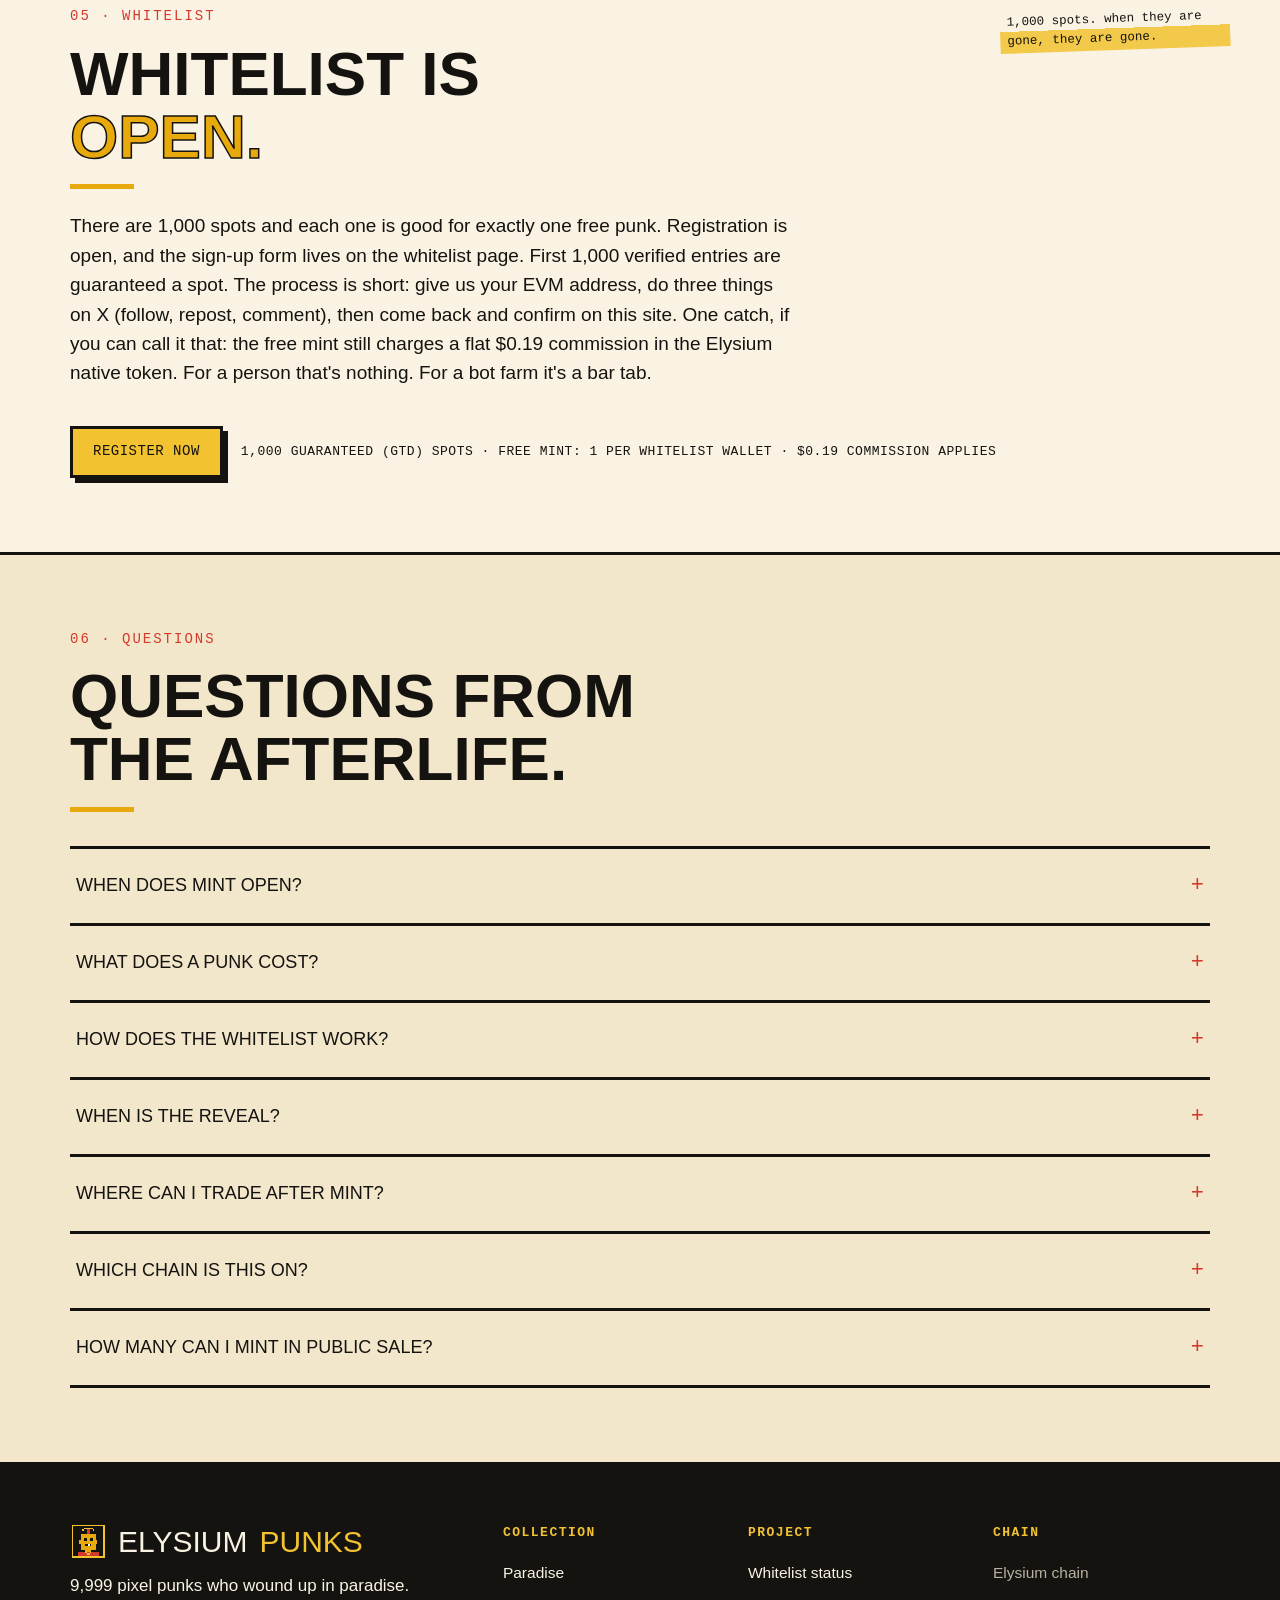
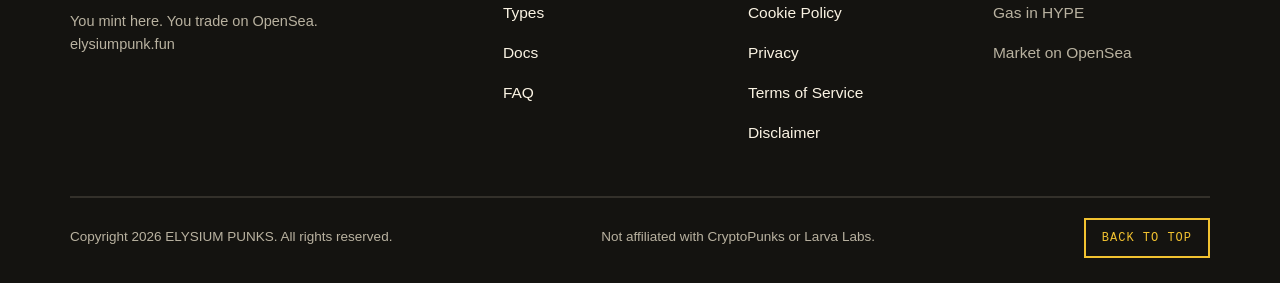
==== commit 1861d33c: "Whitelist OPEN (GTD): registration form live, X @elysiumpunkHQ linked site-wide" ====
--- a/index.html
+++ b/index.html
@@ -6,16 +6,16 @@
 <meta http-equiv="Content-Security-Policy" content="default-src 'self'; script-src 'self'; style-src 'self' https://fonts.googleapis.com 'unsafe-inline'; font-src 'self' https://fonts.gstatic.com; img-src 'self'; connect-src 'none'; base-uri 'self'; form-action 'self'; object-src 'none'">
 <meta name="referrer" content="strict-origin-when-cross-origin">
 <title>ELYSIUM PUNKS: 9,999 Punks Made It To Paradise</title>
-<meta name="description" content="9,999 pixel punks on the Elysium chain, each one generated from an on-chain seed. Whitelist opens soon, public mint $3.50, reveal 24 hours after mint.">
+<meta name="description" content="9,999 pixel punks on the Elysium chain, each one generated from an on-chain seed. Whitelist is open, 1,000 guaranteed spots, public mint $3.50, reveal 24 hours after mint.">
 <meta property="og:type" content="website">
 <meta property="og:site_name" content="ELYSIUM PUNKS">
 <meta property="og:title" content="ELYSIUM PUNKS: 9,999 Punks Made It To Paradise">
-<meta property="og:description" content="Every face is picked by an on-chain seed: skin, hair, gold tooth, maybe a halo. 9,999 punks on the Elysium chain. Whitelist opens soon, public mint $3.50, reveal in 24 hours.">
+<meta property="og:description" content="Every face is picked by an on-chain seed: skin, hair, gold tooth, maybe a halo. 9,999 punks on the Elysium chain. Whitelist is open, 1,000 guaranteed spots, public mint $3.50, reveal in 24 hours.">
 <meta property="og:url" content="https://elysiumpunk.fun/">
 <meta property="og:image" content="https://elysiumpunk.fun/img/og.png">
 <meta name="twitter:card" content="summary_large_image">
 <meta name="twitter:title" content="ELYSIUM PUNKS: 9,999 Punks Made It To Paradise">
-<meta name="twitter:description" content="Every face is picked by an on-chain seed: skin, hair, gold tooth, maybe a halo. 9,999 punks on the Elysium chain. Whitelist opens soon, public mint $3.50, reveal in 24 hours.">
+<meta name="twitter:description" content="Every face is picked by an on-chain seed: skin, hair, gold tooth, maybe a halo. 9,999 punks on the Elysium chain. Whitelist is open, 1,000 guaranteed spots, public mint $3.50, reveal in 24 hours.">
 <meta name="twitter:image" content="https://elysiumpunk.fun/img/og.png">
 <link rel="preconnect" href="https://fonts.googleapis.com">
 <link rel="preconnect" href="https://fonts.gstatic.com" crossorigin>
@@ -37,7 +37,7 @@
       <a href="#whitelist">Whitelist</a>
       <a href="#faq">FAQ</a>
       <a href="docs.html">Docs</a>
-      <a href="https://x.com/" target="_blank" rel="noopener noreferrer">X (TBA)</a>
+      <a href="https://x.com/elysiumpunkHQ" target="_blank" rel="noopener noreferrer">X @elysiumpunkHQ</a>
     </nav>
     <button class="btn small ink head-act" id="connectBtn" type="button">Connect Wallet</button>
   </div>
@@ -66,10 +66,10 @@
       <span class="mnote mnote-hero" aria-hidden="true">seed picks the face. nobody at the studio does.</span>
     </div>
     <div class="hero-cta hi" style="--d:780ms">
-      <button class="btn gold" type="button" disabled>Whitelist opens soon</button>
+      <a class="btn gold" href="whitelist.html">Join the whitelist</a>
       <button class="btn" id="mintBtn" type="button" disabled>Mint opens soon</button>
       <a class="btn red" href="#types">Meet the types</a>
-      <a class="btn" href="https://twitter.com/intent/tweet?text=ELYSIUM%20PUNKS%3A%209%2C999%20pixel%20punks%20made%20it%20to%20paradise.%20Whitelist%20opens%20soon%2C%20mint%20on%20the%20Elysium%20chain.&amp;url=https%3A%2F%2Felysiumpunk.fun" target="_blank" rel="noopener noreferrer">Share on X</a>
+      <a class="btn" href="https://twitter.com/intent/tweet?text=ELYSIUM%20PUNKS%3A%209%2C999%20pixel%20punks%20made%20it%20to%20paradise.%20Whitelist%20is%20open%2C%201%2C000%20guaranteed%20spots%2C%20mint%20on%20the%20Elysium%20chain.&amp;url=https%3A%2F%2Felysiumpunk.fun" target="_blank" rel="noopener noreferrer">Share on X</a>
     </div>
   </div>
   <div class="marquee" aria-hidden="true">
@@ -141,10 +141,10 @@
         <p>Monday 9 November 2026. Chain first. The punk contracts get deployed here once it's running.</p>
       </article>
       <article class="statuscard">
-        <span class="status-pill">Soon</span>
+        <span class="status-pill">Open</span>
         <span class="s-label">Whitelist</span>
-        <span class="s-value">Opens soon</span>
-        <p>1,000 spots, one free mint each. The free mint carries a flat $0.19 commission in the Elysium native token, which is how we keep the bots honest. Registration opens when we announce it on X.</p>
+        <span class="s-value">Open now, GTD list</span>
+        <p>1,000 spots, one free mint each. The free mint carries a flat $0.19 commission in the Elysium native token, which is how we keep the bots honest. Registration is open now on the whitelist page, first come first served.</p>
       </article>
       <article class="statuscard">
         <span class="status-pill">TBA</span>
@@ -254,12 +254,12 @@
 <section class="blk" id="whitelist">
   <div class="wrap">
     <p class="sec-tag">05 · Whitelist</p>
-    <h2>Whitelist<br><span class="gold">opens soon.</span></h2>
-    <p class="lede">There are 1,000 spots and each one is good for exactly one free punk. Registration isn't open yet. It opens the day we post the announcement on X, and the sign-up form will live right here. The process is short: give us your EVM address, do three things on X (follow, repost, comment), then come back and confirm on this site. One catch, if you can call it that: the free mint still charges a flat $0.19 commission in the Elysium native token. For a person that's nothing. For a bot farm it's a bar tab.</p>
+    <h2>Whitelist is<br><span class="gold">open.</span></h2>
+    <p class="lede">There are 1,000 spots and each one is good for exactly one free punk. Registration is open, and the sign-up form lives on the whitelist page. First 1,000 verified entries are guaranteed a spot. The process is short: give us your EVM address, do three things on X (follow, repost, comment), then come back and confirm on this site. One catch, if you can call it that: the free mint still charges a flat $0.19 commission in the Elysium native token. For a person that's nothing. For a bot farm it's a bar tab.</p>
     <span class="mnote mnote-wl" aria-hidden="true">1,000 spots. when they are gone, they are gone.</span>
     <div class="wl-cta rv">
-      <button class="btn gold" type="button" disabled>Registration closed</button>
-      <span class="wl-note">1,000 spots · Free mint: 1 per whitelist wallet · $0.19 commission applies</span>
+      <a class="btn gold" href="whitelist.html">Register now</a>
+      <span class="wl-note">1,000 guaranteed (GTD) spots · Free mint: 1 per whitelist wallet · $0.19 commission applies</span>
     </div>
   </div>
 </section>
@@ -279,7 +279,7 @@
       </details>
       <details>
         <summary>How does the whitelist work? <span class="plus">+</span></summary>
-        <p class="a">It hasn't opened yet, so right now there's nothing to fill in. When it opens: you send us your EVM address, you follow, repost and comment on X, then you confirm back here on the site and get a confirmation code. 1,000 spots total. The announcement lands on X first.</p>
+        <p class="a">It's open. You send us your EVM address on the whitelist page, you follow, repost and comment on X, then you confirm back on the site form and get a confirmation code. 1,000 spots total, and the first 1,000 verified entries are guaranteed.</p>
       </details>
       <details>
         <summary>When is the reveal? <span class="plus">+</span></summary>
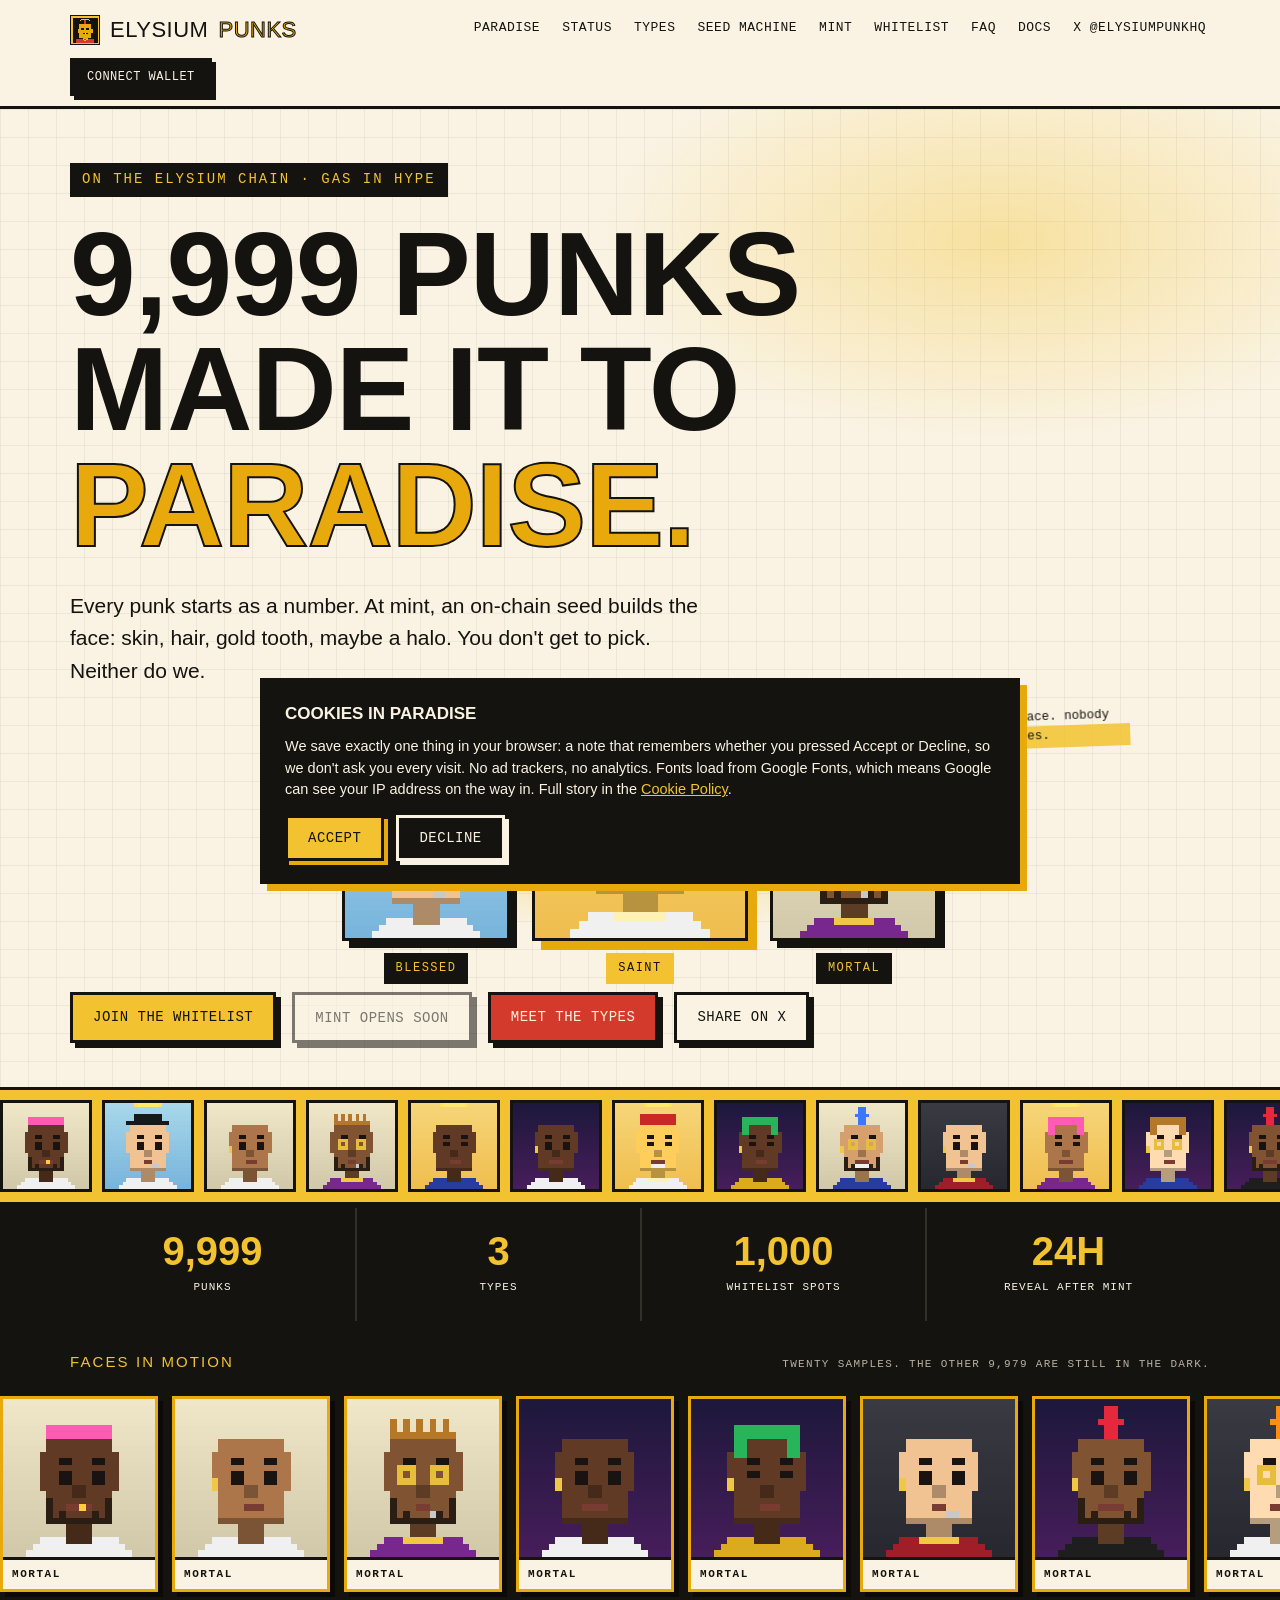
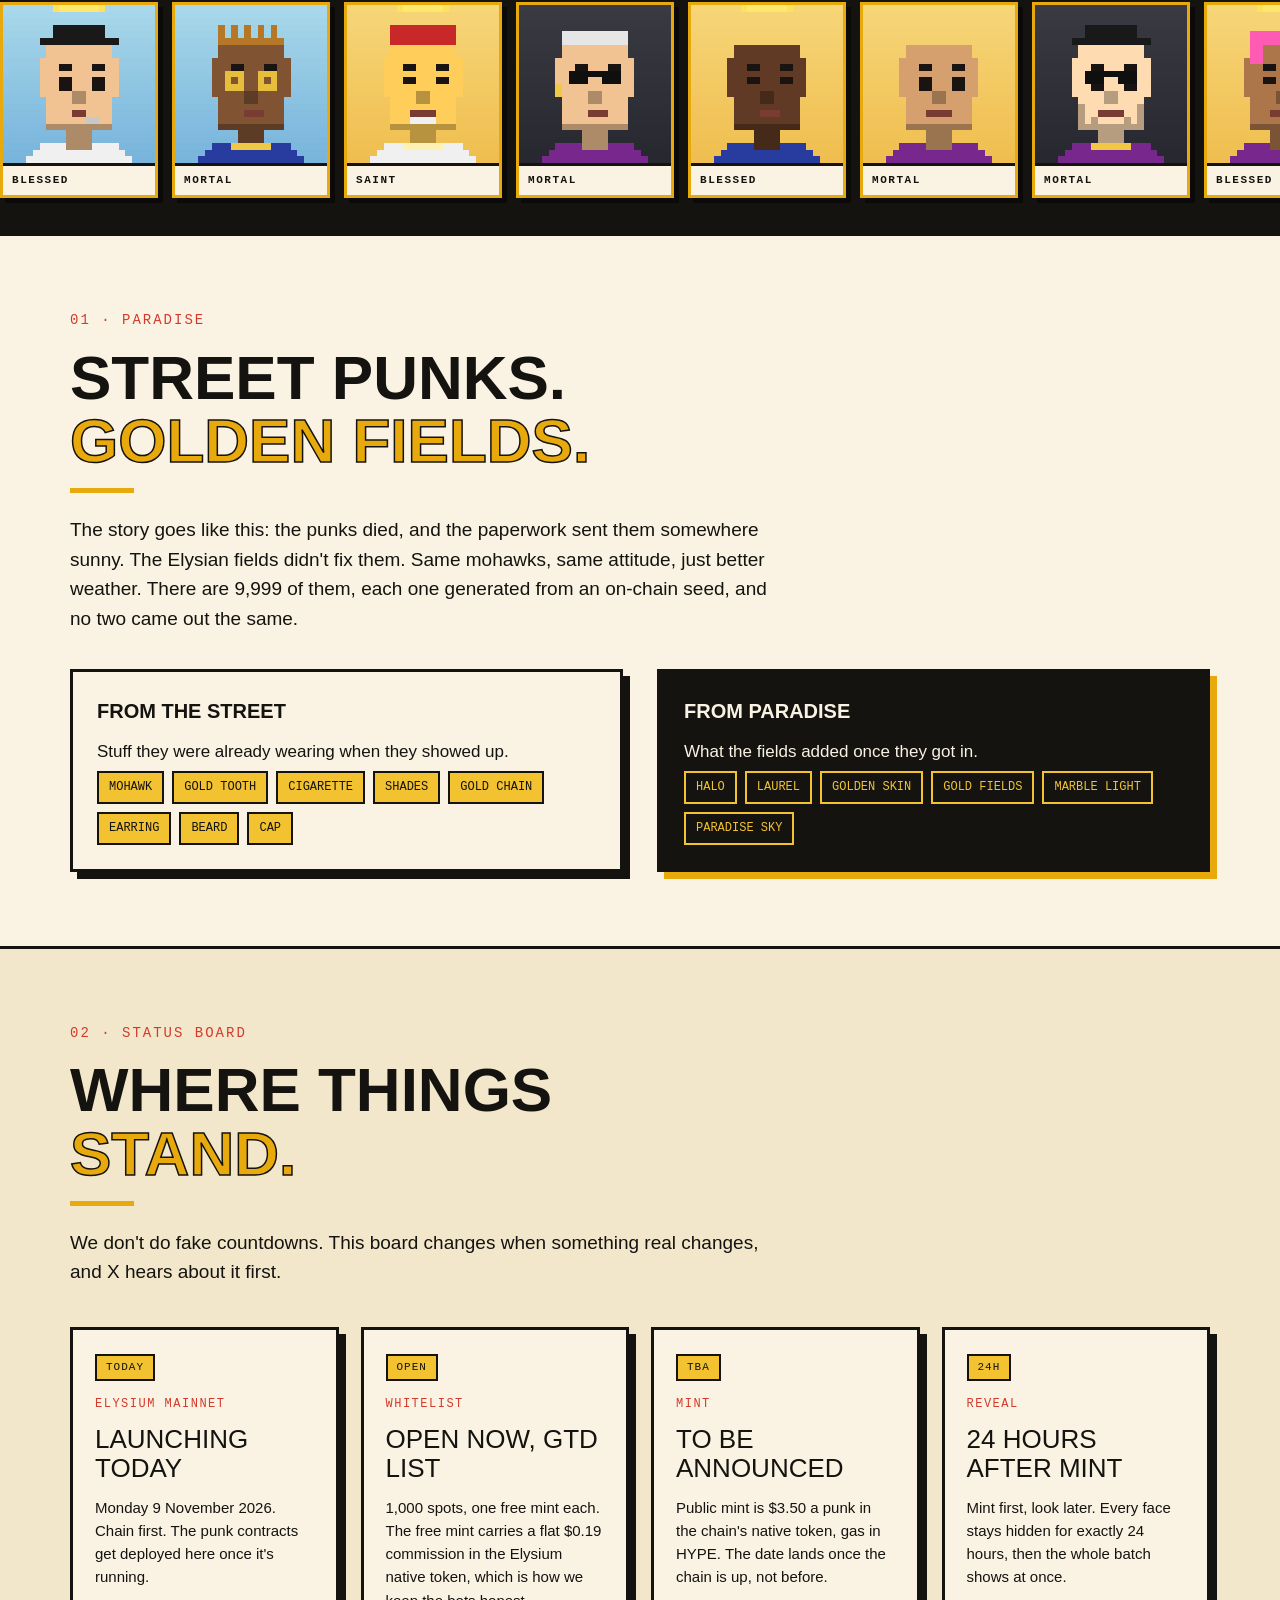
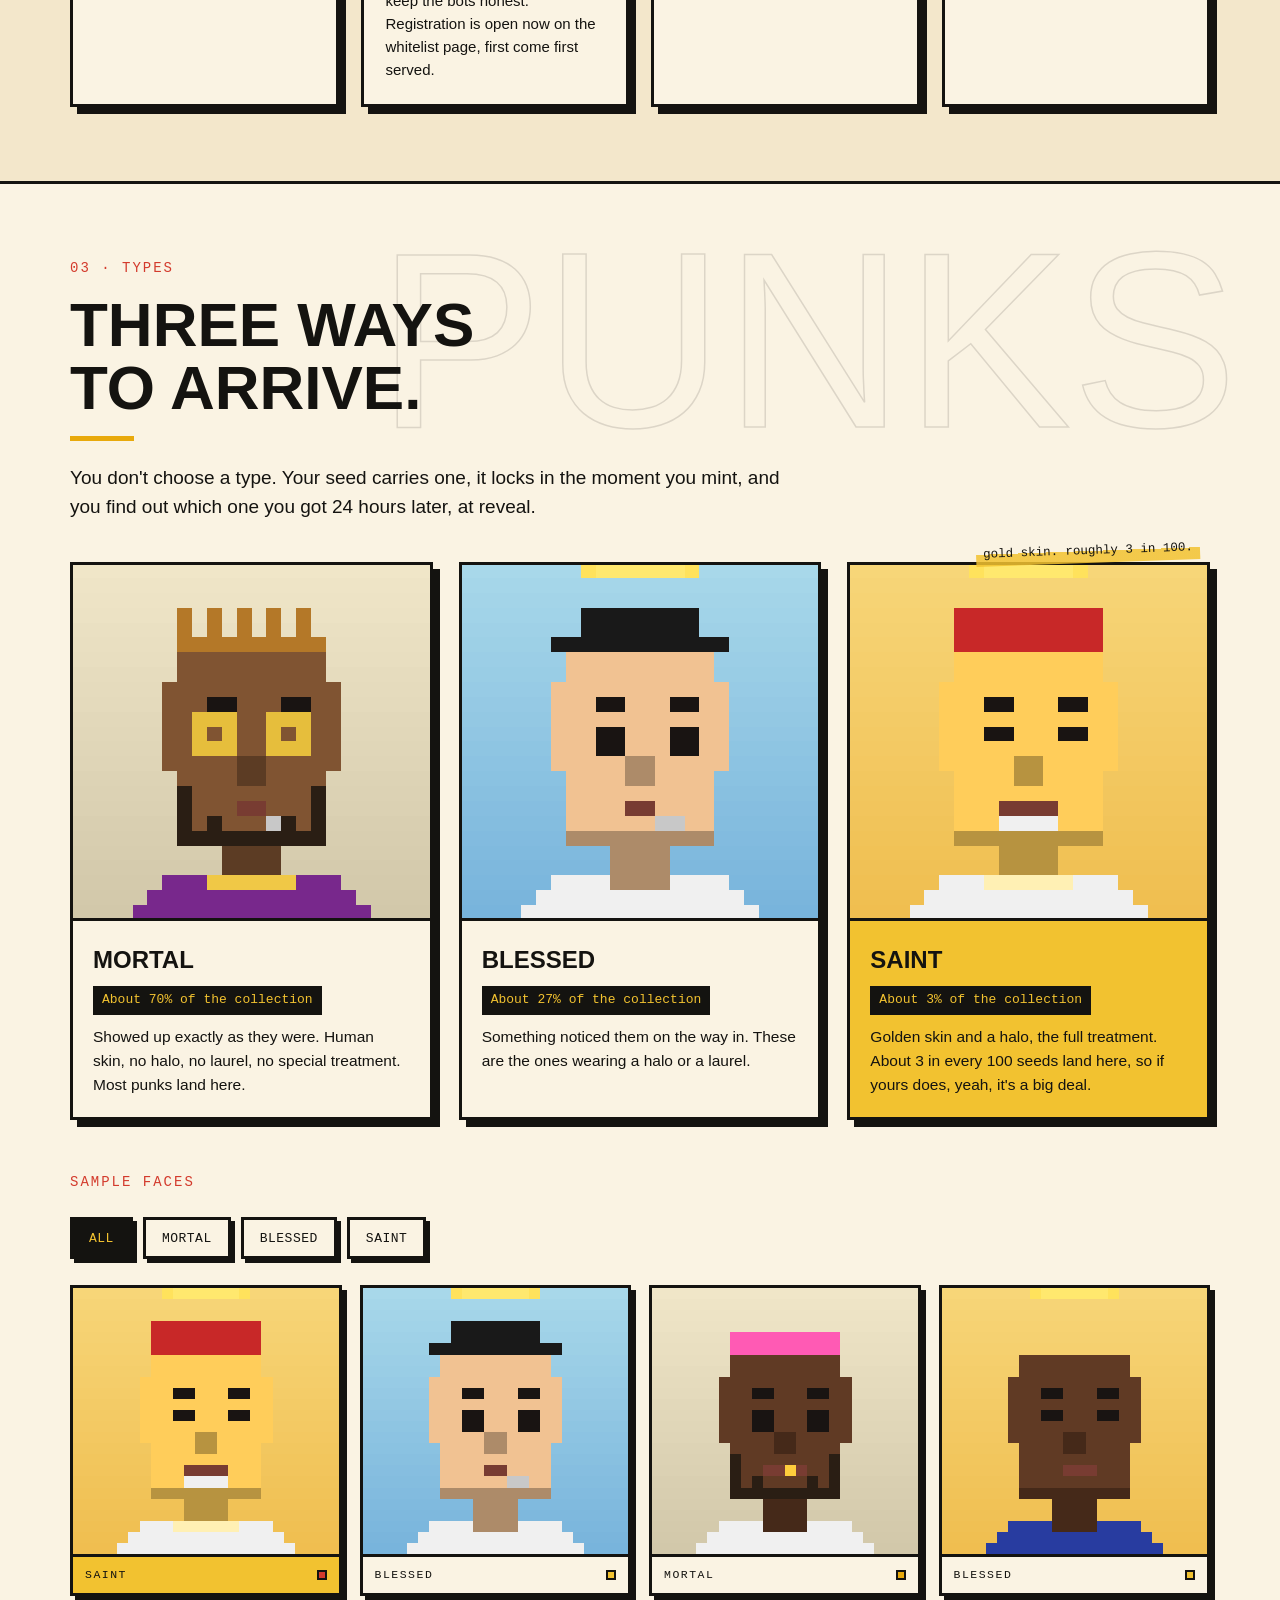
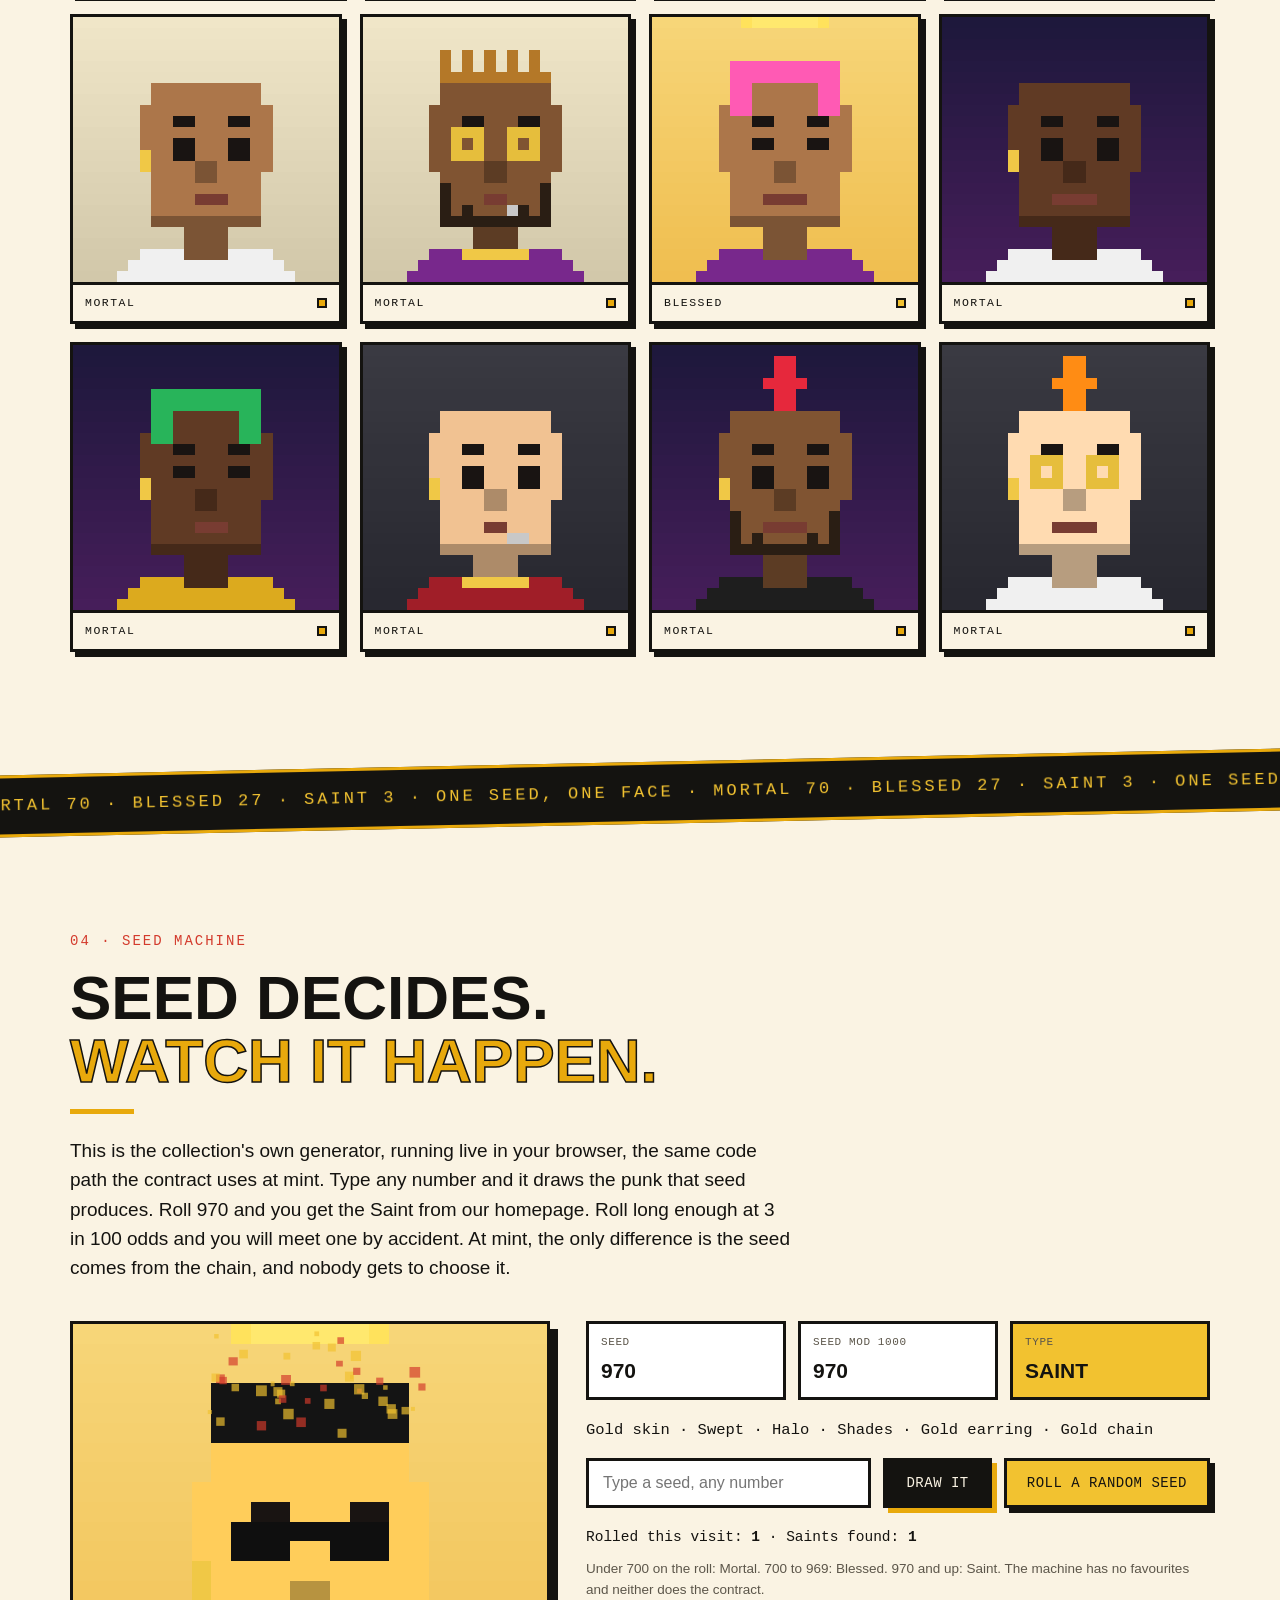
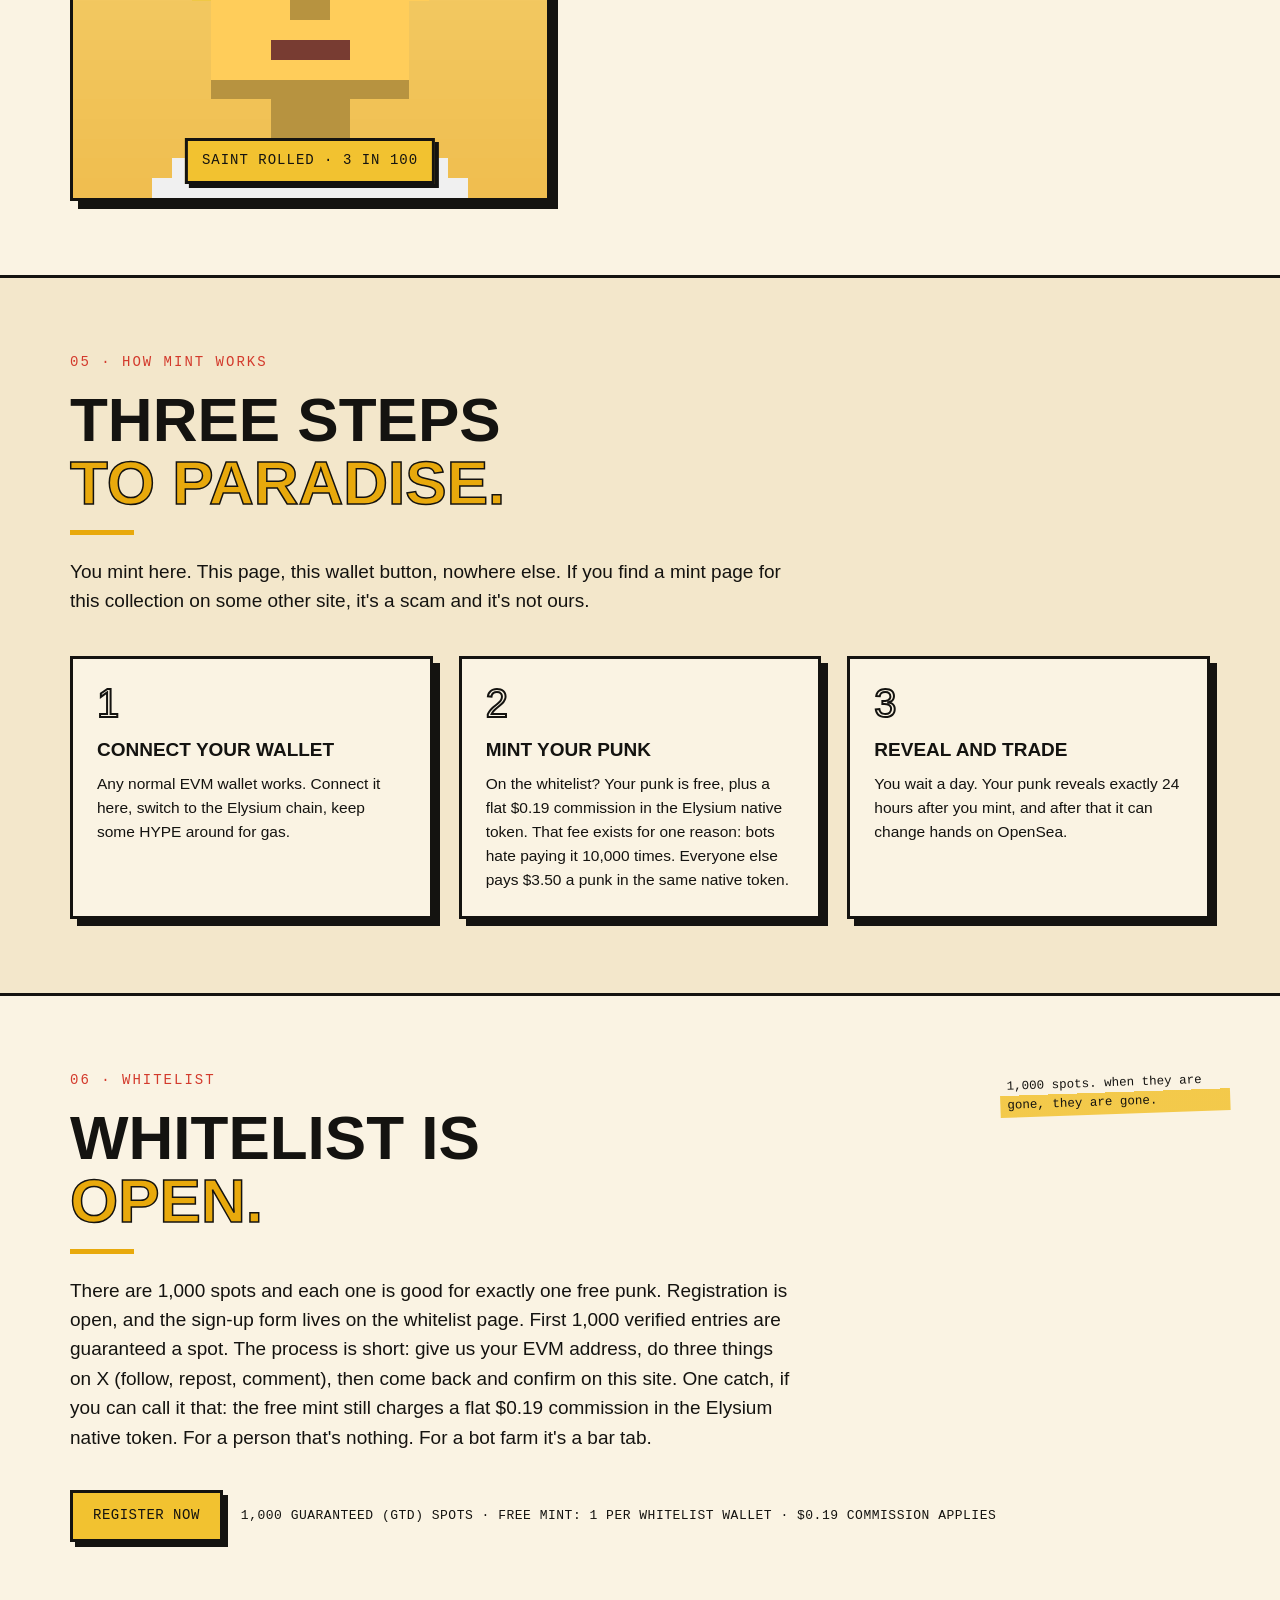
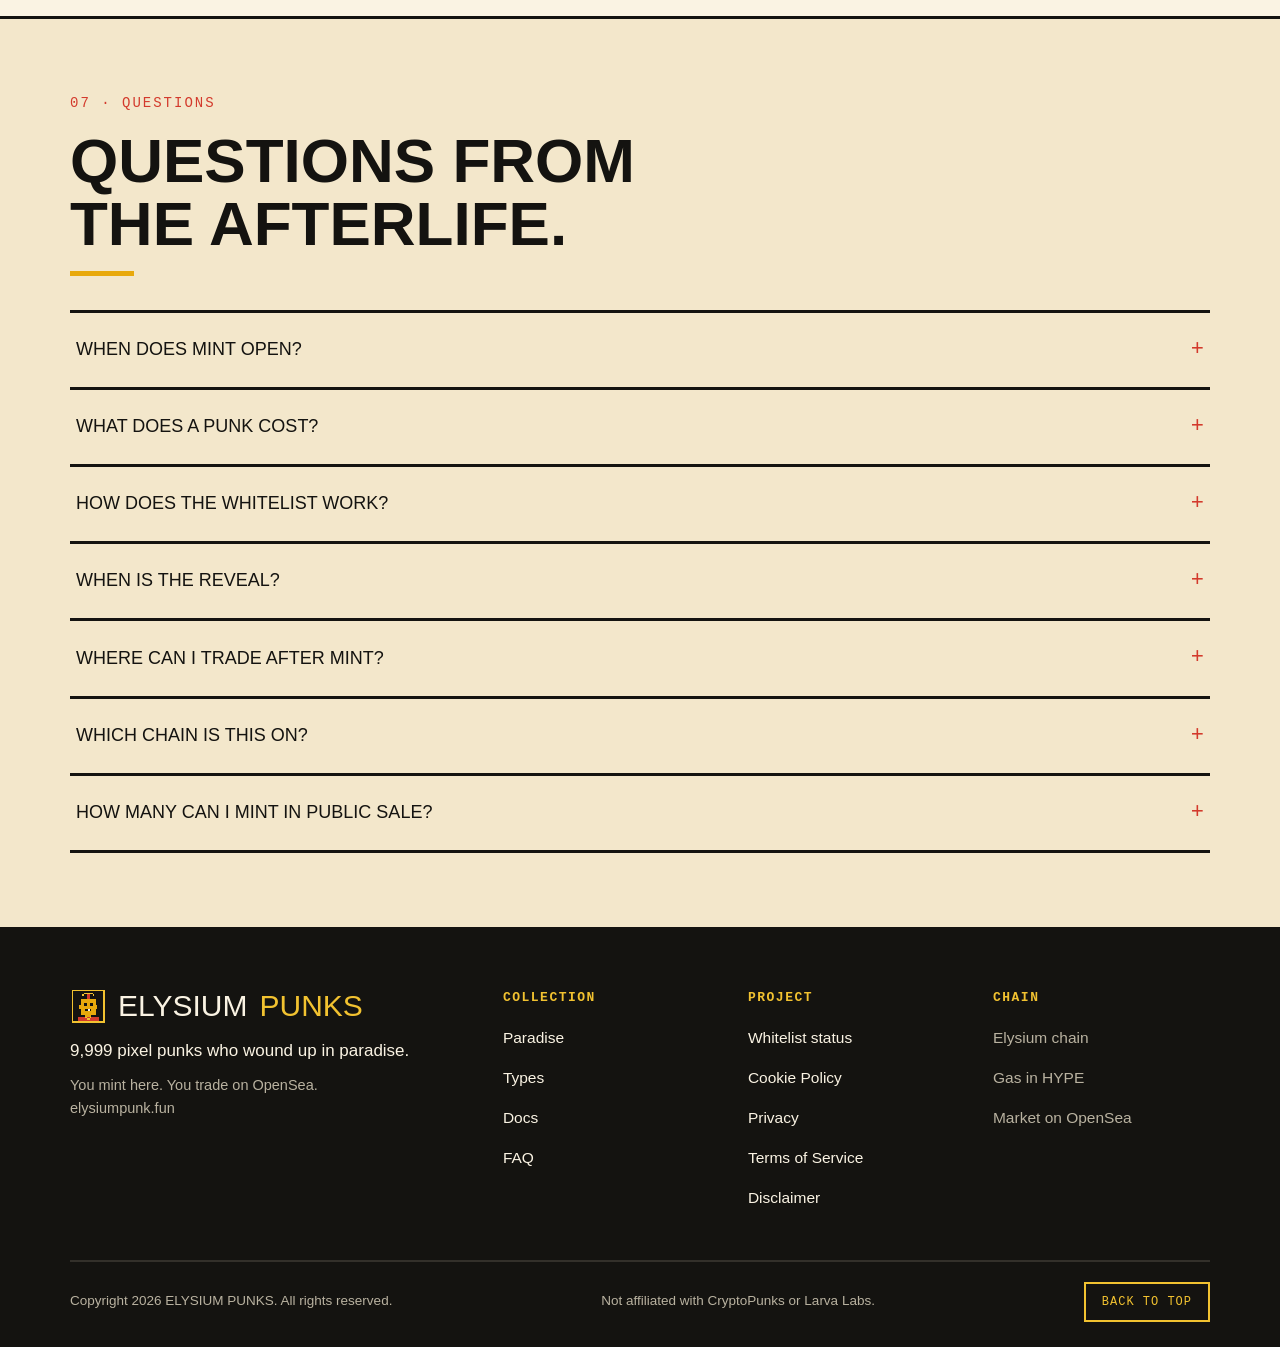
==== commit 95c87476: "v7: Seed Machine (live generator in browser, pixel-identical), hero parallax, scroll-reactive band, " ====
--- a/index.html
+++ b/index.html
@@ -20,7 +20,7 @@
 <link rel="preconnect" href="https://fonts.googleapis.com">
 <link rel="preconnect" href="https://fonts.gstatic.com" crossorigin>
 <link href="https://fonts.googleapis.com/css2?family=Archivo+Black&family=Silkscreen:wght@400;700&family=Space+Grotesk:wght@400;500;700&family=Space+Mono:wght@400;700&display=swap" rel="stylesheet">
-<link rel="stylesheet" href="style.css?v=6">
+<link rel="stylesheet" href="style.css?v=7">
 <link rel="icon" type="image/png" sizes="128x128" href="img/logo.png">
 <link rel="icon" type="image/svg+xml" href="img/logo.svg">
 </head>
@@ -33,6 +33,7 @@
       <a href="#paradise">Paradise</a>
       <a href="#status">Status</a>
       <a href="#types">Types</a>
+      <a href="#seedlab">Seed Machine</a>
       <a href="#how">Mint</a>
       <a href="#whitelist">Whitelist</a>
       <a href="#faq">FAQ</a>
@@ -226,9 +227,39 @@
   </div>
 </div>
 
+
+<section class="blk" id="seedlab">
+  <div class="wrap">
+    <p class="sec-tag">04 · Seed Machine</p>
+    <h2>Seed decides.<br><span class="gold">Watch it happen.</span></h2>
+    <p class="lede">This is the collection's own generator, running live in your browser, the same code path the contract uses at mint. Type any number and it draws the punk that seed produces. Roll 970 and you get the Saint from our homepage. Roll long enough at 3 in 100 odds and you will meet one by accident. At mint, the only difference is the seed comes from the chain, and nobody gets to choose it.</p>
+    <div class="seedlab">
+      <div class="sl-stage" id="slStage">
+        <canvas id="seedCanvas" width="480" height="480" aria-label="Generated punk face"></canvas>
+        <div class="sl-saint" id="slSaint" hidden>SAINT ROLLED · 3 IN 100</div>
+      </div>
+      <div class="sl-panel">
+        <div class="sl-read">
+          <div class="sl-chip"><span>Seed</span><b id="slSeed">970</b></div>
+          <div class="sl-chip"><span>Seed mod 1000</span><b id="slRoll">970</b></div>
+          <div class="sl-chip goldchip"><span>Type</span><b id="slType">Saint</b></div>
+        </div>
+        <p class="sl-traits" id="slTraits">Gold skin · Halo · Gold chain</p>
+        <div class="sl-controls">
+          <input type="number" id="seedInput" placeholder="Type a seed, any number" min="0" step="1">
+          <button class="btn ink" id="seedGo" type="button">Draw it</button>
+          <button class="btn gold" id="rollBtn" type="button">Roll a random seed</button>
+        </div>
+        <p class="sl-count">Rolled this visit: <b id="slCount">0</b> · Saints found: <b id="slSaints">0</b></p>
+        <p class="hint">Under 700 on the roll: Mortal. 700 to 969: Blessed. 970 and up: Saint. The machine has no favourites and neither does the contract.</p>
+      </div>
+    </div>
+  </div>
+</section>
+
 <section class="blk alt" id="how">
   <div class="wrap">
-    <p class="sec-tag">04 · How mint works</p>
+    <p class="sec-tag">05 · How mint works</p>
     <h2>Three steps<br><span class="gold">to paradise.</span></h2>
     <p class="lede">You mint here. This page, this wallet button, nowhere else. If you find a mint page for this collection on some other site, it's a scam and it's not ours.</p>
     <div class="steps rv">
@@ -253,7 +284,7 @@
 
 <section class="blk" id="whitelist">
   <div class="wrap">
-    <p class="sec-tag">05 · Whitelist</p>
+    <p class="sec-tag">06 · Whitelist</p>
     <h2>Whitelist is<br><span class="gold">open.</span></h2>
     <p class="lede">There are 1,000 spots and each one is good for exactly one free punk. Registration is open, and the sign-up form lives on the whitelist page. First 1,000 verified entries are guaranteed a spot. The process is short: give us your EVM address, do three things on X (follow, repost, comment), then come back and confirm on this site. One catch, if you can call it that: the free mint still charges a flat $0.19 commission in the Elysium native token. For a person that's nothing. For a bot farm it's a bar tab.</p>
     <span class="mnote mnote-wl" aria-hidden="true">1,000 spots. when they are gone, they are gone.</span>
@@ -266,7 +297,7 @@
 
 <section class="blk alt" id="faq">
   <div class="wrap">
-    <p class="sec-tag">06 · Questions</p>
+    <p class="sec-tag">07 · Questions</p>
     <h2>Questions from<br>the afterlife.</h2>
     <div class="faq rv">
       <details>
@@ -363,6 +394,7 @@
     <button class="btn ghost" id="cookieDecline" type="button">Decline</button>
   </div>
 </div>
-<script src="app.js?v=4"></script>
+<script src="app.js?v=5"></script>
+<script src="seedlab.js?v=1"></script>
 </body>
 </html>
--- a/style.css
+++ b/style.css
@@ -683,3 +683,51 @@
   .gallery img{transition:none}
   .gallery figure:hover img{transform:none}
 }
+
+/* ---------- seed machine ---------- */
+.seedlab{
+  display:grid;grid-template-columns:minmax(0,480px) 1fr;gap:36px;
+  align-items:start;margin-top:38px;
+}
+.sl-stage{
+  position:relative;border:3px solid var(--ink);background:#fff;
+  box-shadow:8px 8px 0 var(--ink);
+  transform:perspective(900px) rotateX(var(--rx,0deg)) rotateY(var(--ry,0deg));
+  transition:transform .18s ease-out;
+}
+.sl-stage canvas{width:100%;height:auto;display:block;image-rendering:pixelated}
+.sl-saint{
+  position:absolute;left:50%;bottom:14px;transform:translateX(-50%);
+  background:var(--gold2);border:3px solid var(--ink);color:var(--ink);
+  font-family:var(--pix);font-size:14px;letter-spacing:1px;padding:9px 14px;
+  white-space:nowrap;box-shadow:4px 4px 0 var(--ink);
+}
+.sl-read{display:grid;grid-template-columns:repeat(3,1fr);gap:12px}
+.sl-chip{border:3px solid var(--ink);background:#fff;padding:10px 12px;min-width:0}
+.sl-chip span{
+  display:block;font-family:var(--mono);font-size:11px;letter-spacing:.6px;
+  text-transform:uppercase;color:#5c564a;margin-bottom:4px;
+}
+.sl-chip b{font-family:var(--disp);font-size:21px;text-transform:uppercase;overflow-wrap:anywhere}
+.sl-chip.goldchip{background:var(--gold2)}
+.sl-traits{
+  font-family:var(--mono);font-size:15.5px;margin:18px 0 4px;line-height:1.55;
+}
+.sl-controls{display:flex;gap:12px;flex-wrap:wrap;margin-top:16px}
+.sl-controls input{
+  flex:1 1 190px;font-family:var(--body);font-size:16px;padding:13px 14px;
+  border:3px solid var(--ink);background:#fff;color:var(--ink);
+}
+.sl-controls input:focus{outline:3px solid var(--gold2);outline-offset:1px}
+.sl-count{font-family:var(--mono);font-size:14.5px;margin-top:18px}
+.sl-panel .hint{font-size:13.5px;color:#5c564a;margin-top:10px;line-height:1.55}
+.hero-trio{will-change:transform}
+@media (max-width:900px){
+  .seedlab{grid-template-columns:1fr}
+  .sl-stage{max-width:480px}
+}
+@media (max-width:520px){
+  .sl-read{grid-template-columns:repeat(3,1fr);gap:8px}
+  .sl-chip b{font-size:16px}
+  .sl-chip{padding:8px 9px}
+}
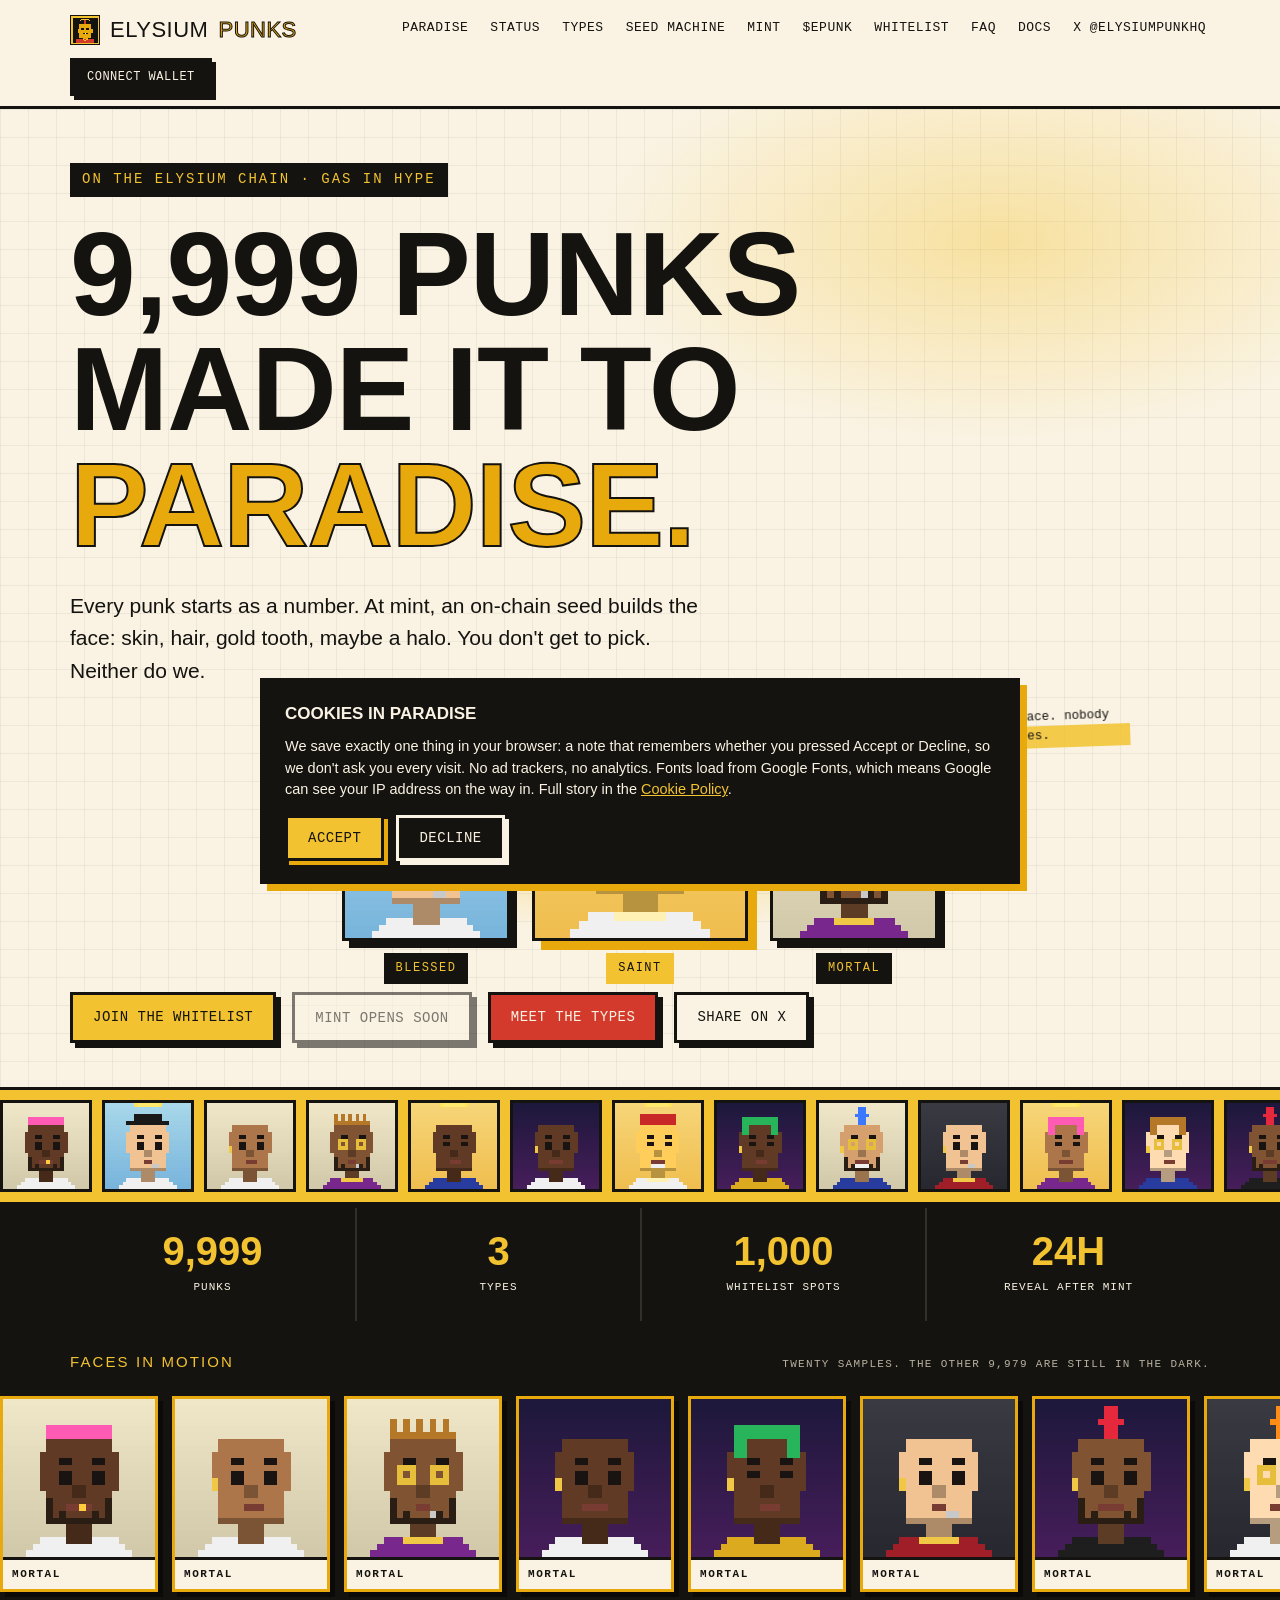
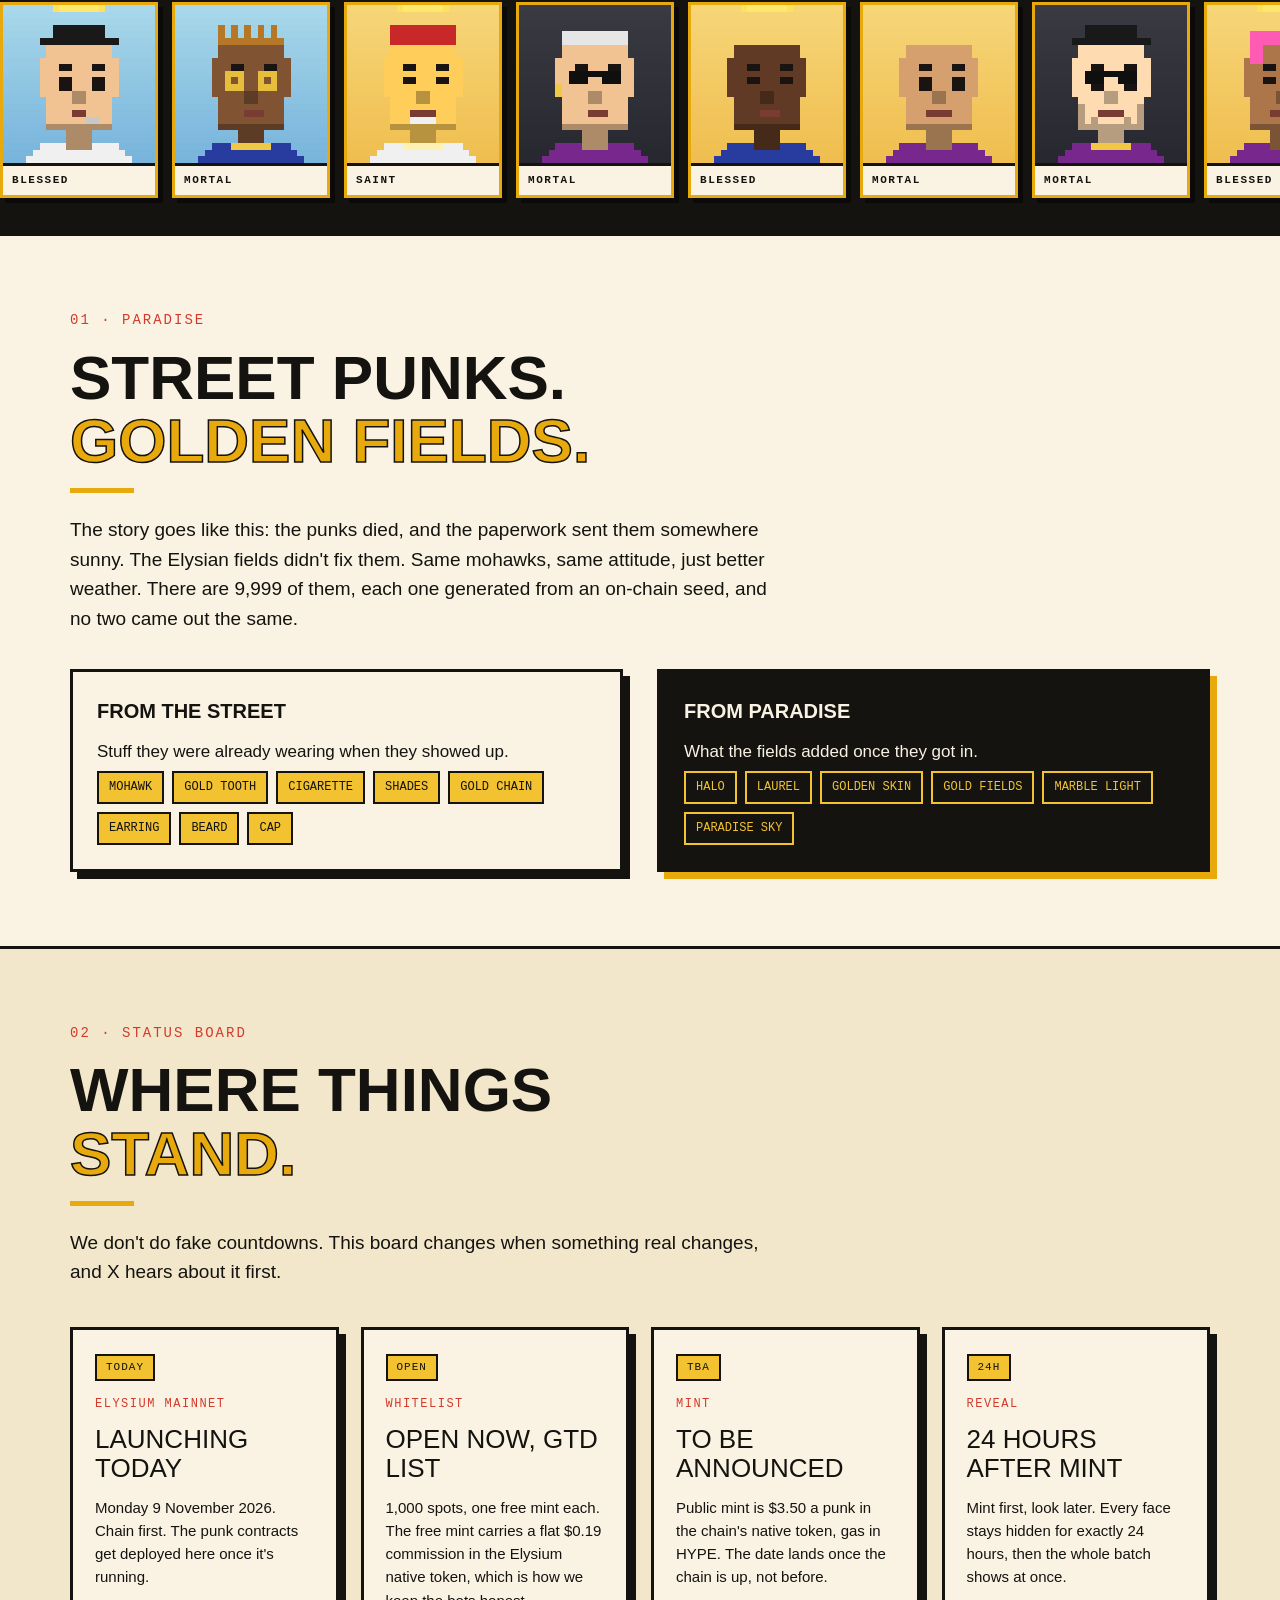
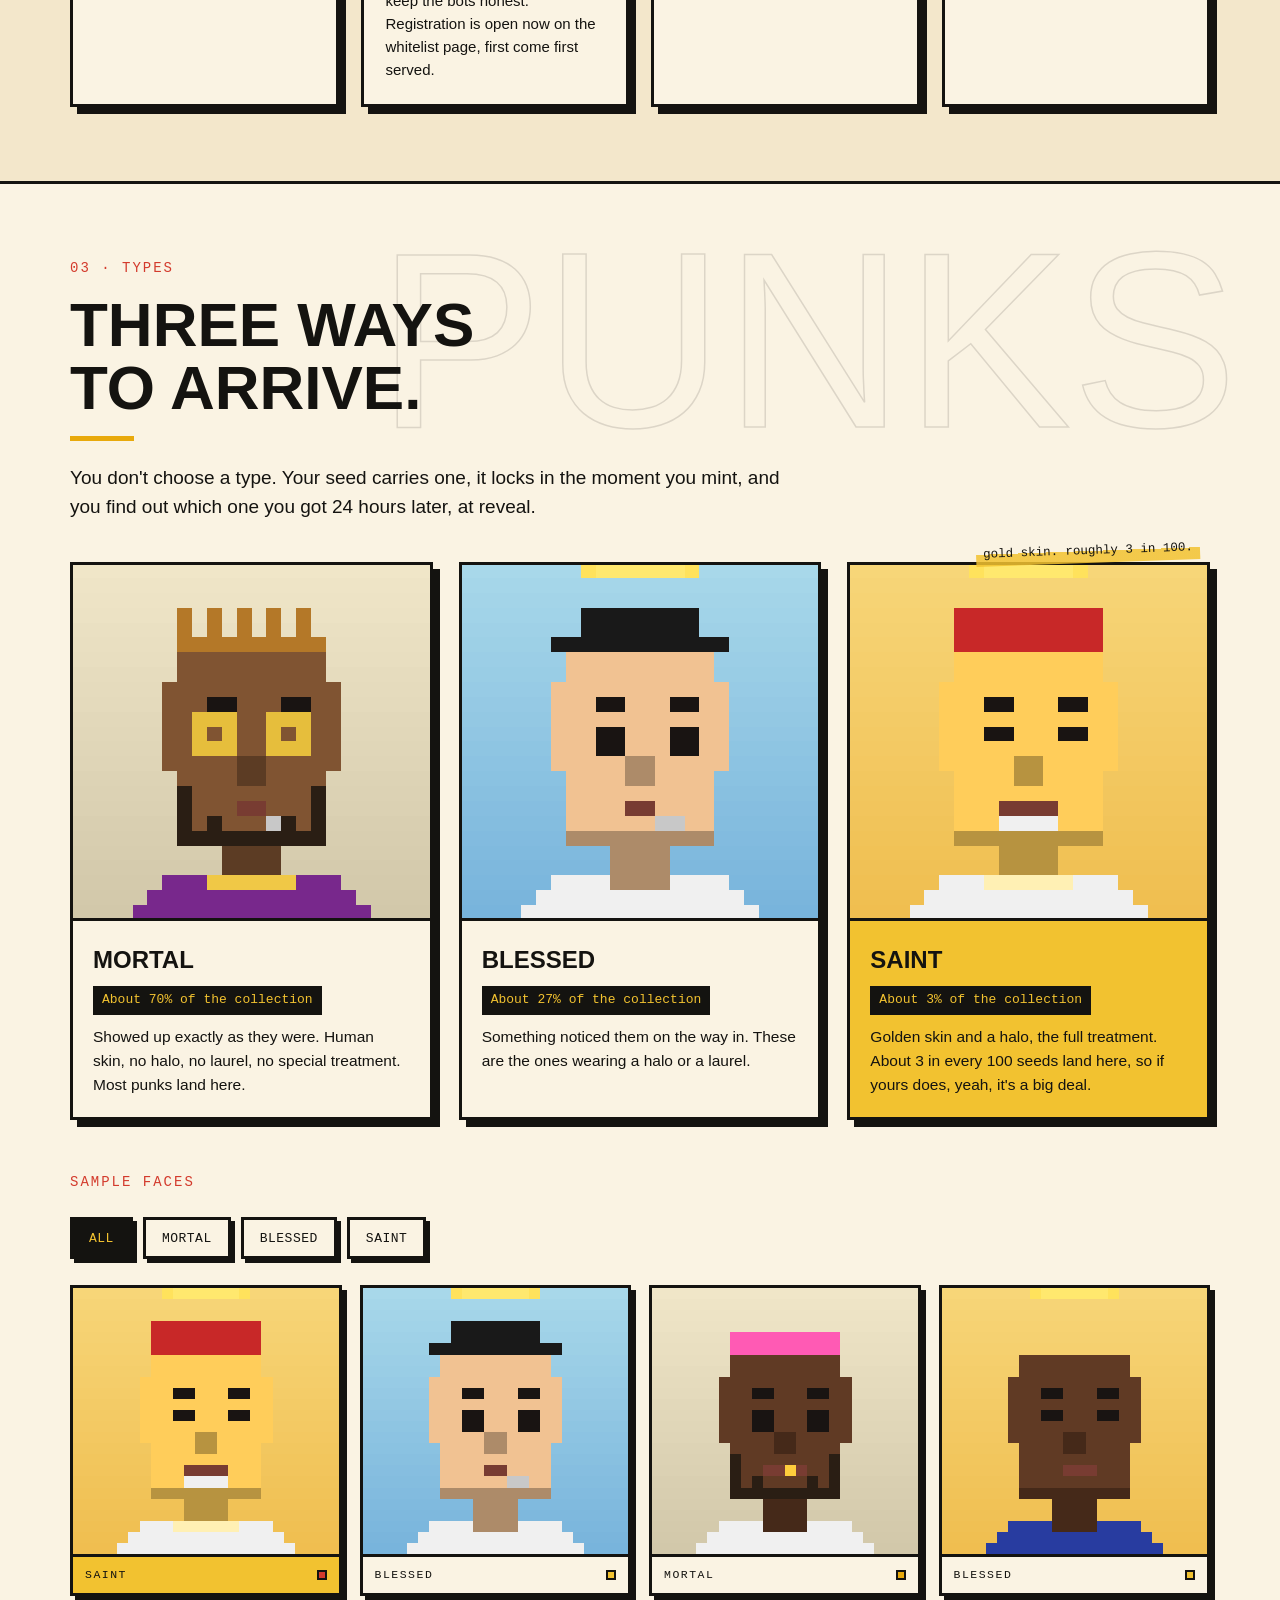
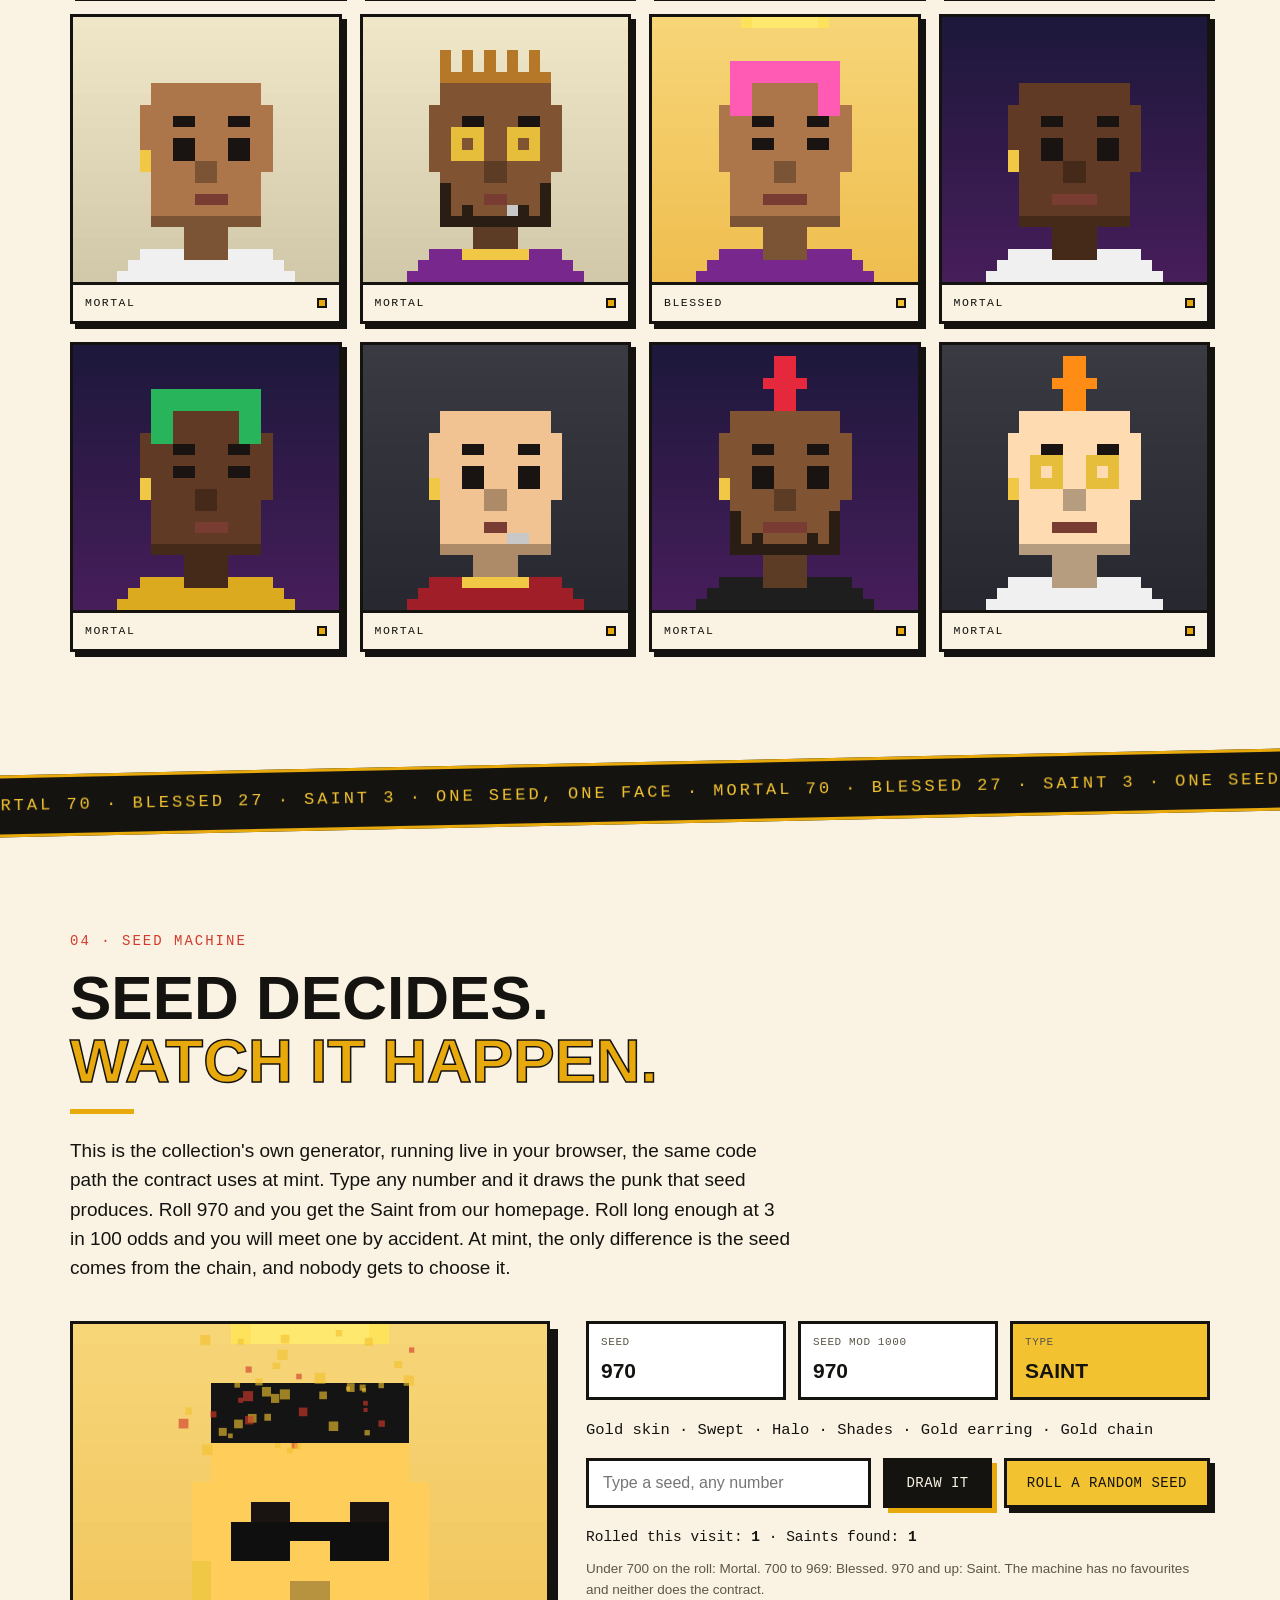
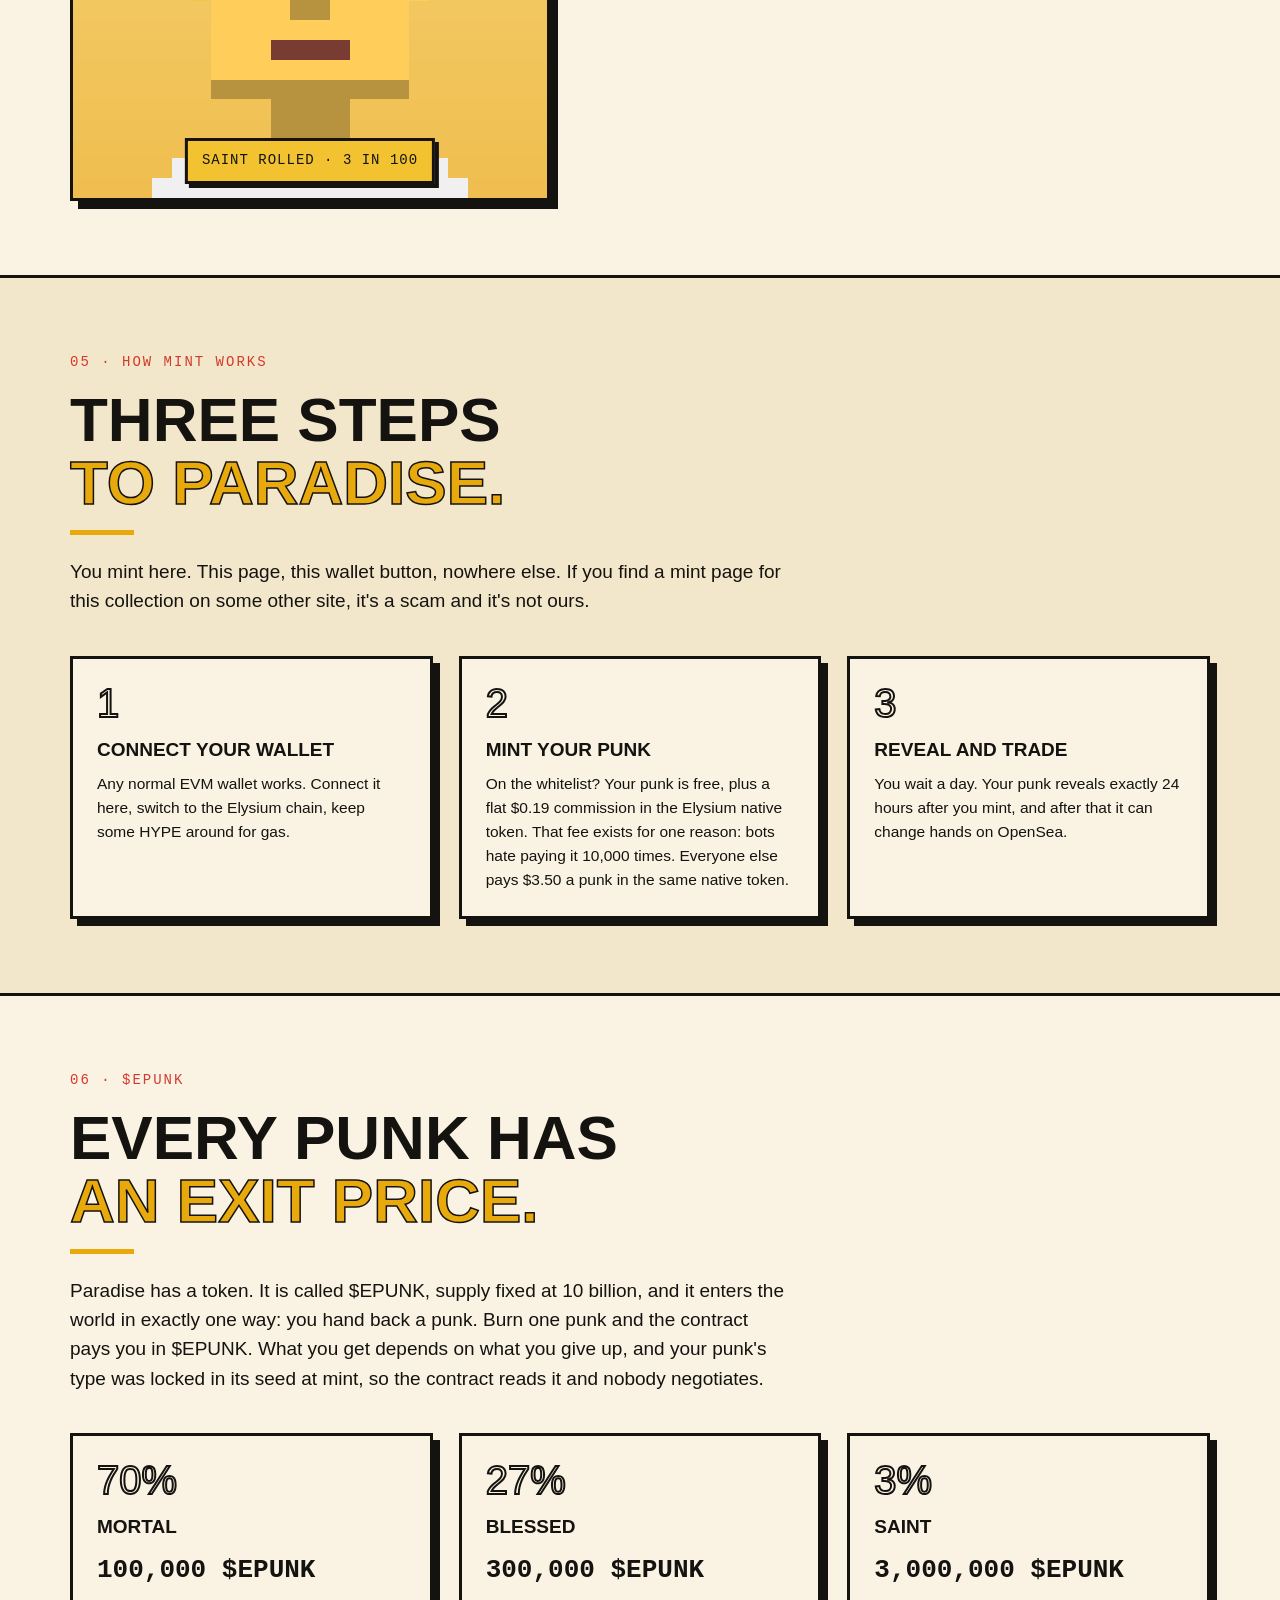
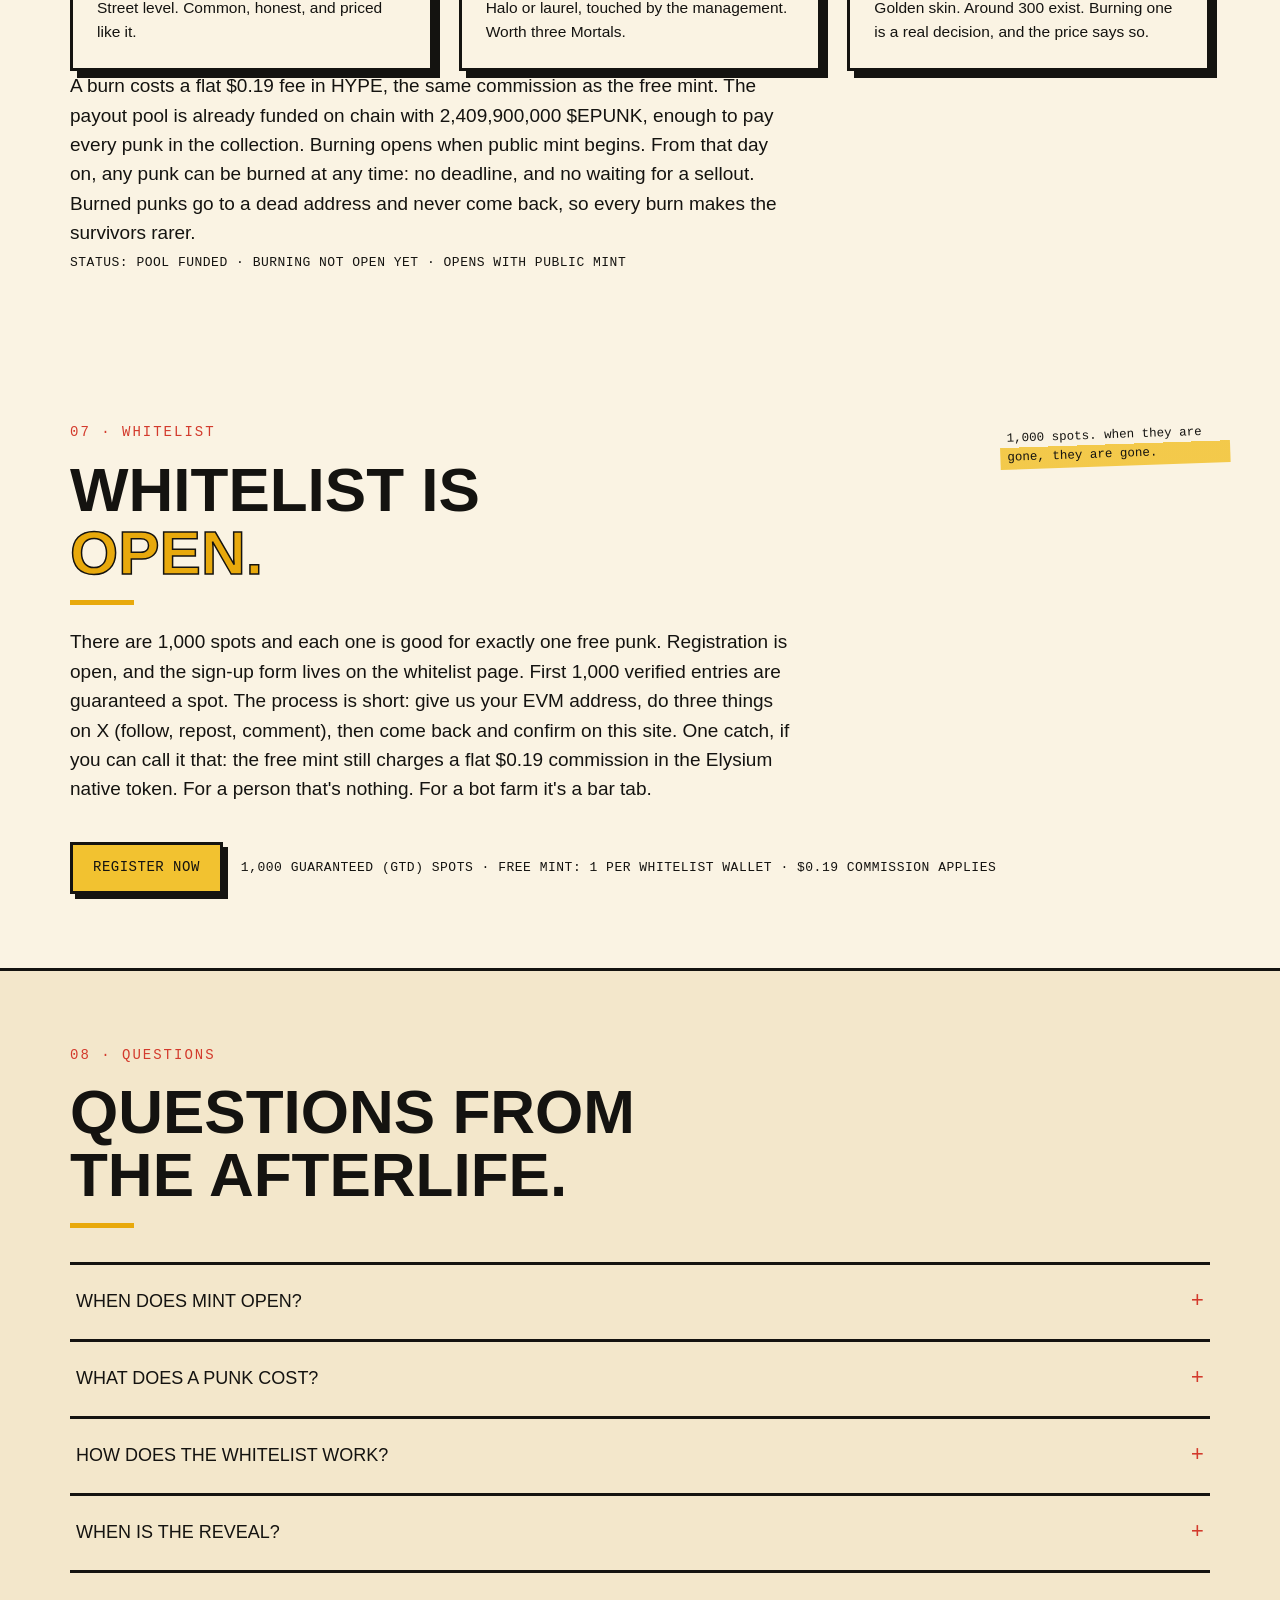
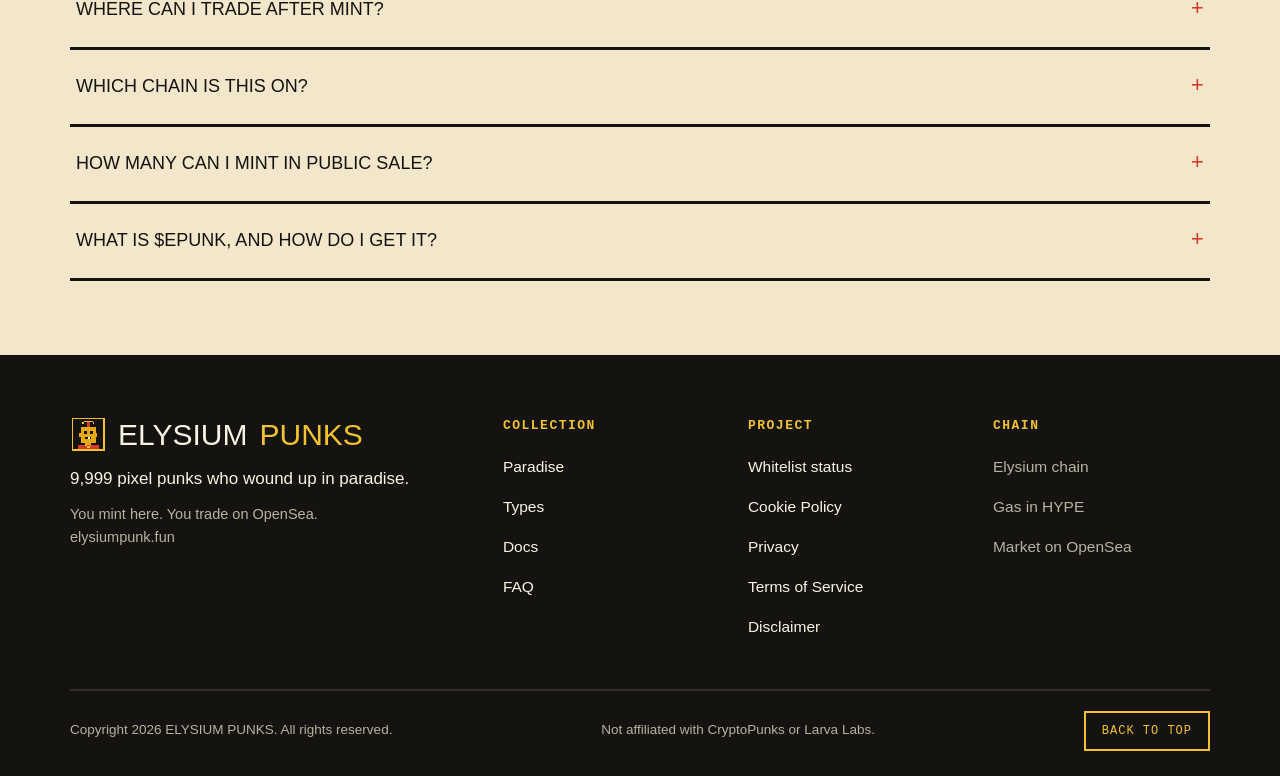
==== commit deaec27c: "Add $EPUNK burn model section (06), renumber whitelist/FAQ, style.css v8" ====
--- a/index.html
+++ b/index.html
@@ -20,7 +20,7 @@
 <link rel="preconnect" href="https://fonts.googleapis.com">
 <link rel="preconnect" href="https://fonts.gstatic.com" crossorigin>
 <link href="https://fonts.googleapis.com/css2?family=Archivo+Black&family=Silkscreen:wght@400;700&family=Space+Grotesk:wght@400;500;700&family=Space+Mono:wght@400;700&display=swap" rel="stylesheet">
-<link rel="stylesheet" href="style.css?v=7">
+<link rel="stylesheet" href="style.css?v=8">
 <link rel="icon" type="image/png" sizes="128x128" href="img/logo.png">
 <link rel="icon" type="image/svg+xml" href="img/logo.svg">
 </head>
@@ -35,6 +35,7 @@
       <a href="#types">Types</a>
       <a href="#seedlab">Seed Machine</a>
       <a href="#how">Mint</a>
+      <a href="#epunk">$EPUNK</a>
       <a href="#whitelist">Whitelist</a>
       <a href="#faq">FAQ</a>
       <a href="docs.html">Docs</a>
@@ -282,9 +283,39 @@
   </div>
 </section>
 
+<section class="blk" id="epunk">
+  <div class="wrap">
+    <p class="sec-tag">06 · $EPUNK</p>
+    <h2>Every punk has<br><span class="gold">an exit price.</span></h2>
+    <p class="lede">Paradise has a token. It is called $EPUNK, supply fixed at 10 billion, and it enters the world in exactly one way: you hand back a punk. Burn one punk and the contract pays you in $EPUNK. What you get depends on what you give up, and your punk's type was locked in its seed at mint, so the contract reads it and nobody negotiates.</p>
+    <div class="steps rv">
+      <div class="step">
+        <div class="num">70%</div>
+        <h3>Mortal</h3>
+        <p class="amt">100,000 $EPUNK</p>
+        <p>Street level. Common, honest, and priced like it.</p>
+      </div>
+      <div class="step">
+        <div class="num">27%</div>
+        <h3>Blessed</h3>
+        <p class="amt">300,000 $EPUNK</p>
+        <p>Halo or laurel, touched by the management. Worth three Mortals.</p>
+      </div>
+      <div class="step">
+        <div class="num">3%</div>
+        <h3>Saint</h3>
+        <p class="amt">3,000,000 $EPUNK</p>
+        <p>Golden skin. Around 300 exist. Burning one is a real decision, and the price says so.</p>
+      </div>
+    </div>
+    <p class="lede">A burn costs a flat $0.19 fee in HYPE, the same commission as the free mint. The payout pool is already funded on chain with 2,409,900,000 $EPUNK, enough to pay every punk in the collection. Burning opens when public mint begins. From that day on, any punk can be burned at any time: no deadline, and no waiting for a sellout. Burned punks go to a dead address and never come back, so every burn makes the survivors rarer.</p>
+    <span class="wl-note">Status: pool funded · burning not open yet · opens with public mint</span>
+  </div>
+</section>
+
 <section class="blk" id="whitelist">
   <div class="wrap">
-    <p class="sec-tag">06 · Whitelist</p>
+    <p class="sec-tag">07 · Whitelist</p>
     <h2>Whitelist is<br><span class="gold">open.</span></h2>
     <p class="lede">There are 1,000 spots and each one is good for exactly one free punk. Registration is open, and the sign-up form lives on the whitelist page. First 1,000 verified entries are guaranteed a spot. The process is short: give us your EVM address, do three things on X (follow, repost, comment), then come back and confirm on this site. One catch, if you can call it that: the free mint still charges a flat $0.19 commission in the Elysium native token. For a person that's nothing. For a bot farm it's a bar tab.</p>
     <span class="mnote mnote-wl" aria-hidden="true">1,000 spots. when they are gone, they are gone.</span>
@@ -297,7 +328,7 @@
 
 <section class="blk alt" id="faq">
   <div class="wrap">
-    <p class="sec-tag">07 · Questions</p>
+    <p class="sec-tag">08 · Questions</p>
     <h2>Questions from<br>the afterlife.</h2>
     <div class="faq rv">
       <details>
@@ -327,6 +358,10 @@
       <details>
         <summary>How many can I mint in public sale? <span class="plus">+</span></summary>
         <p class="a">We haven't set the public limit yet. It gets announced with the mint date. The whitelist side is fixed, though: 1 free mint per wallet, no exceptions.</p>
+      </details>
+      <details>
+        <summary>What is $EPUNK, and how do I get it? <span class="plus">+</span></summary>
+        <p class="a">It is the collection's token, and you get it by burning a punk: 100,000 for a Mortal, 300,000 for a Blessed, 3,000,000 for a Saint, for a flat $0.19 fee in HYPE. Burning opens when public mint begins and stays open from then on, with no deadline. A burned punk is gone for good, so think before you feed one to the contract.</p>
       </details>
     </div>
   </div>
--- a/style.css
+++ b/style.css
@@ -198,6 +198,7 @@
 }
 .step h3{font-family:var(--disp);text-transform:uppercase;font-size:19px;margin:12px 0 8px}
 .step p{font-size:15.5px}
+.step .amt{font-family:var(--mono);font-weight:700;font-size:26px;margin:2px 0 6px}
 .wl-cta{margin-top:38px;display:flex;align-items:center;gap:18px;flex-wrap:wrap}
 .wl-note{font-family:var(--pix);font-size:13px;text-transform:uppercase;letter-spacing:.5px}
 
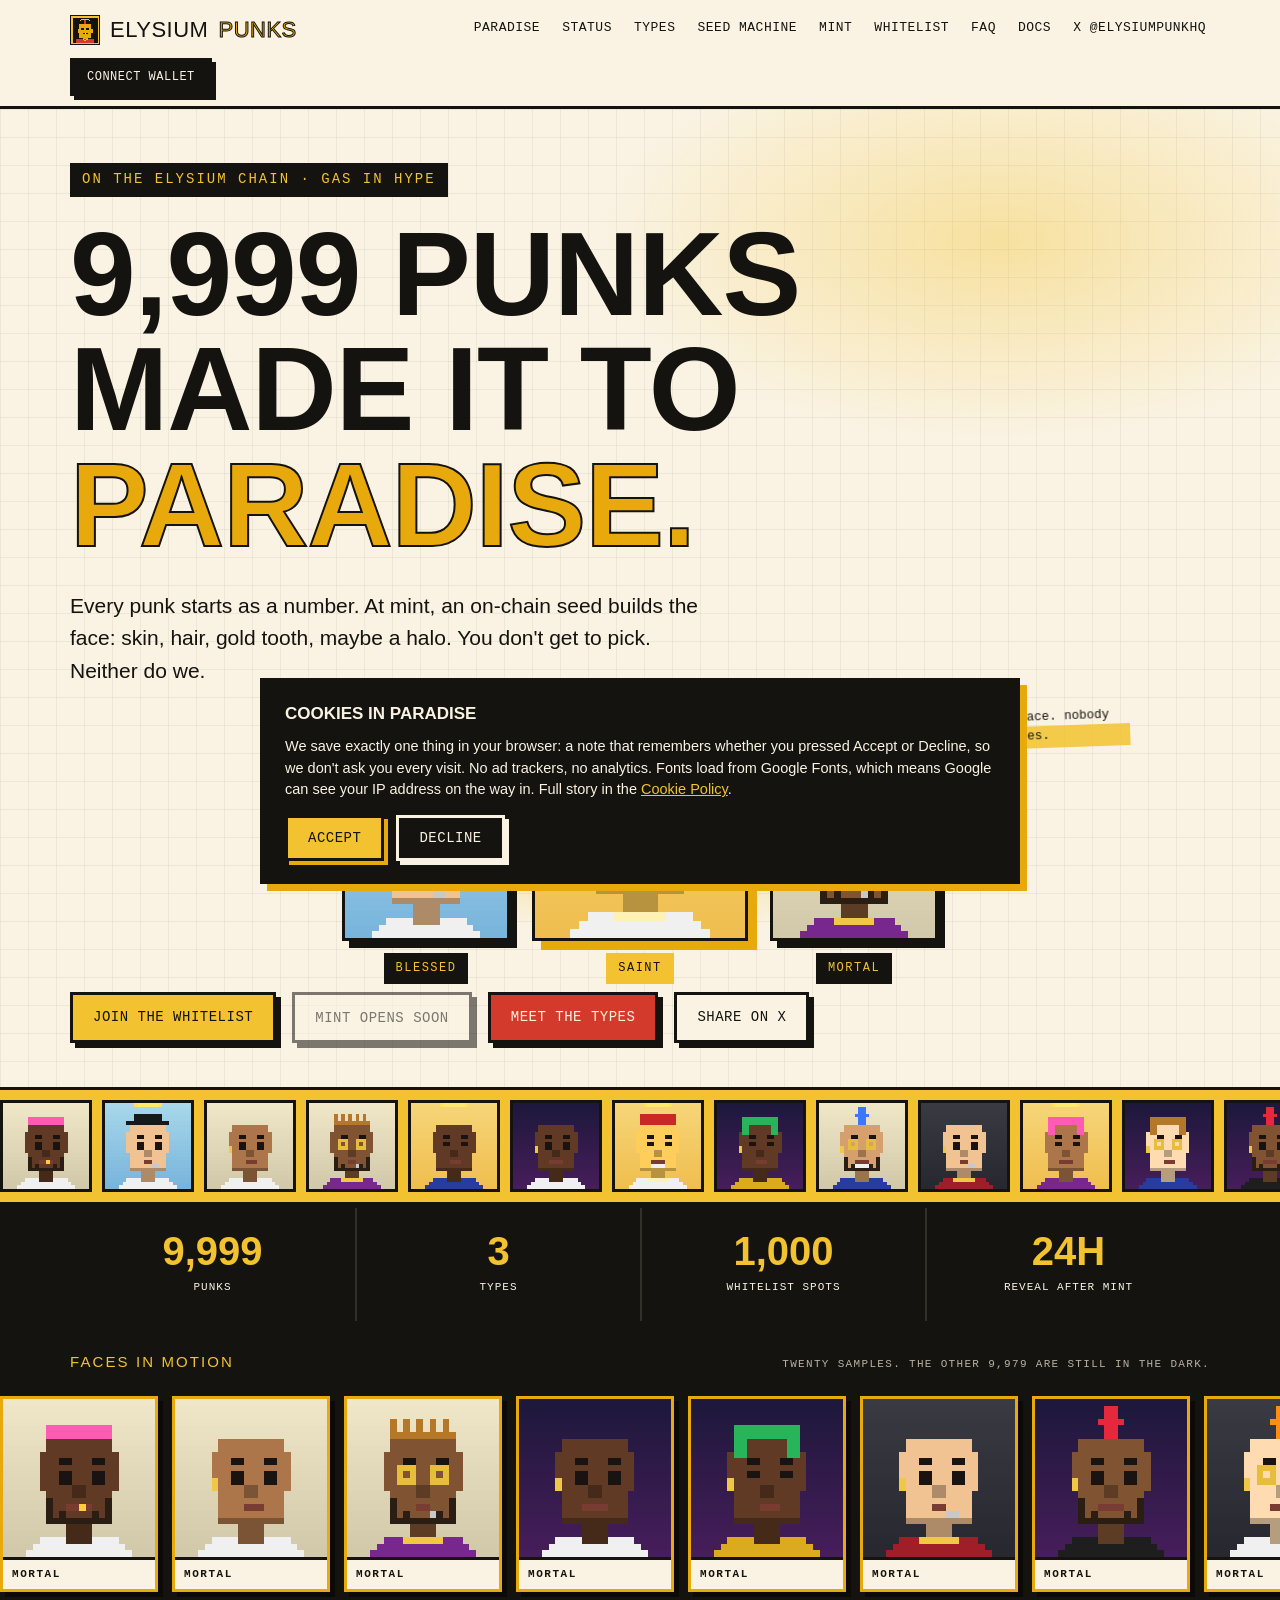
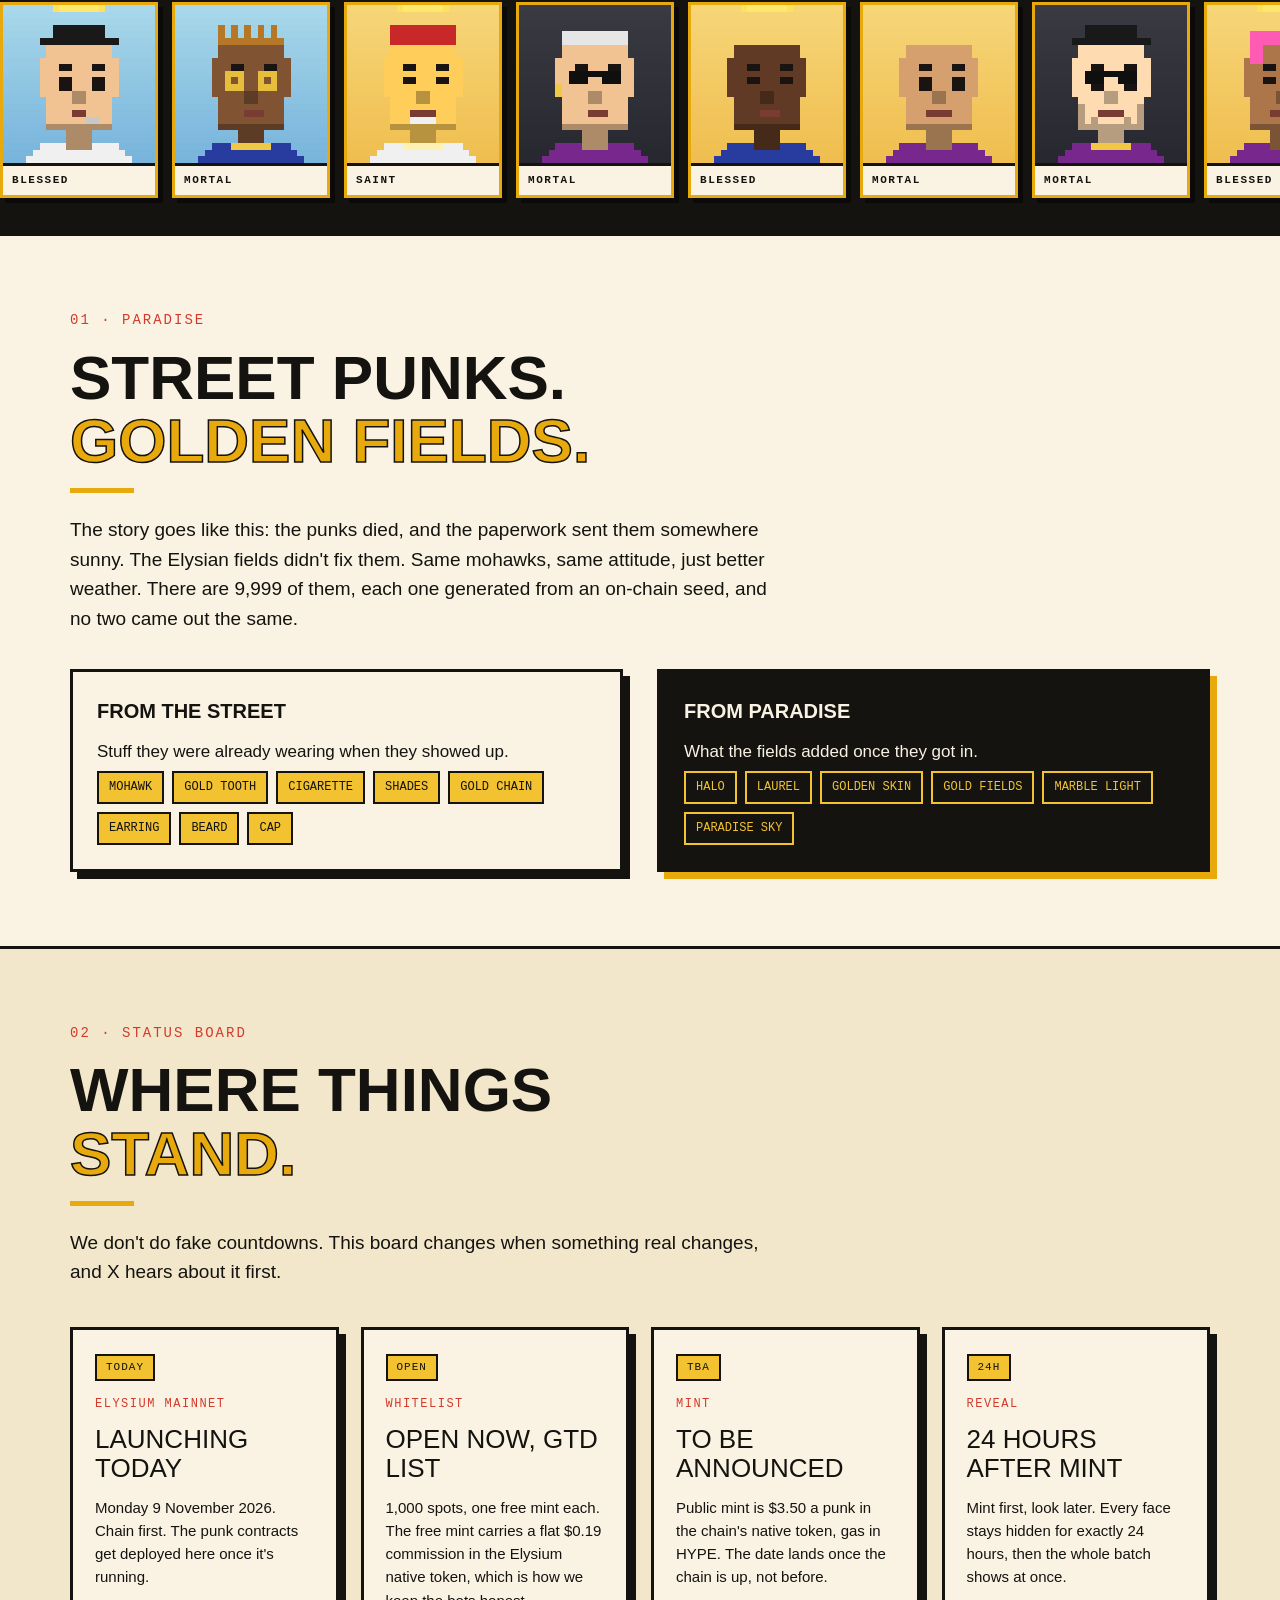
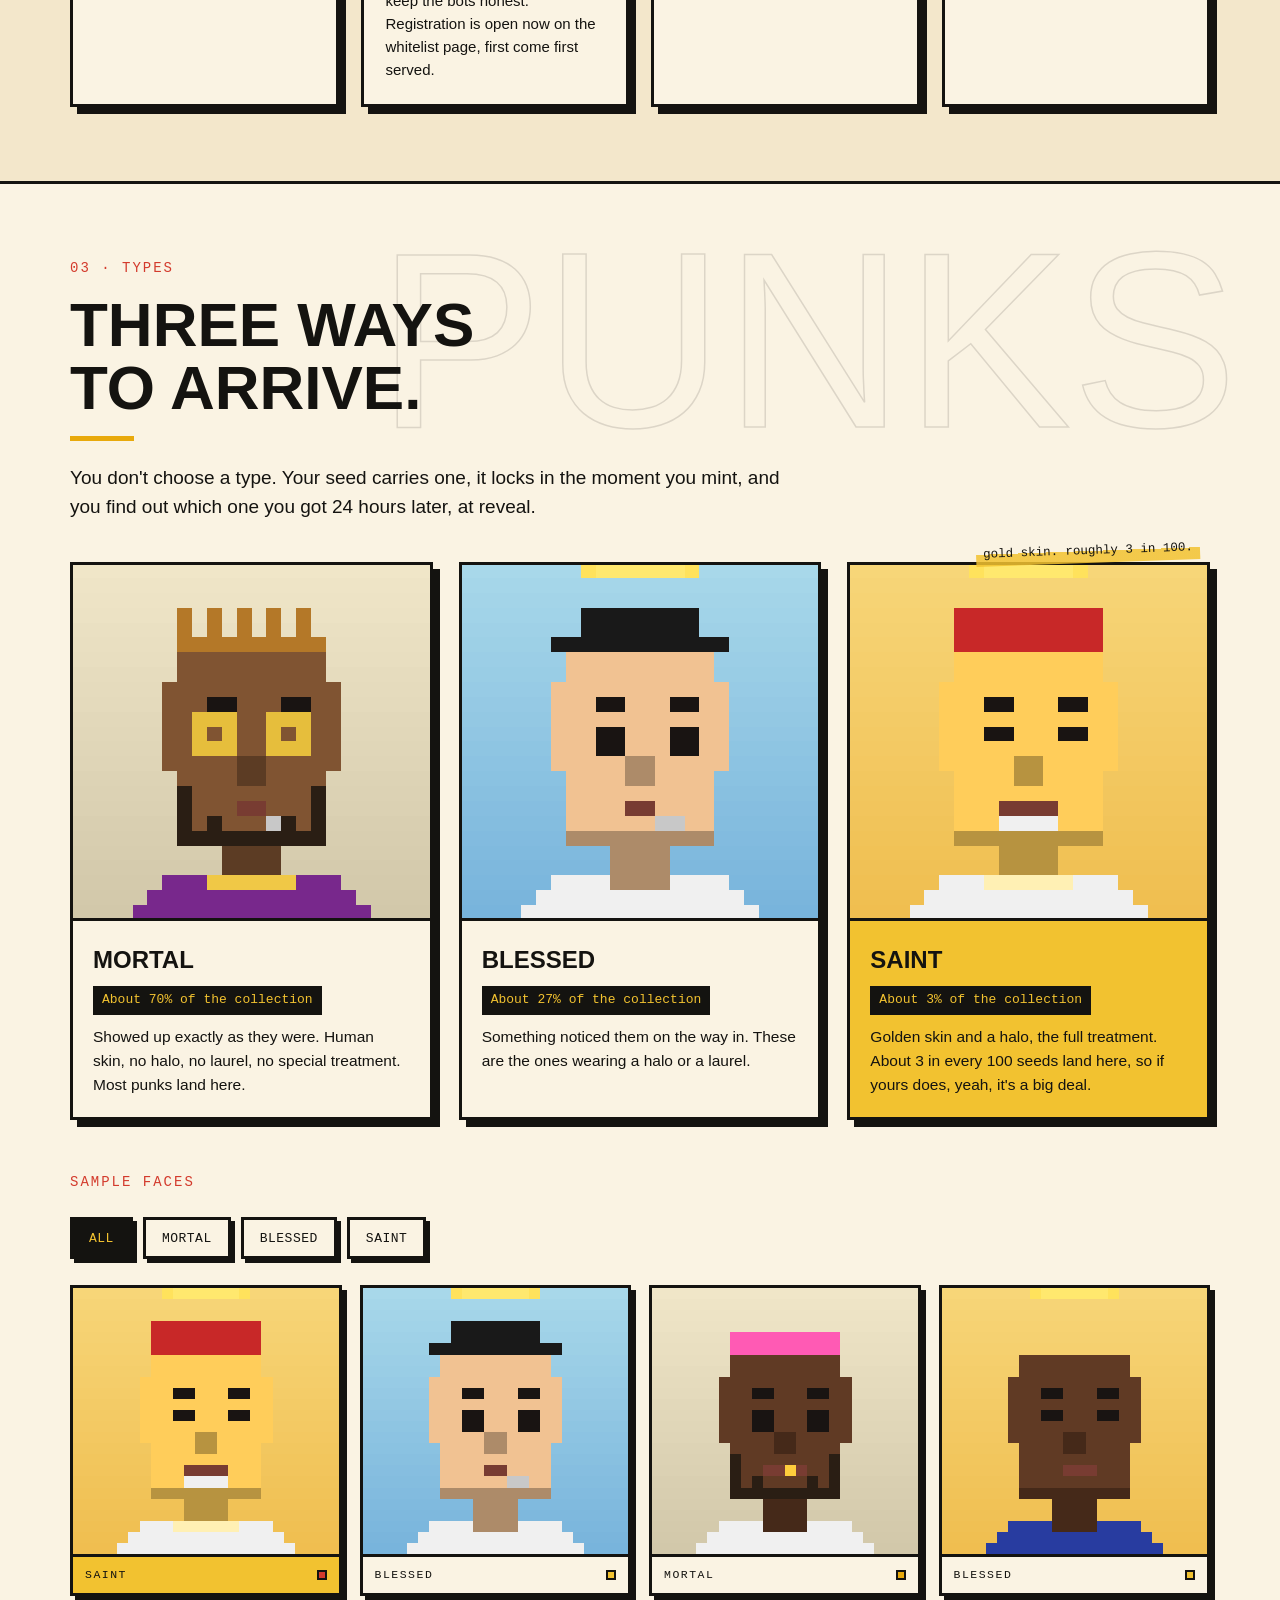
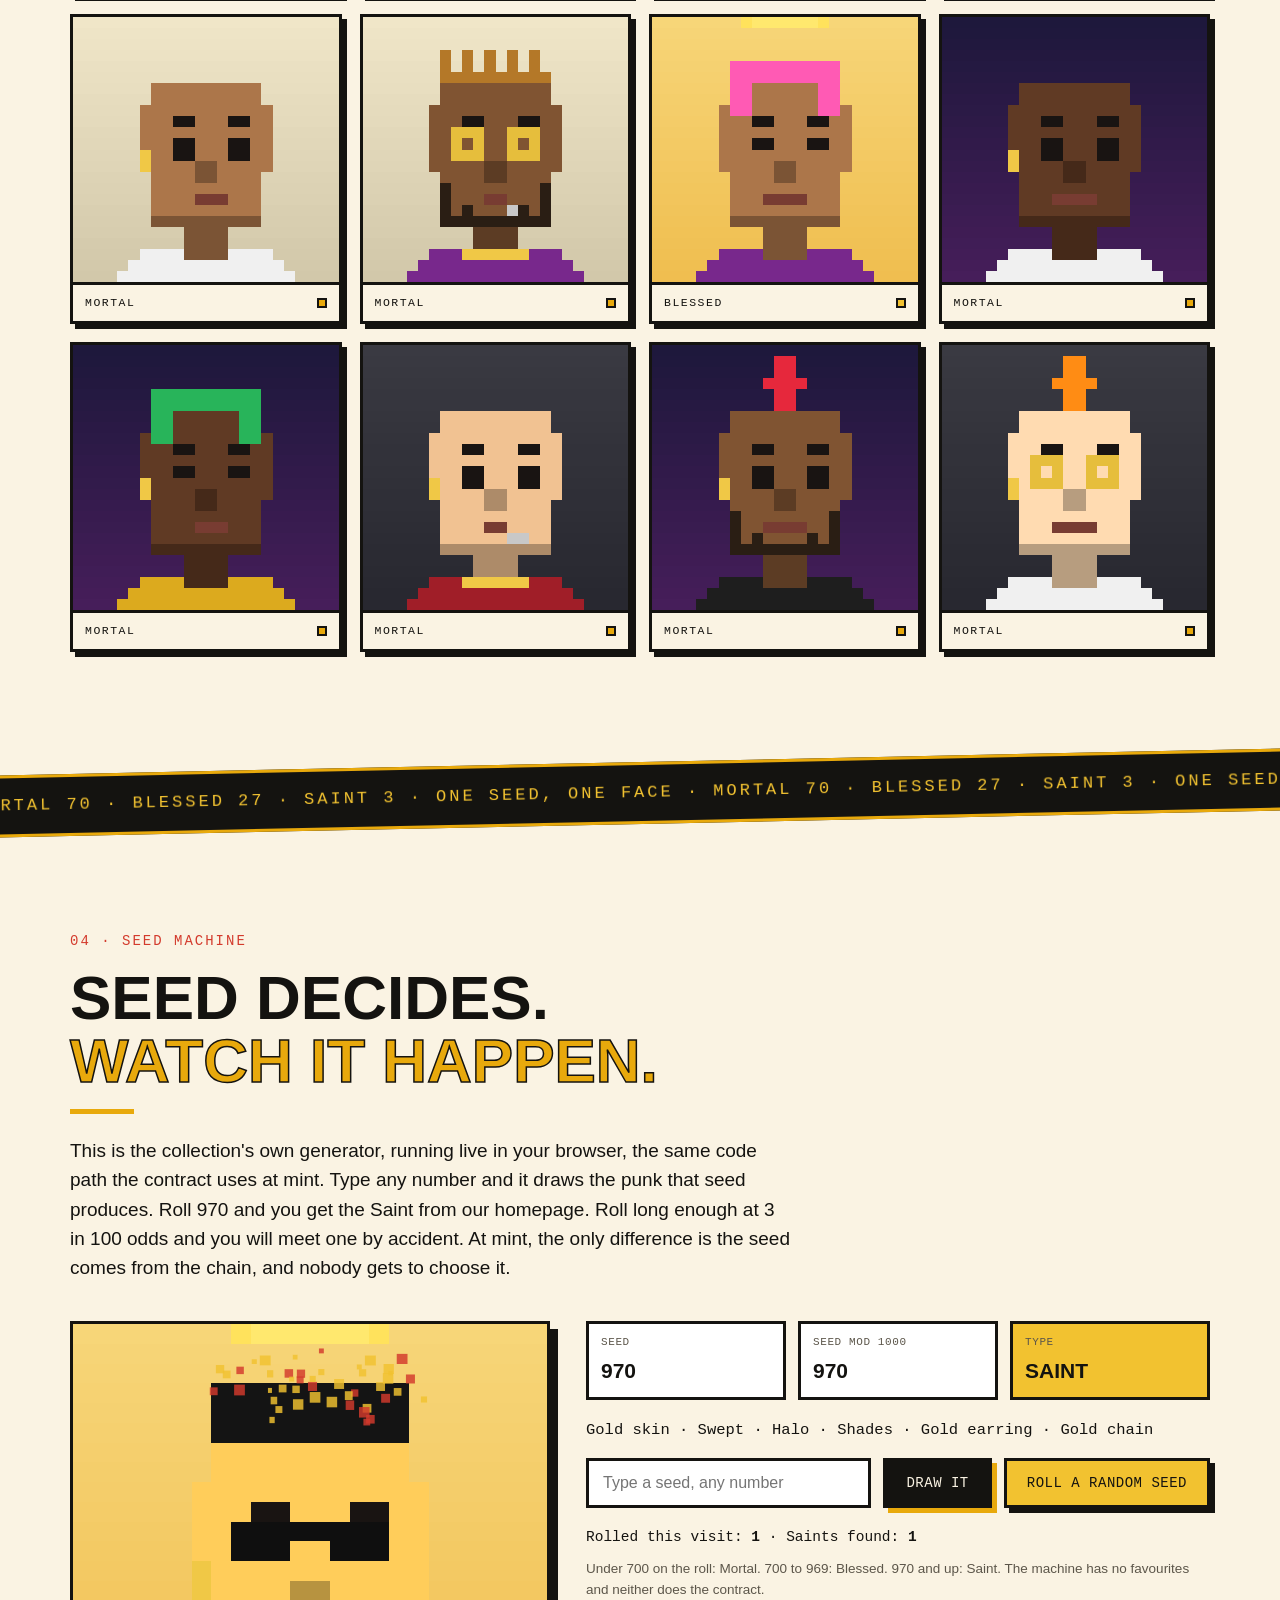
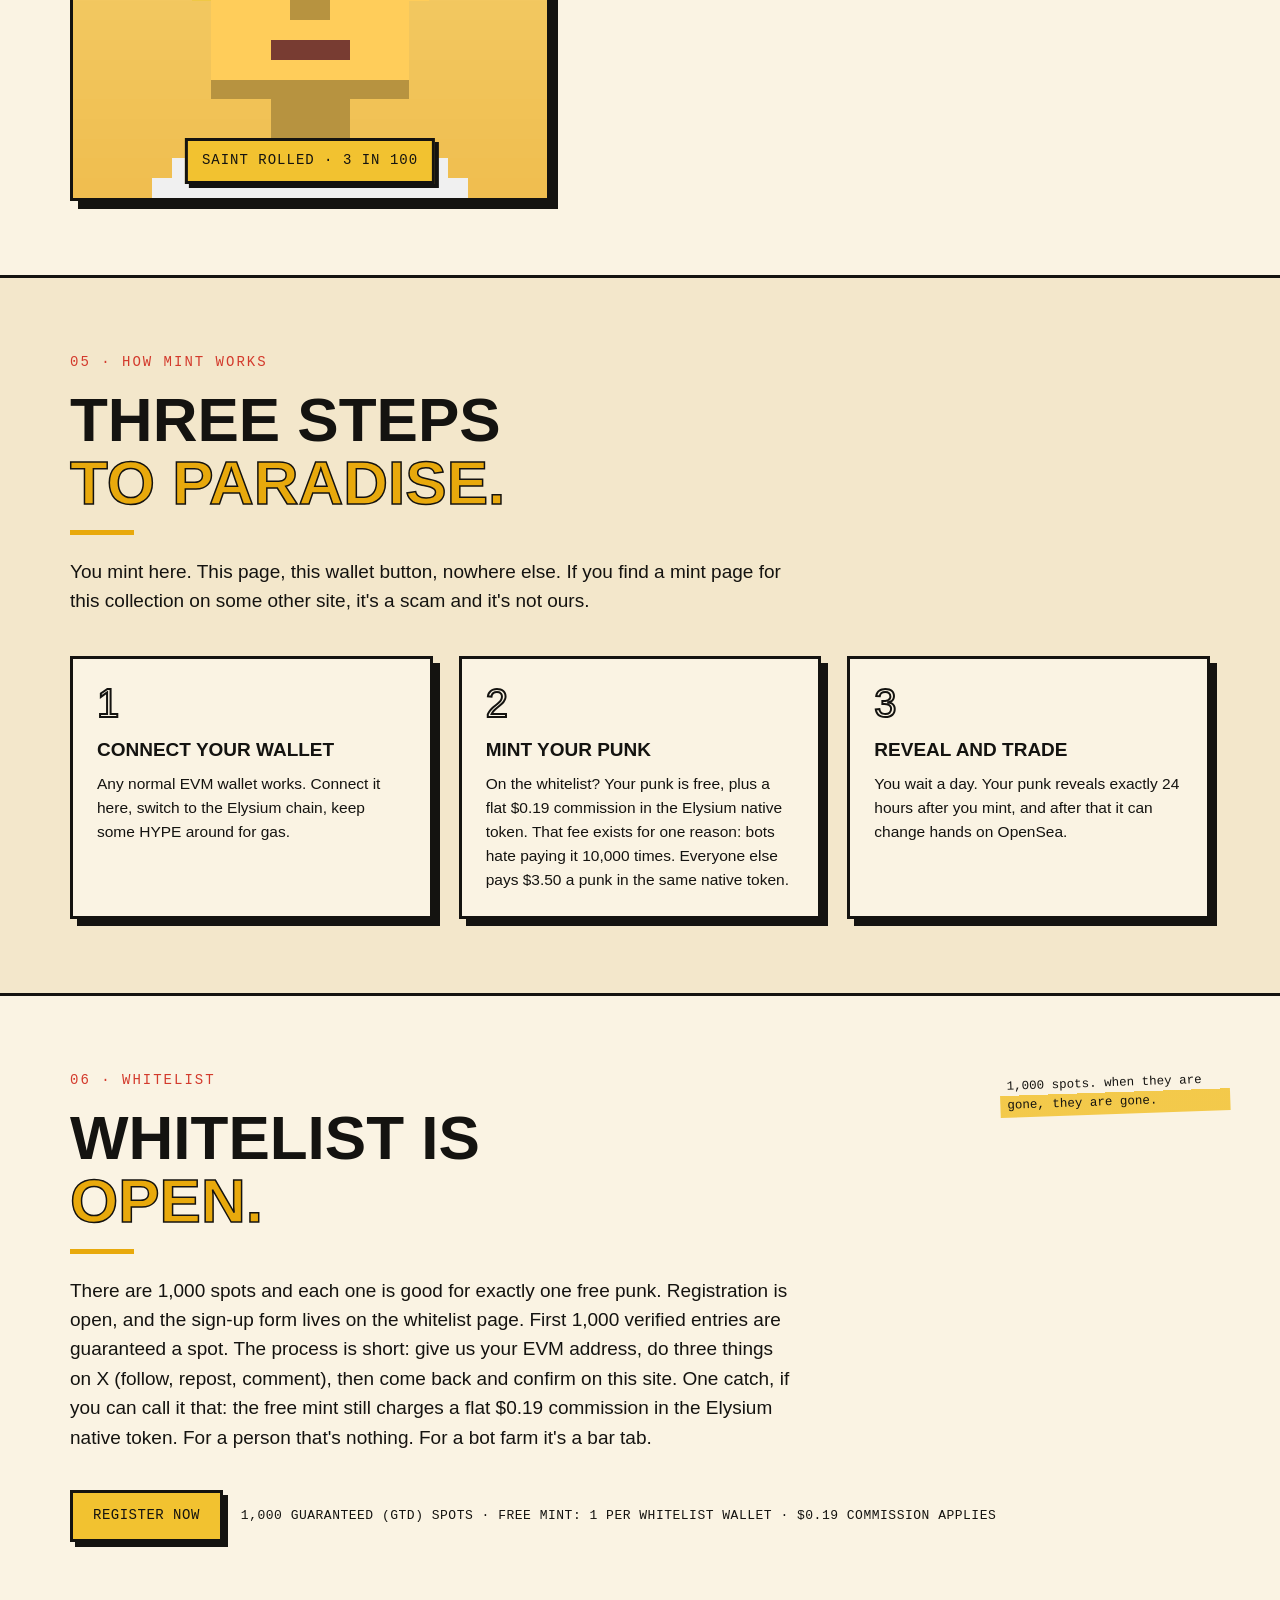
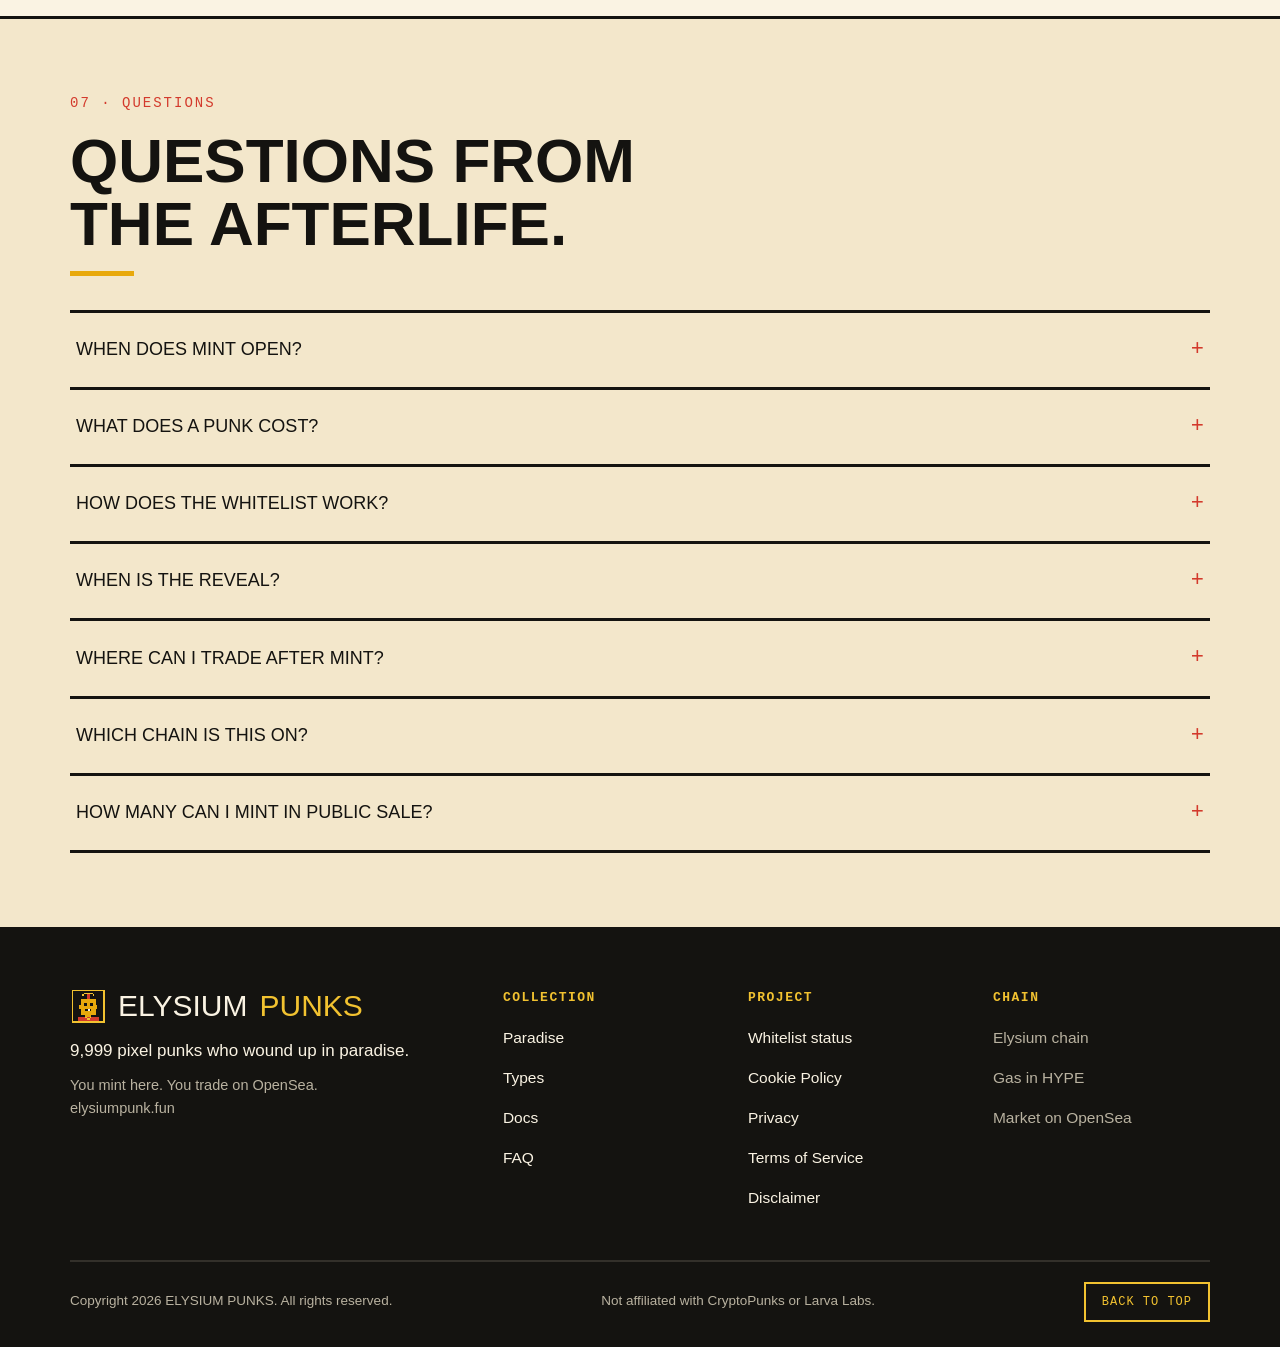
==== commit 149d290a: "Remove $EPUNK burn section (model replaced by Montra launch), restore numbering" ====
--- a/index.html
+++ b/index.html
@@ -35,7 +35,6 @@
       <a href="#types">Types</a>
       <a href="#seedlab">Seed Machine</a>
       <a href="#how">Mint</a>
-      <a href="#epunk">$EPUNK</a>
       <a href="#whitelist">Whitelist</a>
       <a href="#faq">FAQ</a>
       <a href="docs.html">Docs</a>
@@ -283,39 +282,9 @@
   </div>
 </section>
 
-<section class="blk" id="epunk">
-  <div class="wrap">
-    <p class="sec-tag">06 · $EPUNK</p>
-    <h2>Every punk has<br><span class="gold">an exit price.</span></h2>
-    <p class="lede">Paradise has a token. It is called $EPUNK, supply fixed at 10 billion, and it enters the world in exactly one way: you hand back a punk. Burn one punk and the contract pays you in $EPUNK. What you get depends on what you give up, and your punk's type was locked in its seed at mint, so the contract reads it and nobody negotiates.</p>
-    <div class="steps rv">
-      <div class="step">
-        <div class="num">70%</div>
-        <h3>Mortal</h3>
-        <p class="amt">100,000 $EPUNK</p>
-        <p>Street level. Common, honest, and priced like it.</p>
-      </div>
-      <div class="step">
-        <div class="num">27%</div>
-        <h3>Blessed</h3>
-        <p class="amt">300,000 $EPUNK</p>
-        <p>Halo or laurel, touched by the management. Worth three Mortals.</p>
-      </div>
-      <div class="step">
-        <div class="num">3%</div>
-        <h3>Saint</h3>
-        <p class="amt">3,000,000 $EPUNK</p>
-        <p>Golden skin. Around 300 exist. Burning one is a real decision, and the price says so.</p>
-      </div>
-    </div>
-    <p class="lede">A burn costs a flat $0.19 fee in HYPE, the same commission as the free mint. The payout pool is already funded on chain with 2,409,900,000 $EPUNK, enough to pay every punk in the collection. Burning opens when public mint begins. From that day on, any punk can be burned at any time: no deadline, and no waiting for a sellout. Burned punks go to a dead address and never come back, so every burn makes the survivors rarer.</p>
-    <span class="wl-note">Status: pool funded · burning not open yet · opens with public mint</span>
-  </div>
-</section>
-
 <section class="blk" id="whitelist">
   <div class="wrap">
-    <p class="sec-tag">07 · Whitelist</p>
+    <p class="sec-tag">06 · Whitelist</p>
     <h2>Whitelist is<br><span class="gold">open.</span></h2>
     <p class="lede">There are 1,000 spots and each one is good for exactly one free punk. Registration is open, and the sign-up form lives on the whitelist page. First 1,000 verified entries are guaranteed a spot. The process is short: give us your EVM address, do three things on X (follow, repost, comment), then come back and confirm on this site. One catch, if you can call it that: the free mint still charges a flat $0.19 commission in the Elysium native token. For a person that's nothing. For a bot farm it's a bar tab.</p>
     <span class="mnote mnote-wl" aria-hidden="true">1,000 spots. when they are gone, they are gone.</span>
@@ -328,7 +297,7 @@
 
 <section class="blk alt" id="faq">
   <div class="wrap">
-    <p class="sec-tag">08 · Questions</p>
+    <p class="sec-tag">07 · Questions</p>
     <h2>Questions from<br>the afterlife.</h2>
     <div class="faq rv">
       <details>
@@ -358,10 +327,6 @@
       <details>
         <summary>How many can I mint in public sale? <span class="plus">+</span></summary>
         <p class="a">We haven't set the public limit yet. It gets announced with the mint date. The whitelist side is fixed, though: 1 free mint per wallet, no exceptions.</p>
-      </details>
-      <details>
-        <summary>What is $EPUNK, and how do I get it? <span class="plus">+</span></summary>
-        <p class="a">It is the collection's token, and you get it by burning a punk: 100,000 for a Mortal, 300,000 for a Blessed, 3,000,000 for a Saint, for a flat $0.19 fee in HYPE. Burning opens when public mint begins and stays open from then on, with no deadline. A burned punk is gone for good, so think before you feed one to the contract.</p>
       </details>
     </div>
   </div>
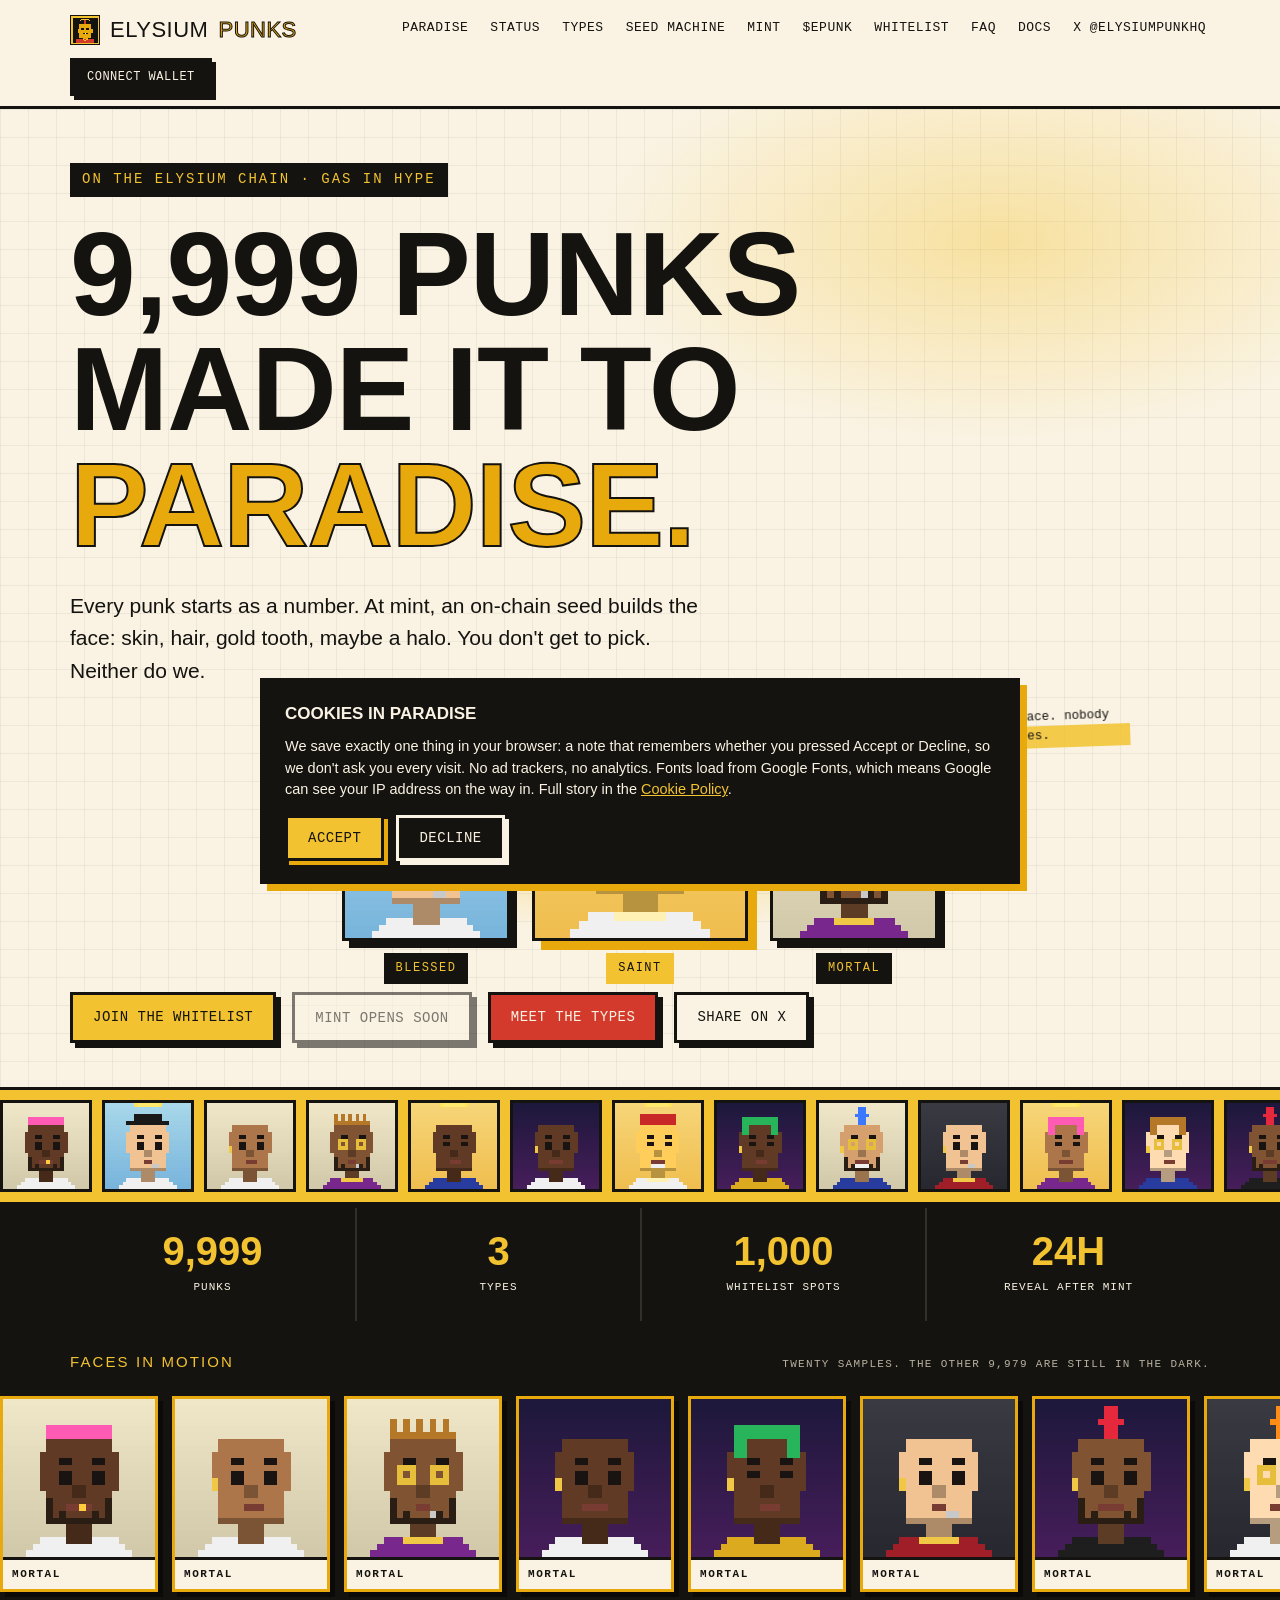
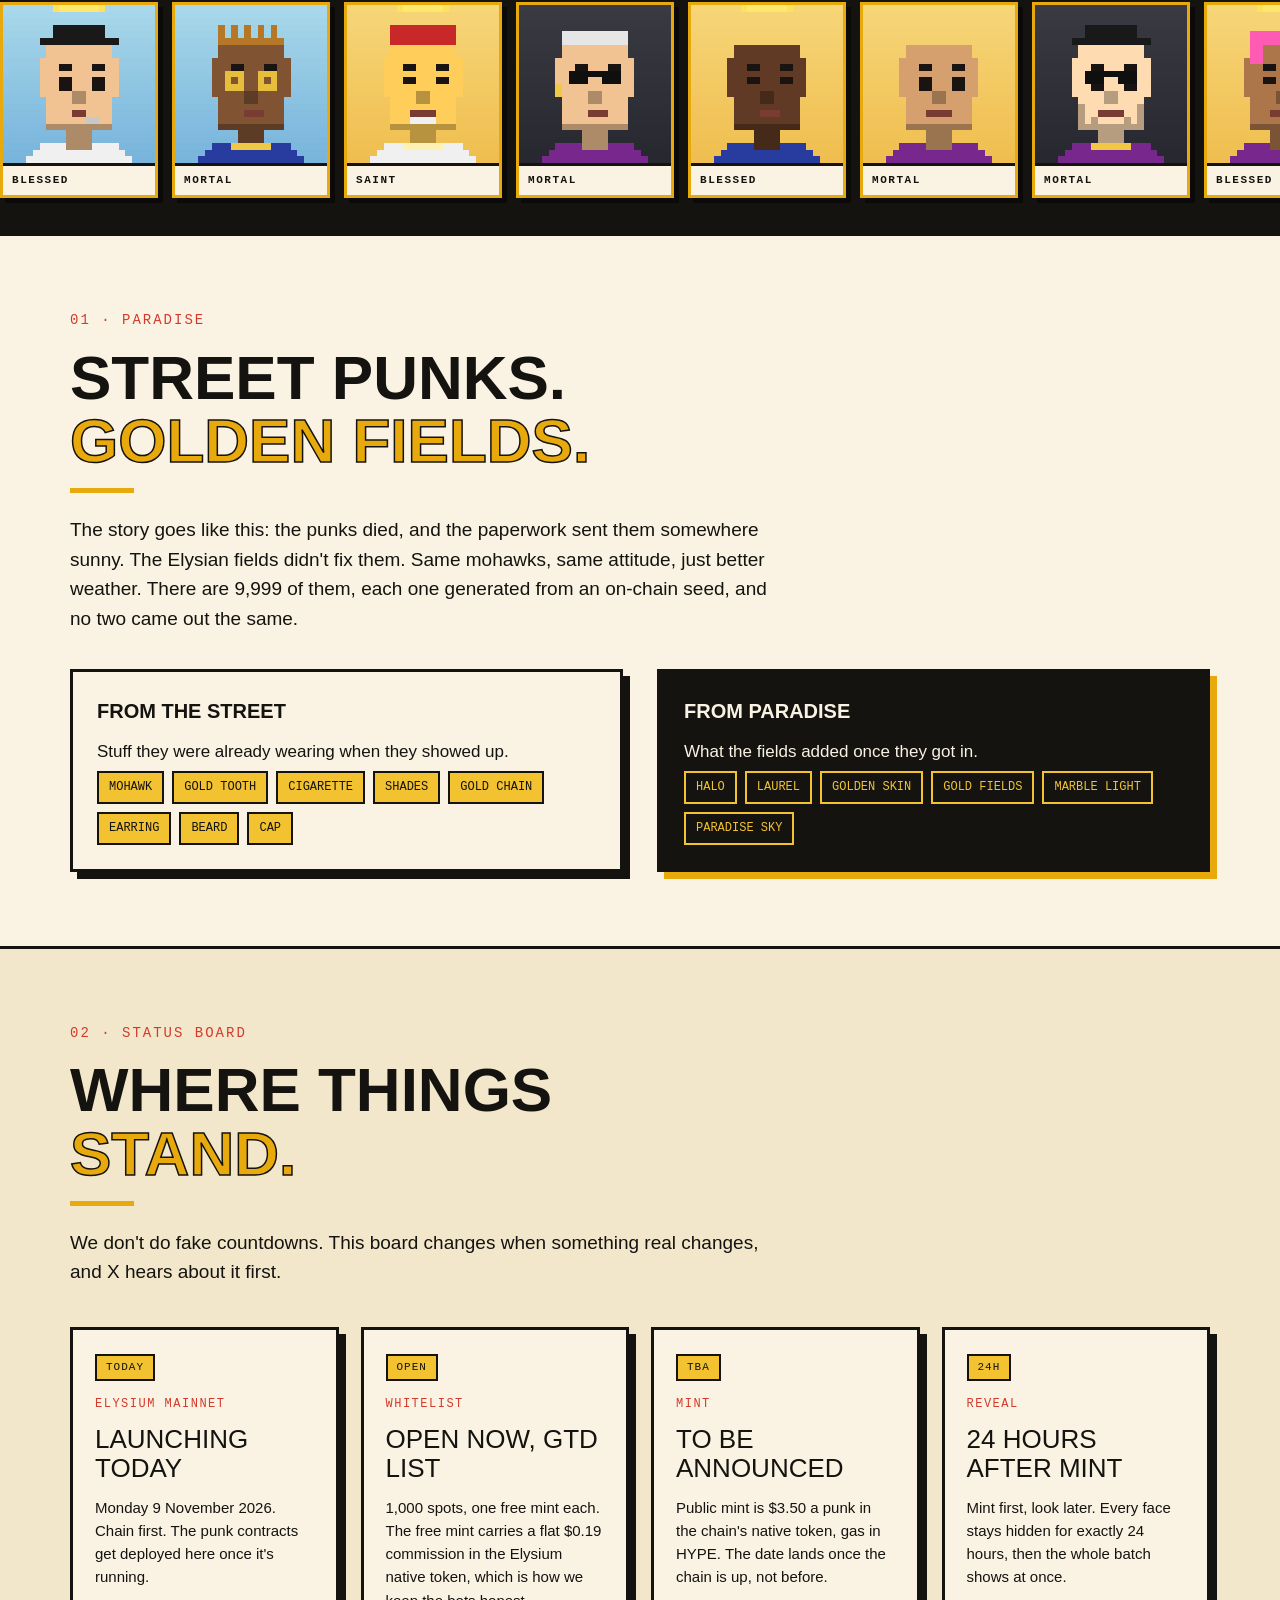
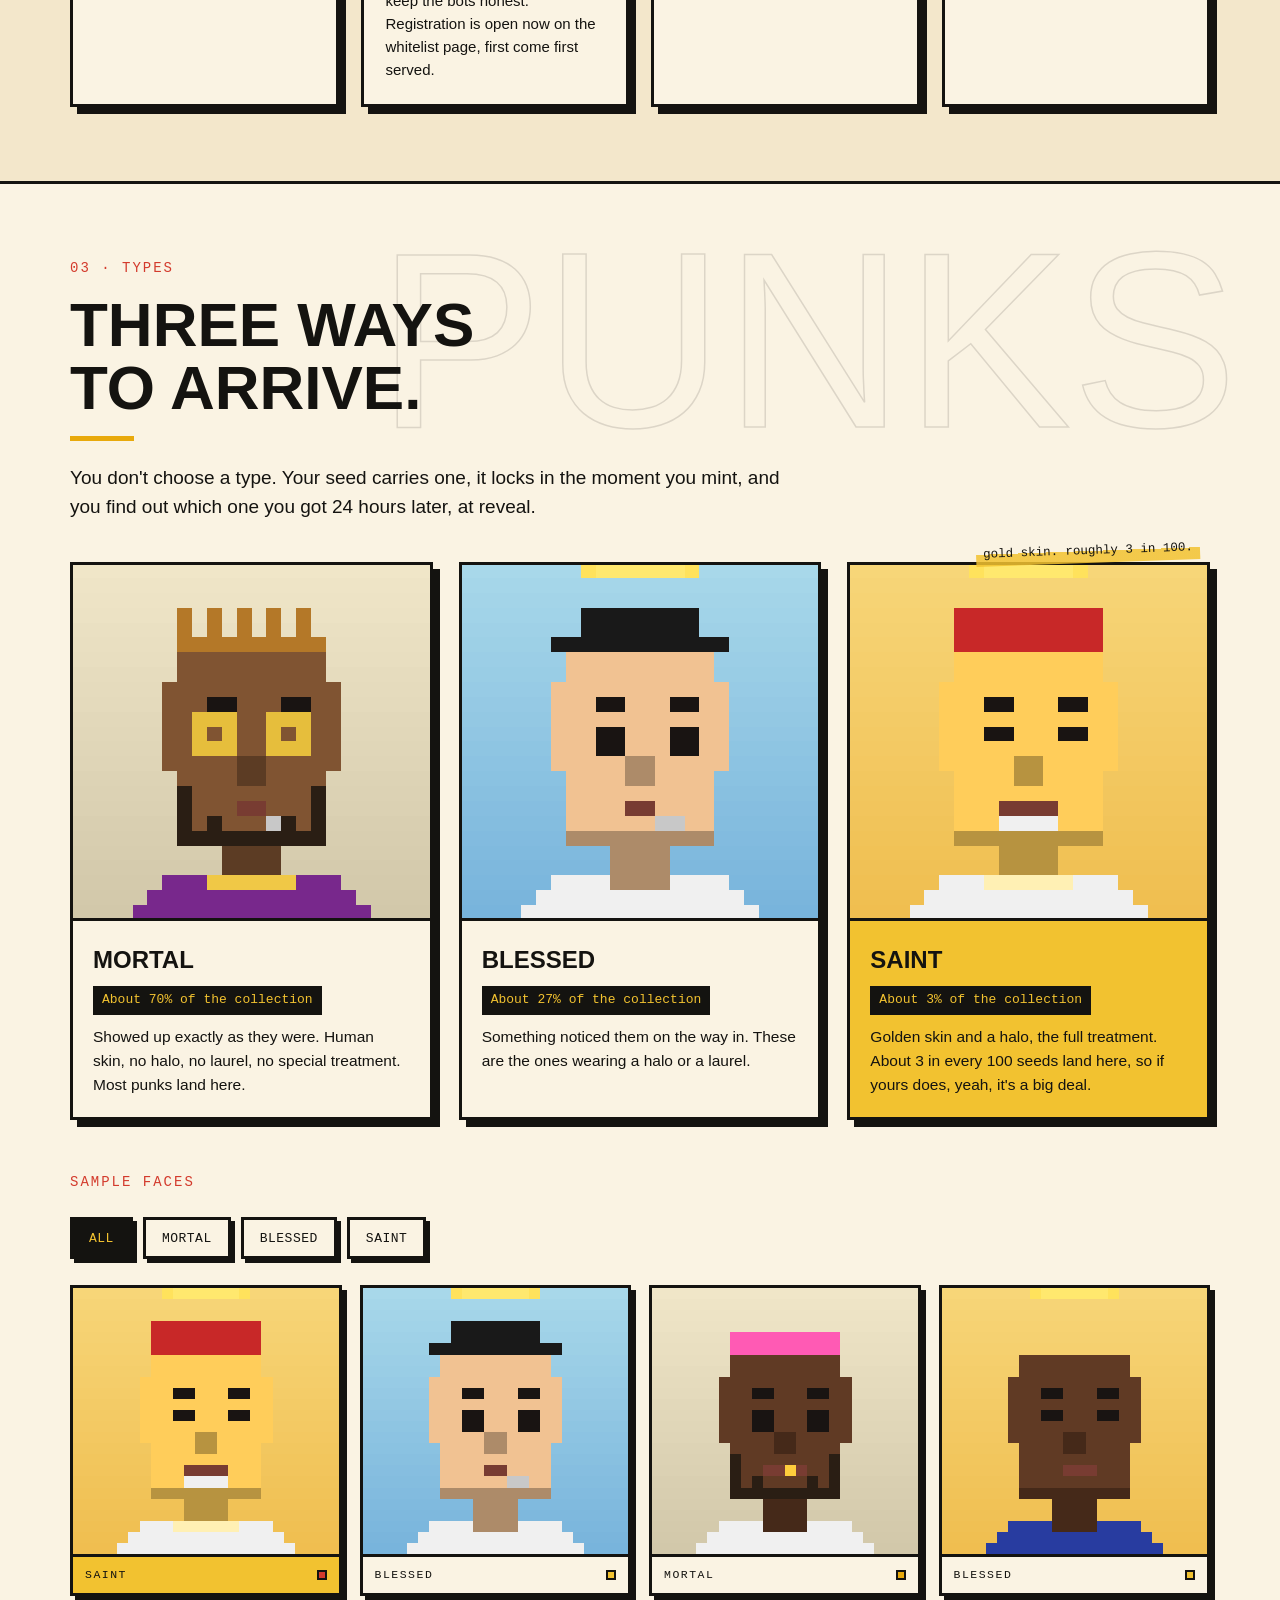
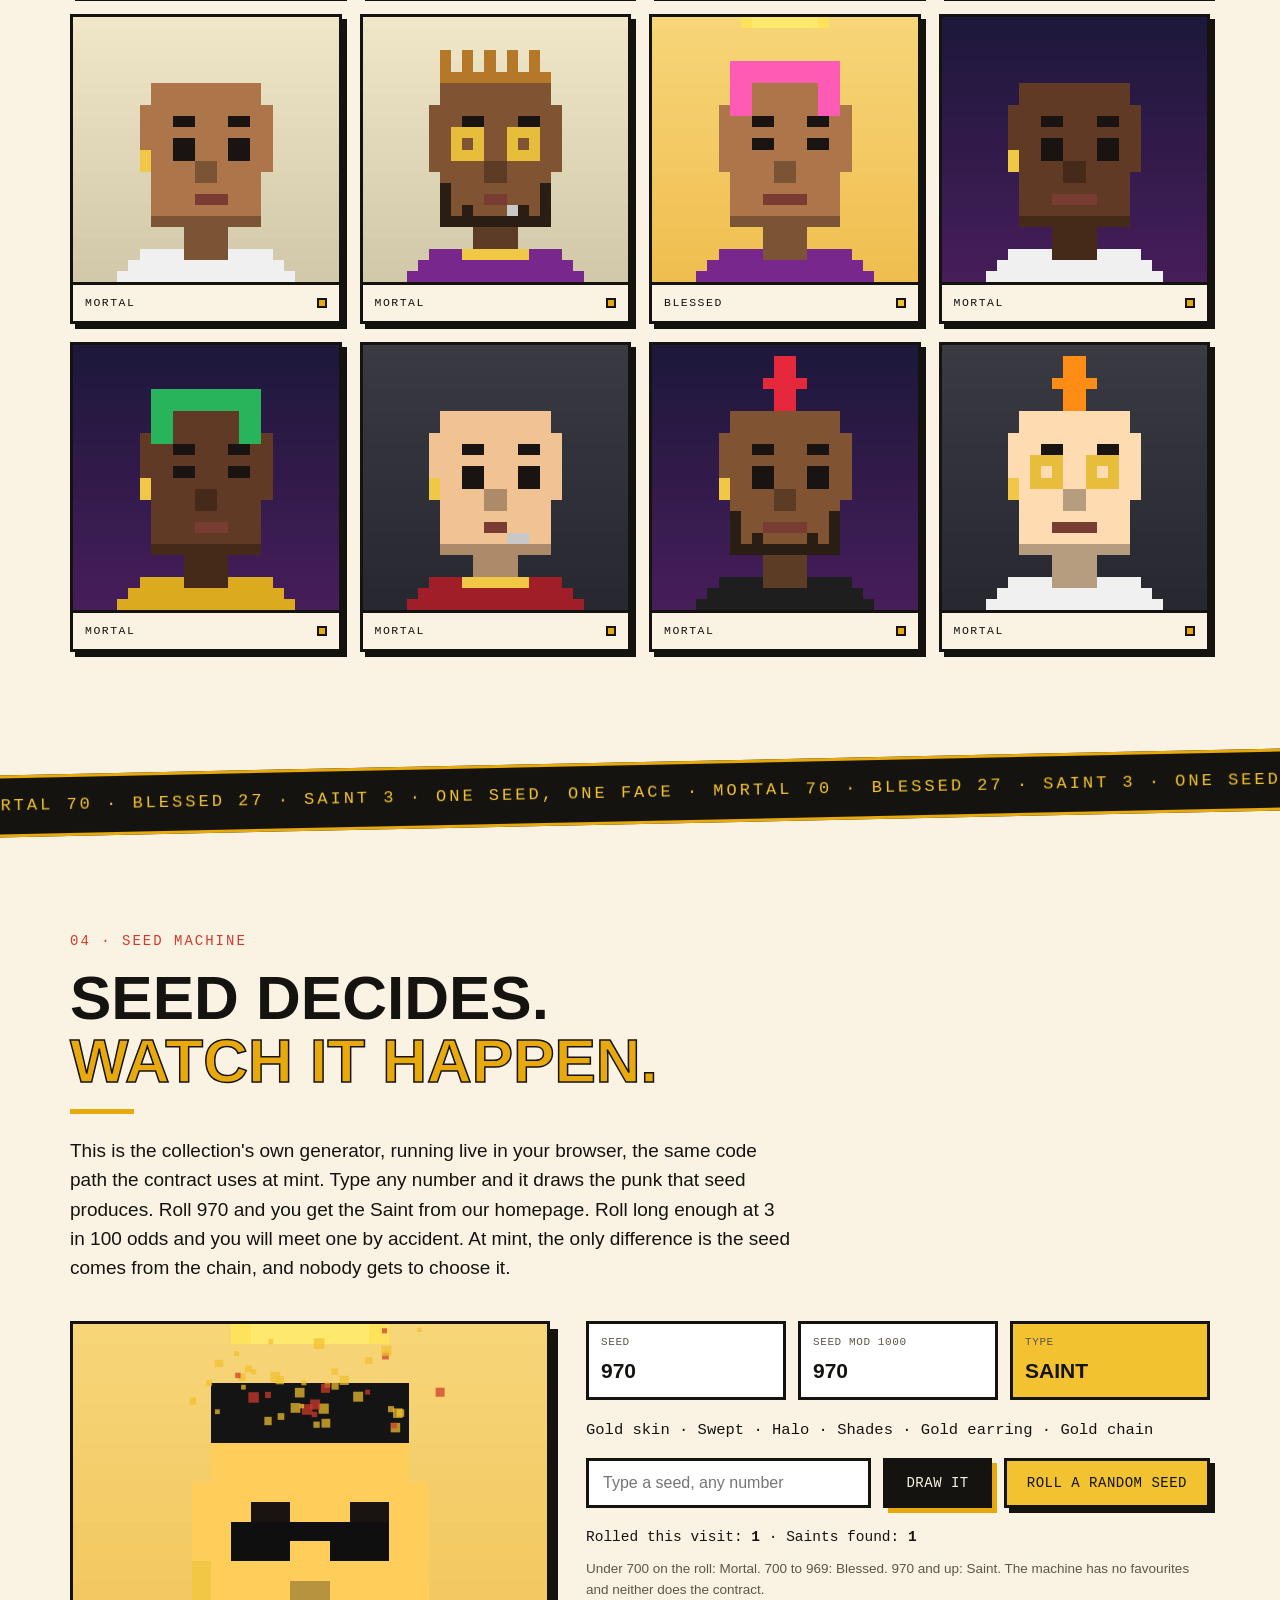
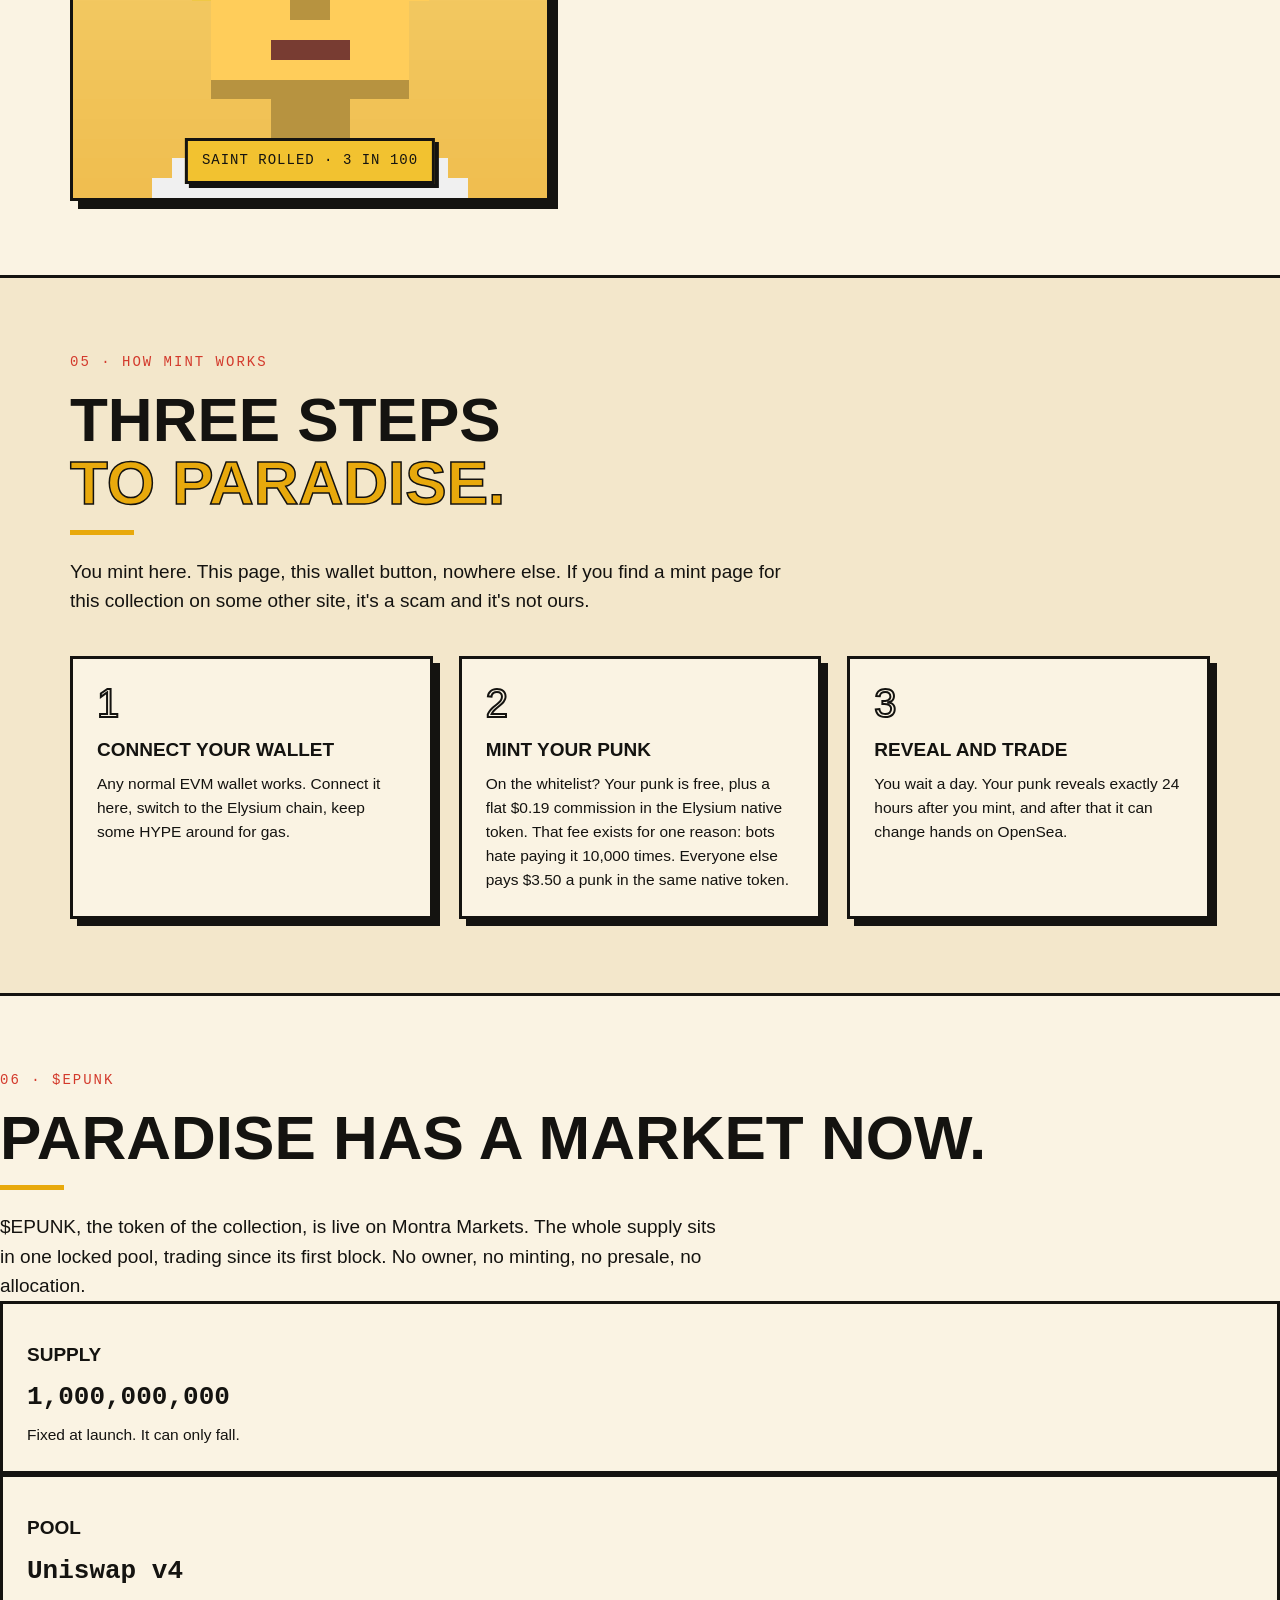
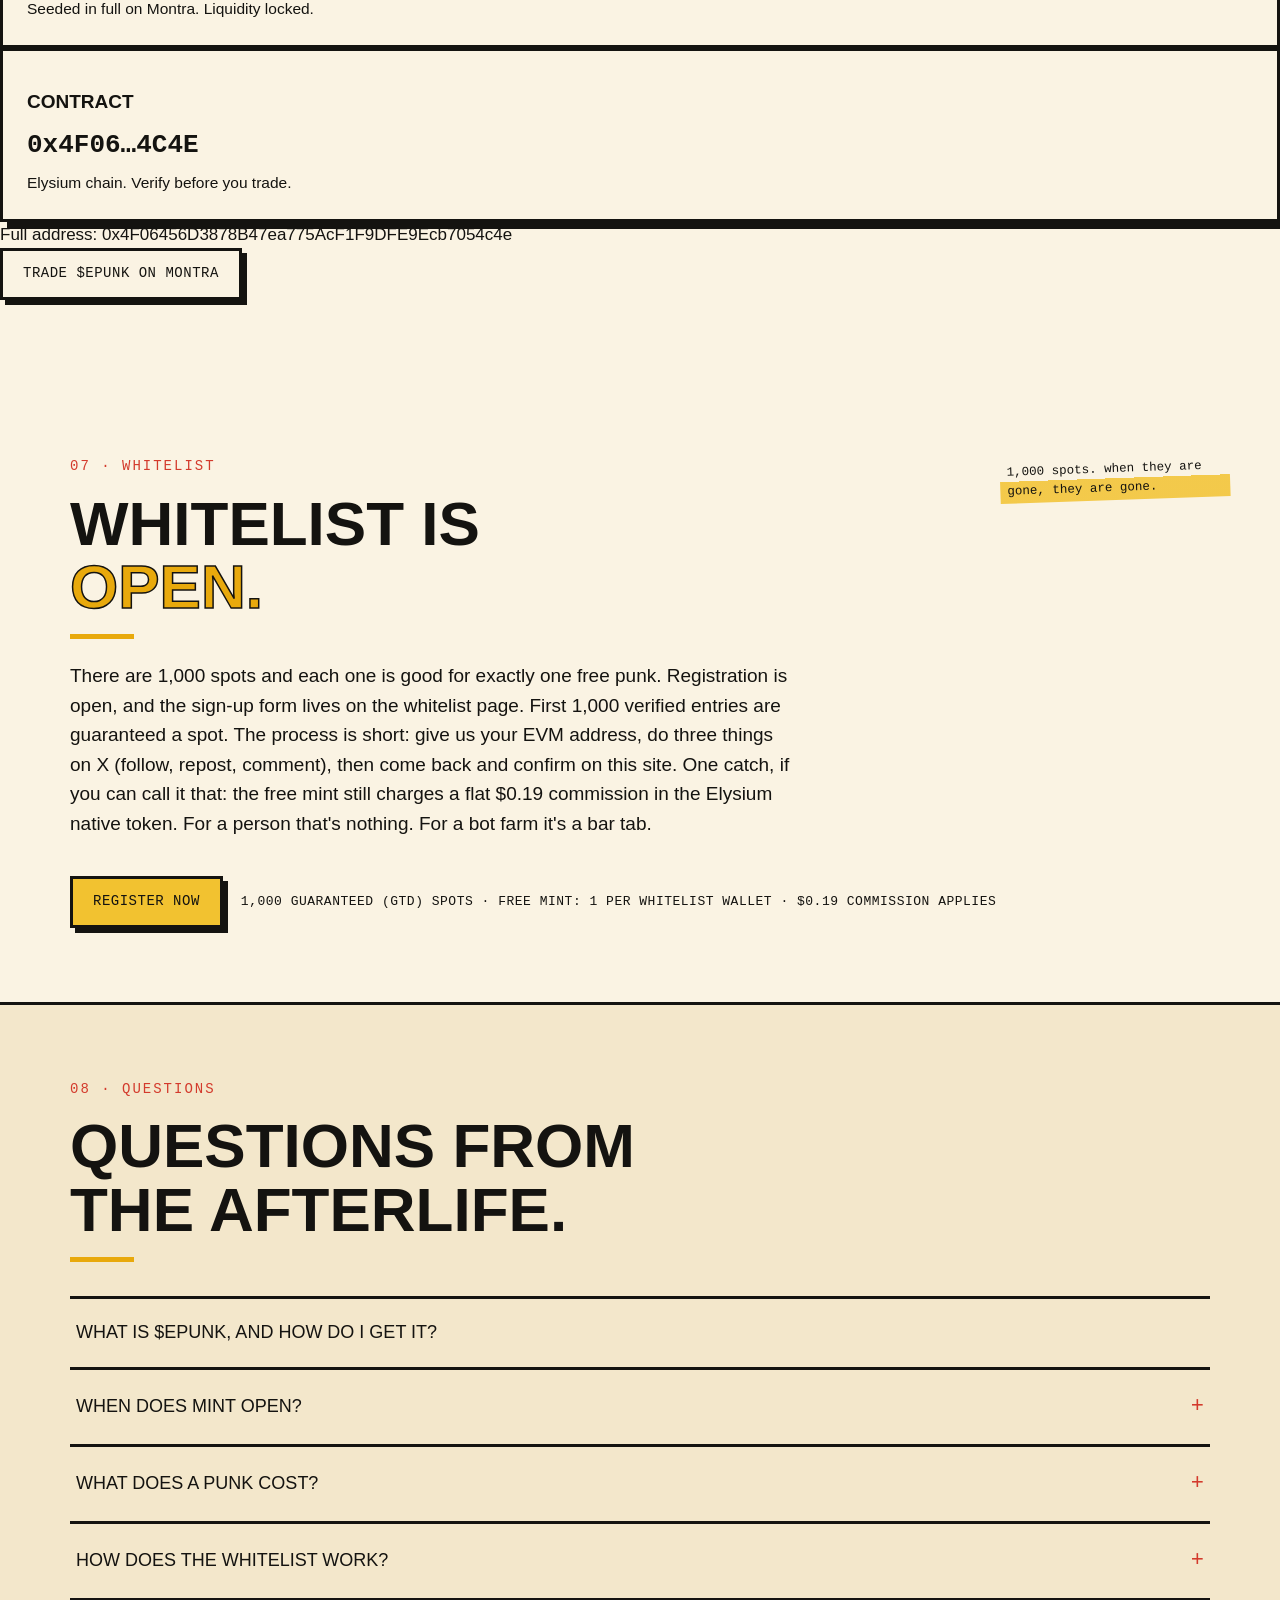
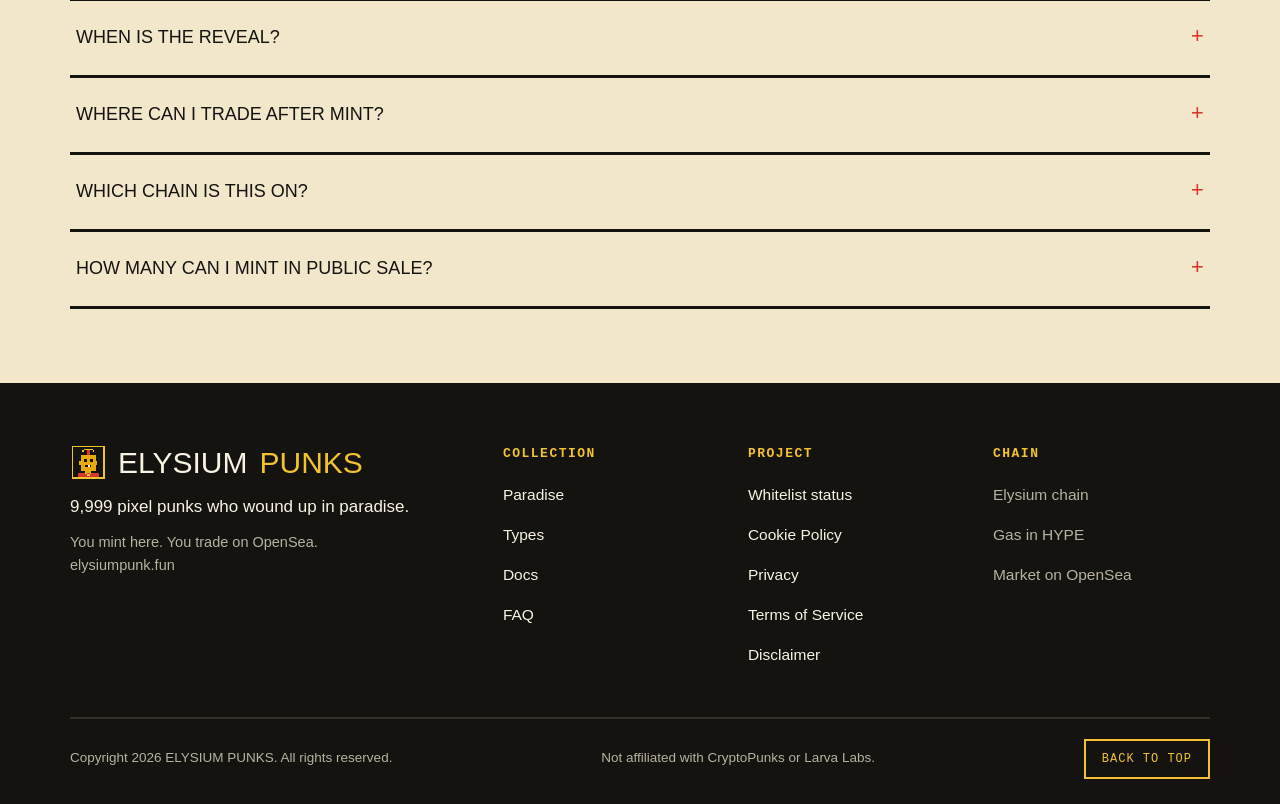
==== commit a3a3ea13: "Add $EPUNK section: live on Montra, link to the token page" ====
--- a/index.html
+++ b/index.html
@@ -35,6 +35,7 @@
       <a href="#types">Types</a>
       <a href="#seedlab">Seed Machine</a>
       <a href="#how">Mint</a>
+      <a href="#epunk">$EPUNK</a>
       <a href="#whitelist">Whitelist</a>
       <a href="#faq">FAQ</a>
       <a href="docs.html">Docs</a>
@@ -282,9 +283,22 @@
   </div>
 </section>
 
+<section class="blk" id="epunk">
+    <p class="sec-tag">06 · $EPUNK</p>
+    <h2>Paradise has a market now.</h2>
+    <p class="lede">$EPUNK, the token of the collection, is live on Montra Markets. The whole supply sits in one locked pool, trading since its first block. No owner, no minting, no presale, no allocation.</p>
+    <div class="row3">
+      <div class="step"><h3>Supply</h3><p class="amt">1,000,000,000</p><p>Fixed at launch. It can only fall.</p></div>
+      <div class="step"><h3>Pool</h3><p class="amt">Uniswap v4</p><p>Seeded in full on Montra. Liquidity locked.</p></div>
+      <div class="step"><h3>Contract</h3><p class="amt">0x4F06…4C4E</p><p>Elysium chain. Verify before you trade.</p></div>
+    </div>
+    <p class="fine">Full address: 0x4F06456D3878B47ea775AcF1F9DFE9Ecb7054c4e</p>
+    <p><a class="btn" href="https://montramarkets.xyz/token/0x4f06456d3878b47ea775acf1f9dfe9ecb7054c4e" target="_blank" rel="noopener">Trade $EPUNK on Montra</a></p>
+  </section>
+
 <section class="blk" id="whitelist">
   <div class="wrap">
-    <p class="sec-tag">06 · Whitelist</p>
+    <p class="sec-tag">07 · Whitelist</p>
     <h2>Whitelist is<br><span class="gold">open.</span></h2>
     <p class="lede">There are 1,000 spots and each one is good for exactly one free punk. Registration is open, and the sign-up form lives on the whitelist page. First 1,000 verified entries are guaranteed a spot. The process is short: give us your EVM address, do three things on X (follow, repost, comment), then come back and confirm on this site. One catch, if you can call it that: the free mint still charges a flat $0.19 commission in the Elysium native token. For a person that's nothing. For a bot farm it's a bar tab.</p>
     <span class="mnote mnote-wl" aria-hidden="true">1,000 spots. when they are gone, they are gone.</span>
@@ -297,10 +311,14 @@
 
 <section class="blk alt" id="faq">
   <div class="wrap">
-    <p class="sec-tag">07 · Questions</p>
+    <p class="sec-tag">08 · Questions</p>
     <h2>Questions from<br>the afterlife.</h2>
     <div class="faq rv">
-      <details>
+            <details>
+        <summary>What is $EPUNK, and how do I get it?</summary>
+        <p>$EPUNK is the token of this collection, launched on Montra Markets on the Elysium chain. Its whole supply of 1,000,000,000 sits in one locked Uniswap v4 pool. There is no owner and no minting, and there was no presale or allocation. You get it by trading in the pool: montramarkets.xyz/token/0x4f06456d3878b47ea775acf1f9dfe9ecb7054c4e</p>
+      </details>
+<details>
         <summary>When does mint open? <span class="plus">+</span></summary>
         <p class="a">Once the Elysium mainnet is up and the contracts are deployed. We haven't published a date yet, on purpose. When there is one, it goes on X and on this page first, and the mint button here wakes up. Until then it just sits there saying "opens soon", because it is.</p>
       </details>
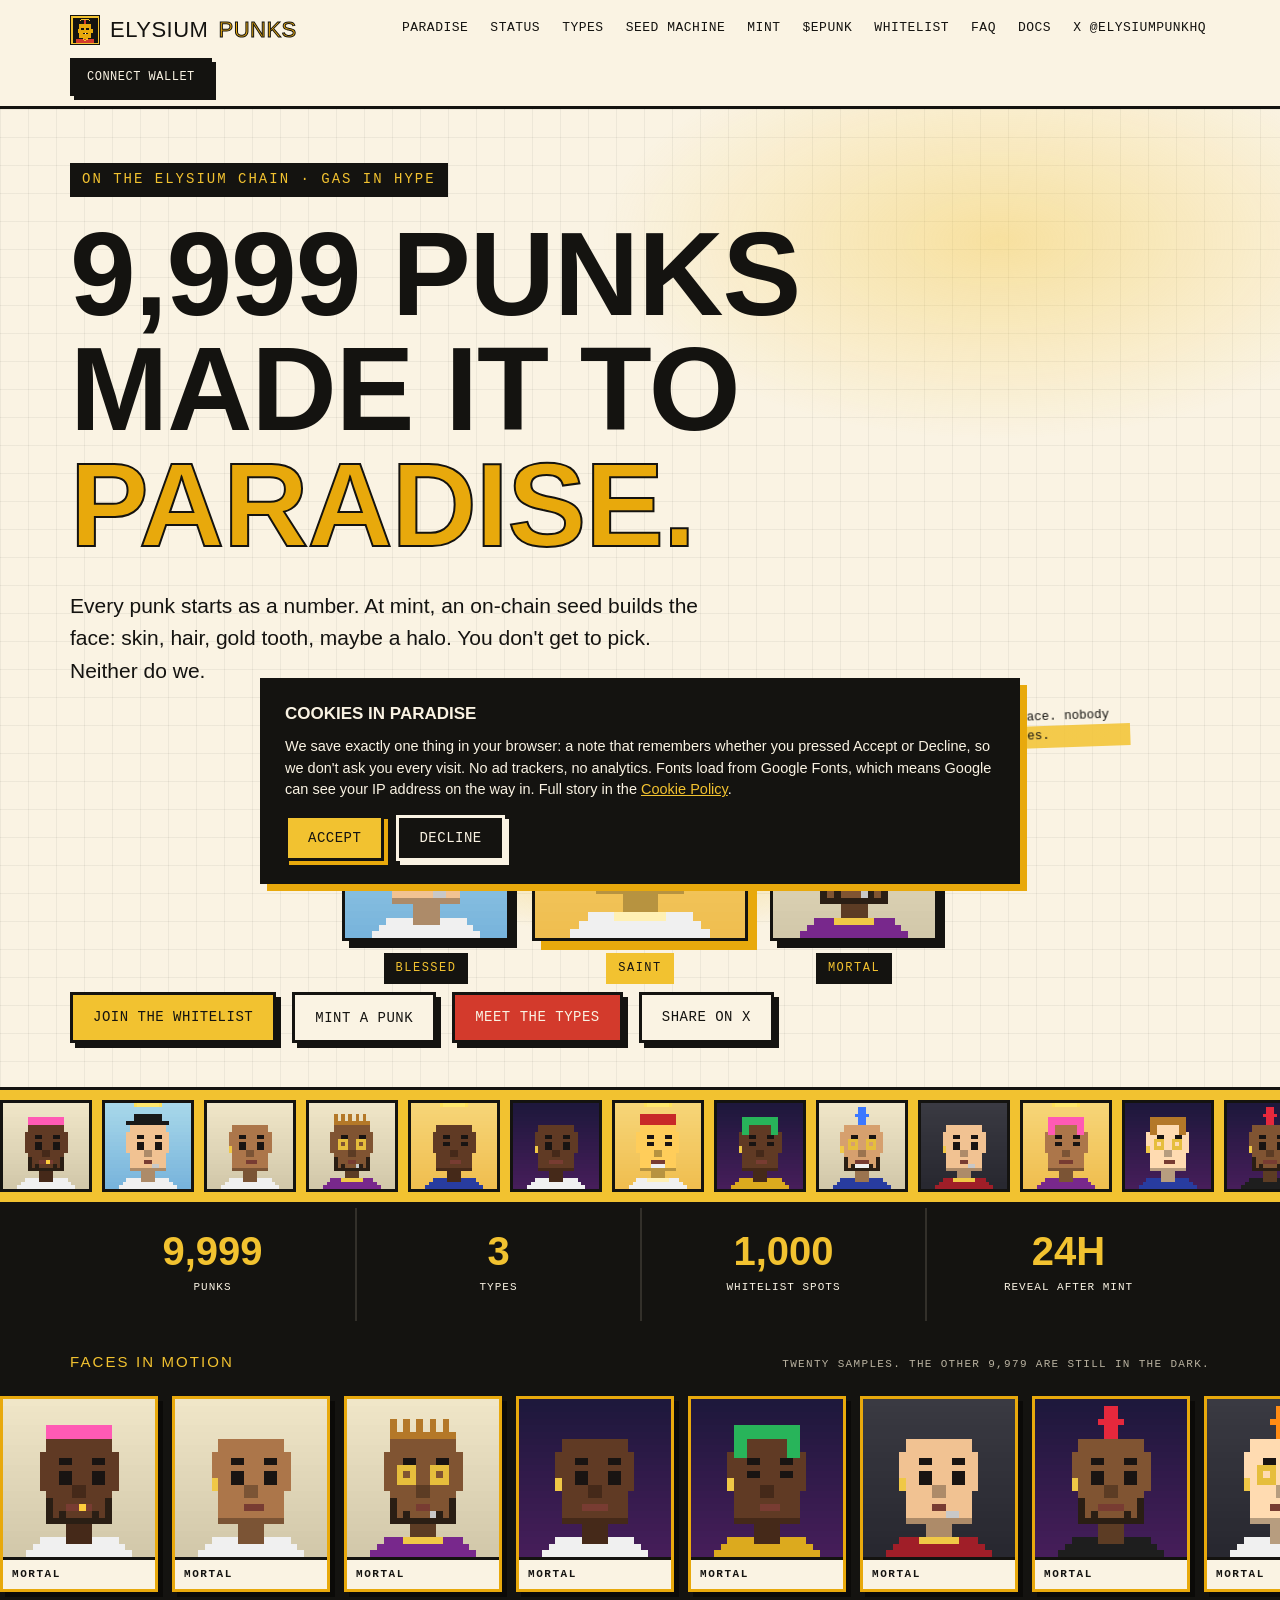
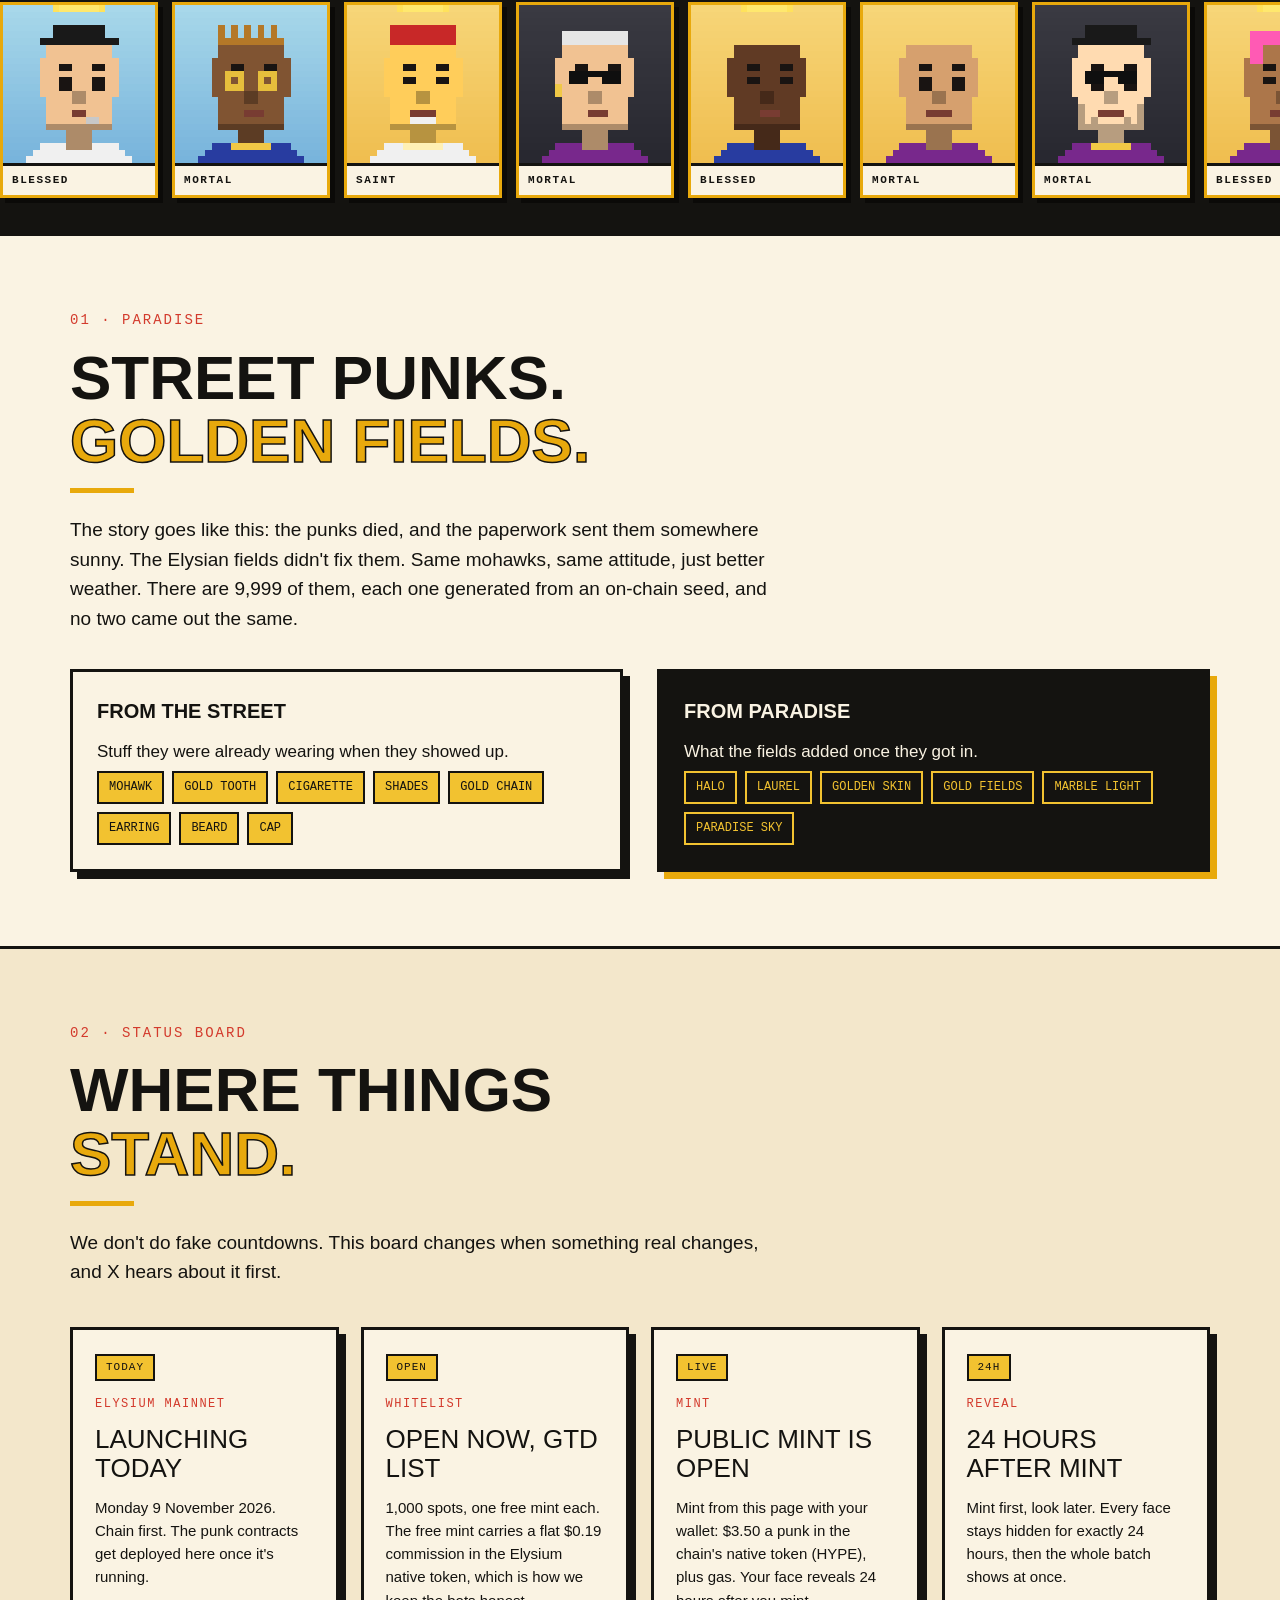
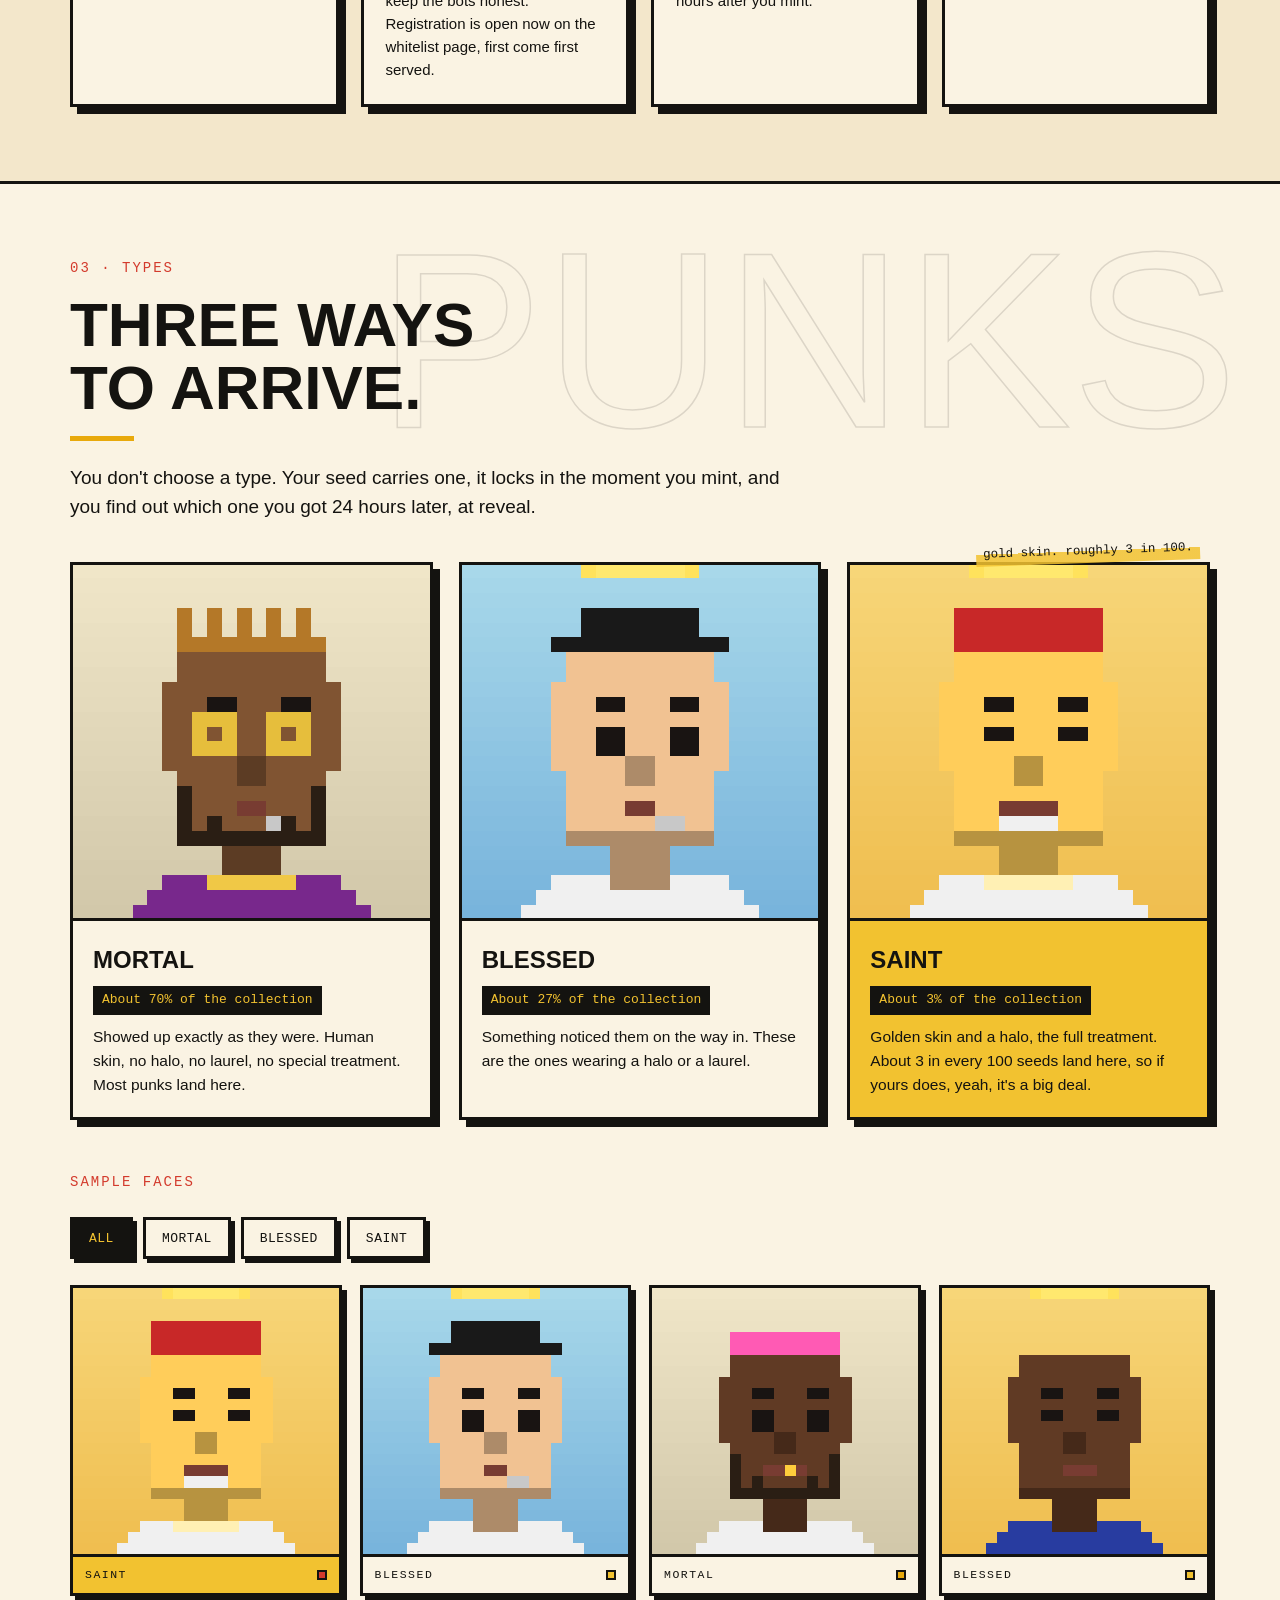
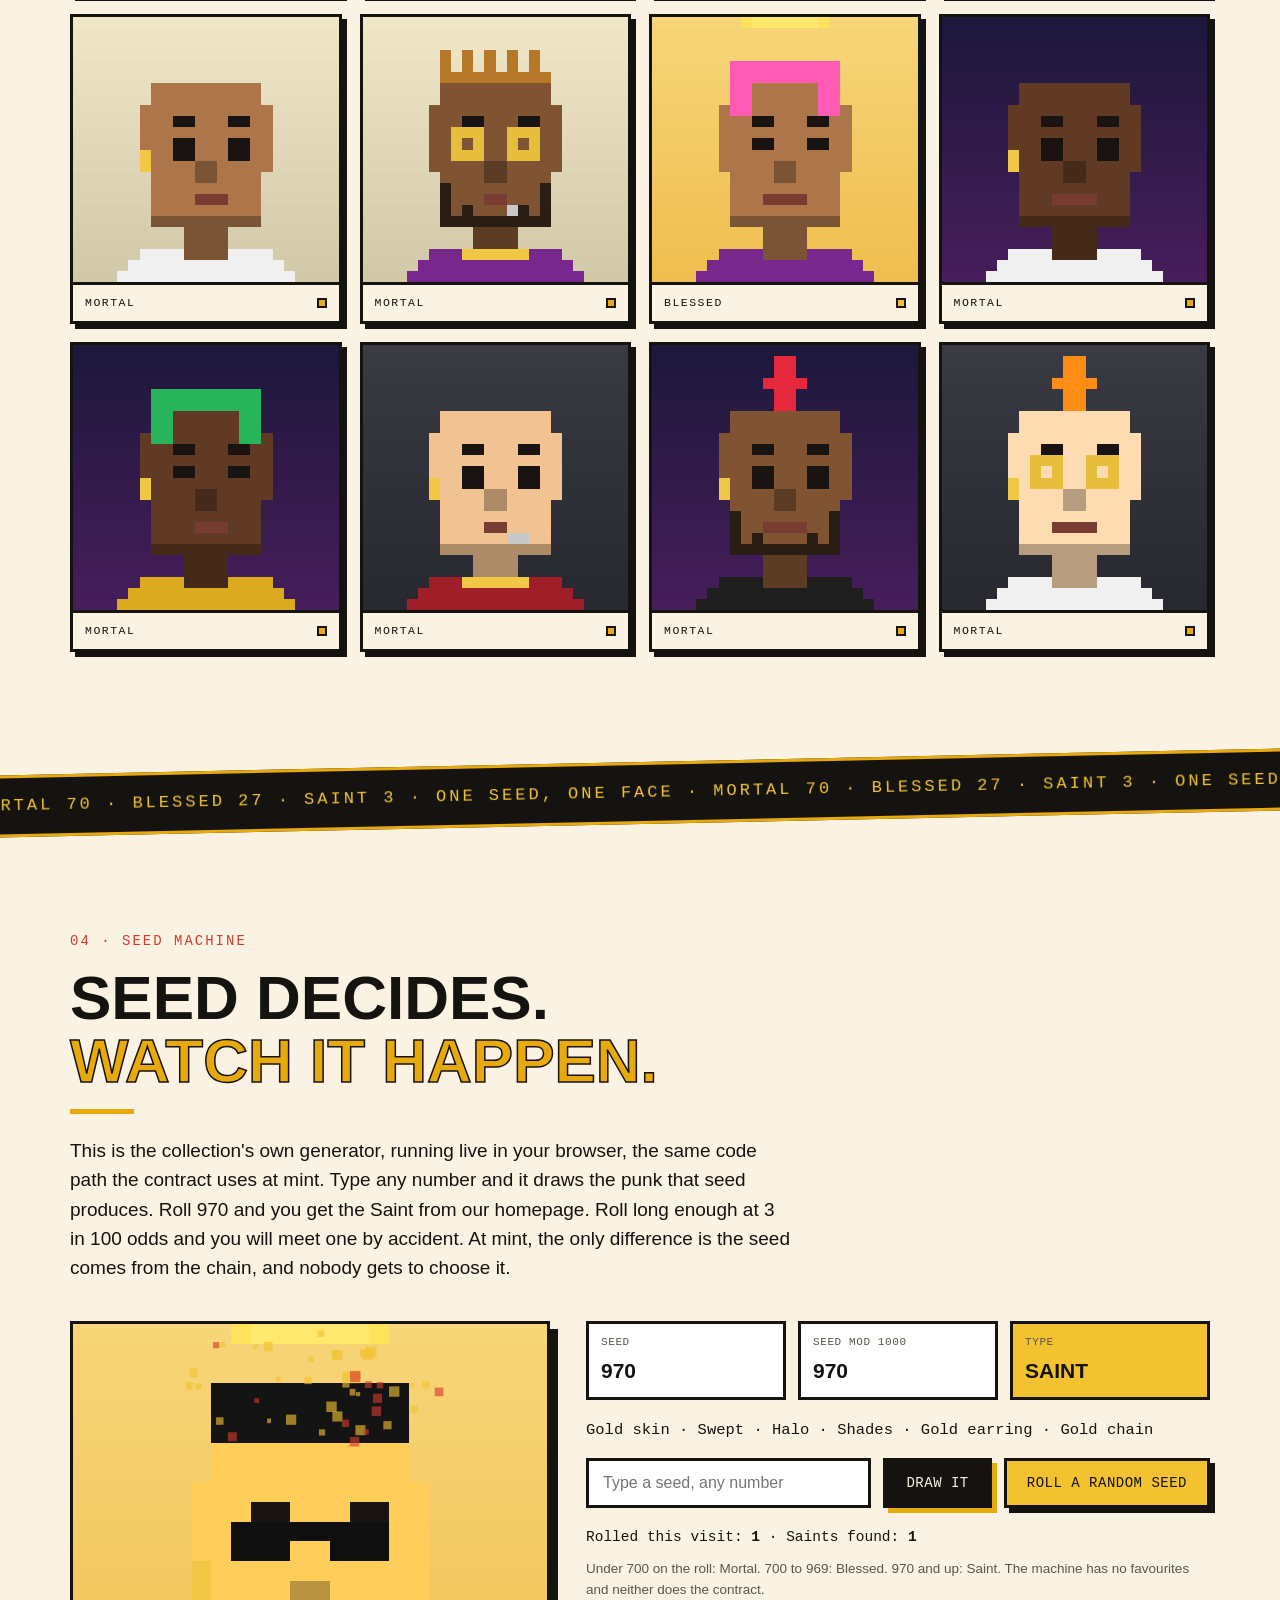
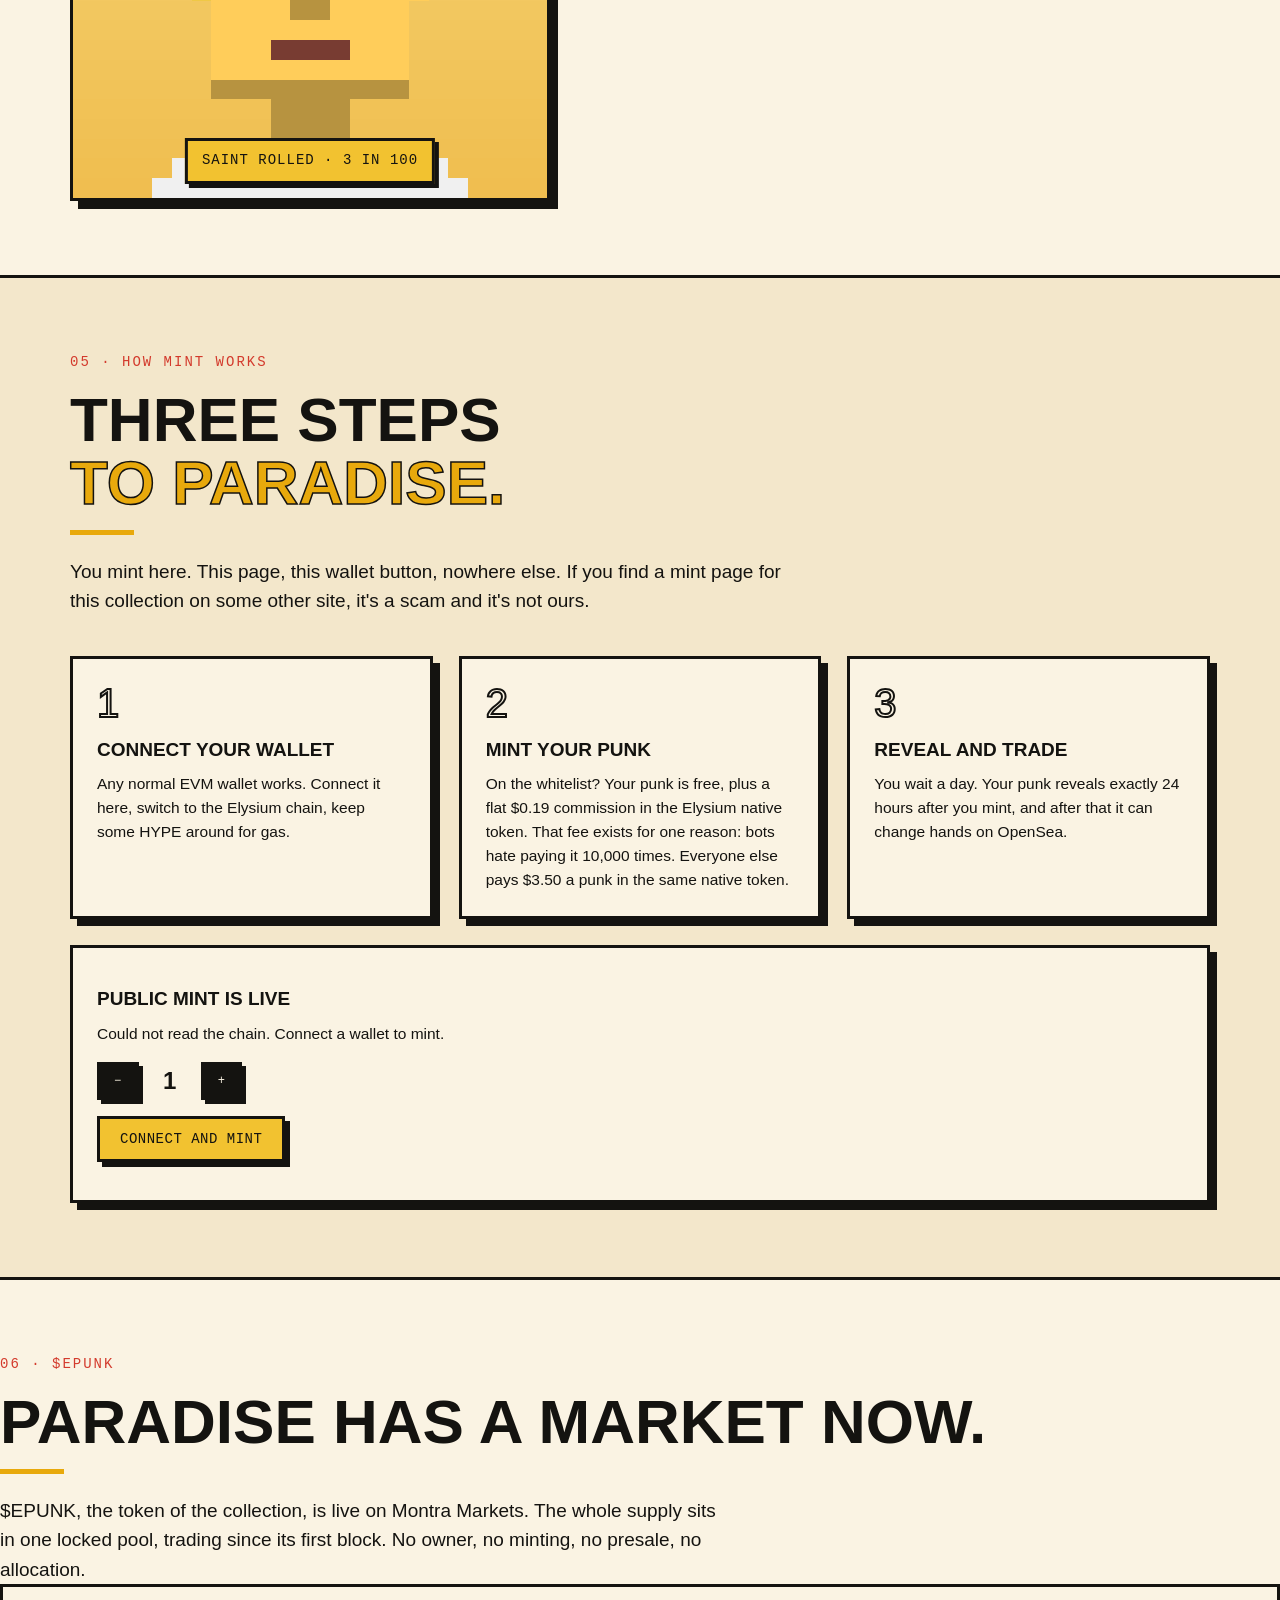
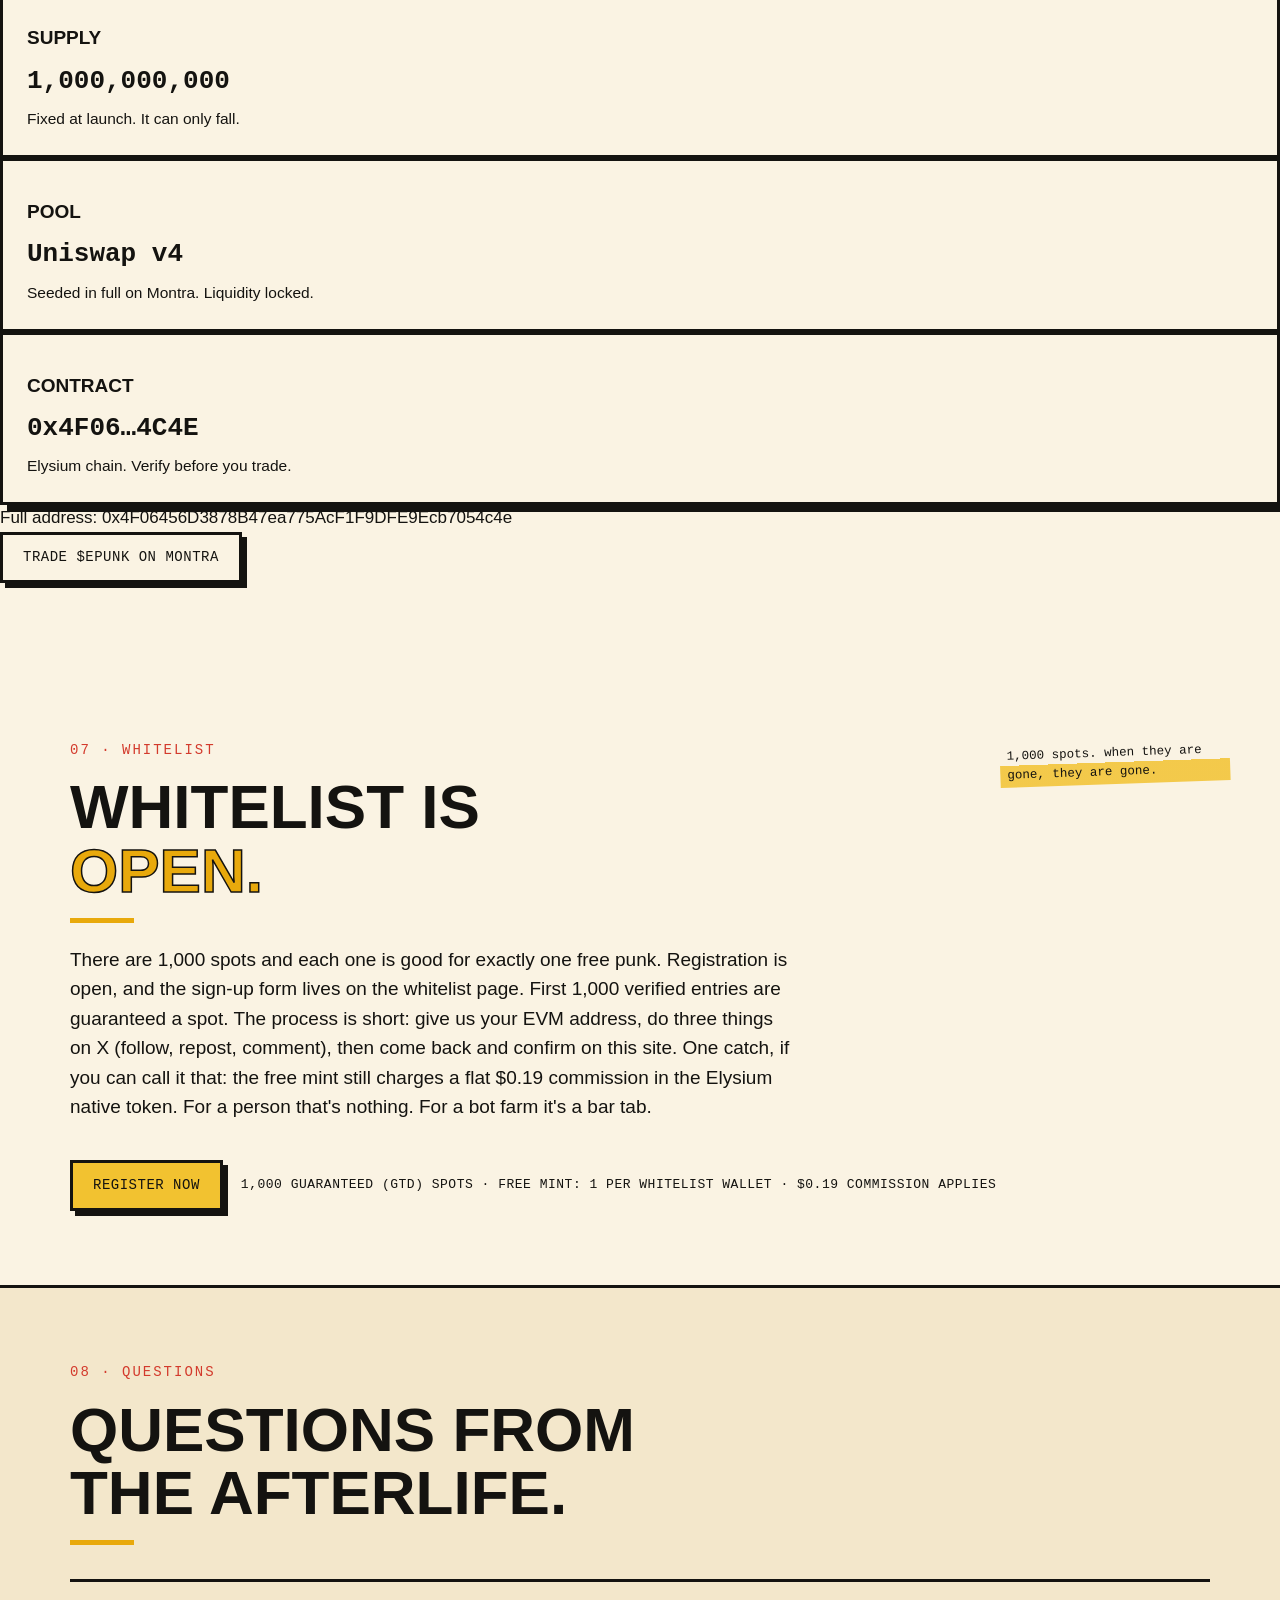
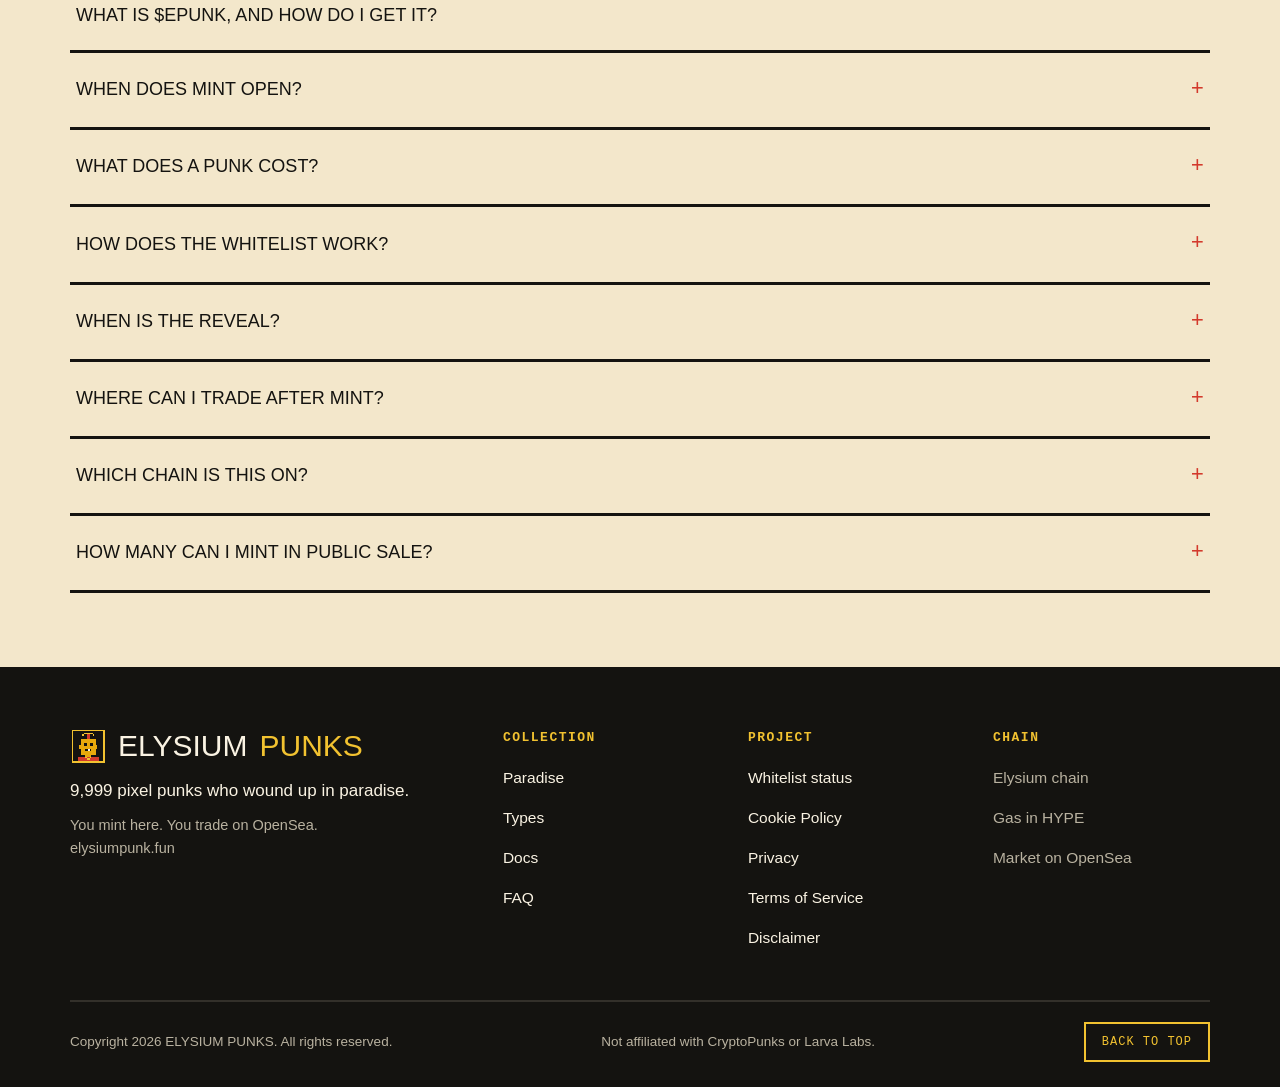
==== commit bfd06d00: "Public mint live: wire mint panel + wallet flow, unrevealed metadata, status board" ====
--- a/index.html
+++ b/index.html
@@ -3,7 +3,7 @@
 <head>
 <meta charset="UTF-8">
 <meta name="viewport" content="width=device-width, initial-scale=1.0">
-<meta http-equiv="Content-Security-Policy" content="default-src 'self'; script-src 'self'; style-src 'self' https://fonts.googleapis.com 'unsafe-inline'; font-src 'self' https://fonts.gstatic.com; img-src 'self'; connect-src 'none'; base-uri 'self'; form-action 'self'; object-src 'none'">
+<meta http-equiv="Content-Security-Policy" content="default-src 'self'; script-src 'self'; style-src 'self' https://fonts.googleapis.com 'unsafe-inline'; font-src 'self' https://fonts.gstatic.com; img-src 'self'; connect-src 'self' https://rpc.elyscan.live; base-uri 'self'; form-action 'self'; object-src 'none'">
 <meta name="referrer" content="strict-origin-when-cross-origin">
 <title>ELYSIUM PUNKS: 9,999 Punks Made It To Paradise</title>
 <meta name="description" content="9,999 pixel punks on the Elysium chain, each one generated from an on-chain seed. Whitelist is open, 1,000 guaranteed spots, public mint $3.50, reveal 24 hours after mint.">
@@ -69,7 +69,7 @@
     </div>
     <div class="hero-cta hi" style="--d:780ms">
       <a class="btn gold" href="whitelist.html">Join the whitelist</a>
-      <button class="btn" id="mintBtn" type="button" disabled>Mint opens soon</button>
+      <button class="btn" id="mintBtn" type="button">Mint a punk</button>
       <a class="btn red" href="#types">Meet the types</a>
       <a class="btn" href="https://twitter.com/intent/tweet?text=ELYSIUM%20PUNKS%3A%209%2C999%20pixel%20punks%20made%20it%20to%20paradise.%20Whitelist%20is%20open%2C%201%2C000%20guaranteed%20spots%2C%20mint%20on%20the%20Elysium%20chain.&amp;url=https%3A%2F%2Felysiumpunk.fun" target="_blank" rel="noopener noreferrer">Share on X</a>
     </div>
@@ -149,10 +149,10 @@
         <p>1,000 spots, one free mint each. The free mint carries a flat $0.19 commission in the Elysium native token, which is how we keep the bots honest. Registration is open now on the whitelist page, first come first served.</p>
       </article>
       <article class="statuscard">
-        <span class="status-pill">TBA</span>
+        <span class="status-pill">Live</span>
         <span class="s-label">Mint</span>
-        <span class="s-value">To be announced</span>
-        <p>Public mint is $3.50 a punk in the chain's native token, gas in HYPE. The date lands once the chain is up, not before.</p>
+        <span class="s-value">Public mint is open</span>
+        <p>Mint from this page with your wallet: $3.50 a punk in the chain's native token (HYPE), plus gas. Your face reveals 24 hours after you mint.</p>
       </article>
       <article class="statuscard">
         <span class="status-pill">24H</span>
@@ -280,6 +280,18 @@
         <p>You wait a day. Your punk reveals exactly 24 hours after you mint, and after that it can change hands on OpenSea.</p>
       </div>
     </div>
+    <div class="step rv" id="mintPanel" style="margin-top:26px">
+      <h3>Public mint is live</h3>
+      <p id="mintCount">Reading the chain…</p>
+      <div style="display:flex;gap:12px;align-items:center;flex-wrap:wrap;margin:16px 0">
+        <button class="btn small ink" id="qtyMinus" type="button" aria-label="One fewer">−</button>
+        <b id="qtyVal" style="font-size:24px;min-width:38px;text-align:center">1</b>
+        <button class="btn small ink" id="qtyPlus" type="button" aria-label="One more">+</button>
+        <span id="mintTotal"></span>
+      </div>
+      <button class="btn gold" id="mintGo" type="button">Connect and mint</button>
+      <p id="mintStatus" style="font-family:'Space Mono',monospace;font-size:13px;margin-top:14px"></p>
+    </div>
   </div>
 </section>
 
@@ -412,7 +424,8 @@
     <button class="btn ghost" id="cookieDecline" type="button">Decline</button>
   </div>
 </div>
-<script src="app.js?v=5"></script>
+<script src="app.js?v=6"></script>
 <script src="seedlab.js?v=1"></script>
+<script src="mint.js?v=1"></script>
 </body>
 </html>
